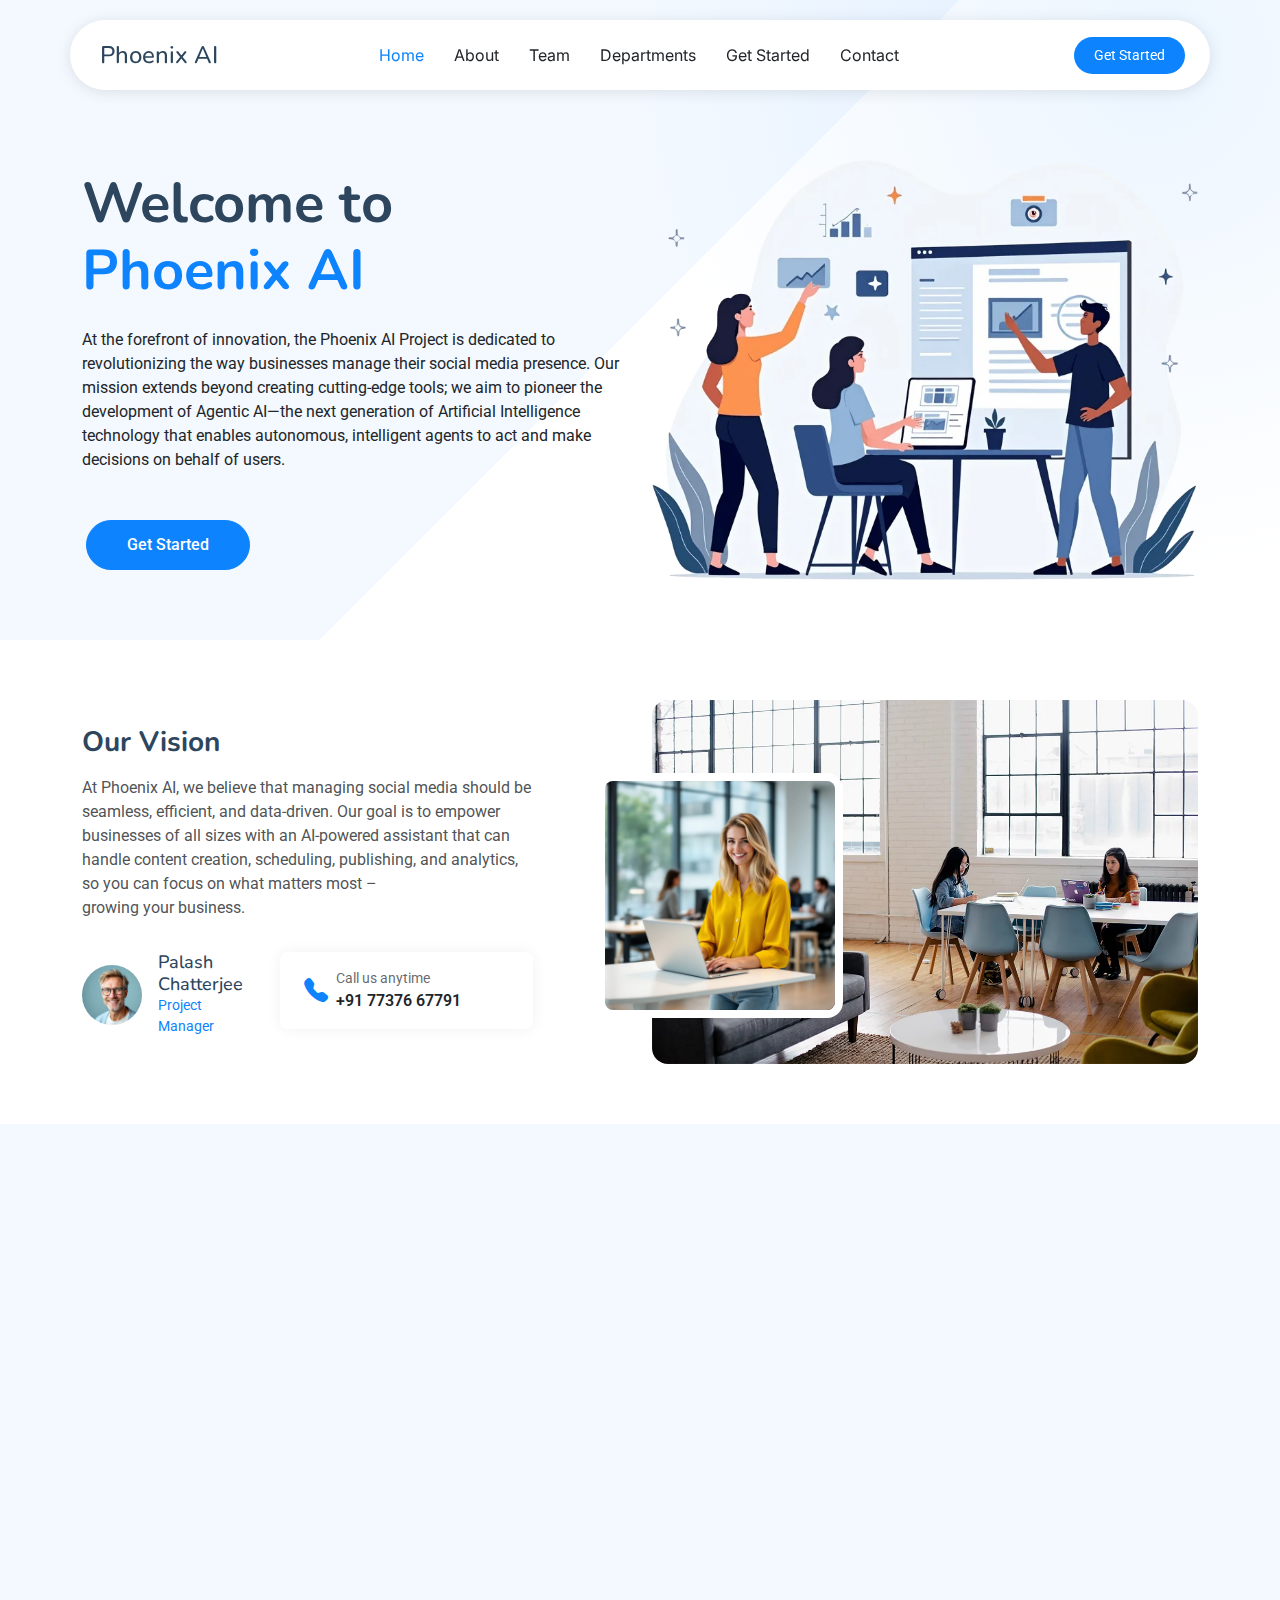
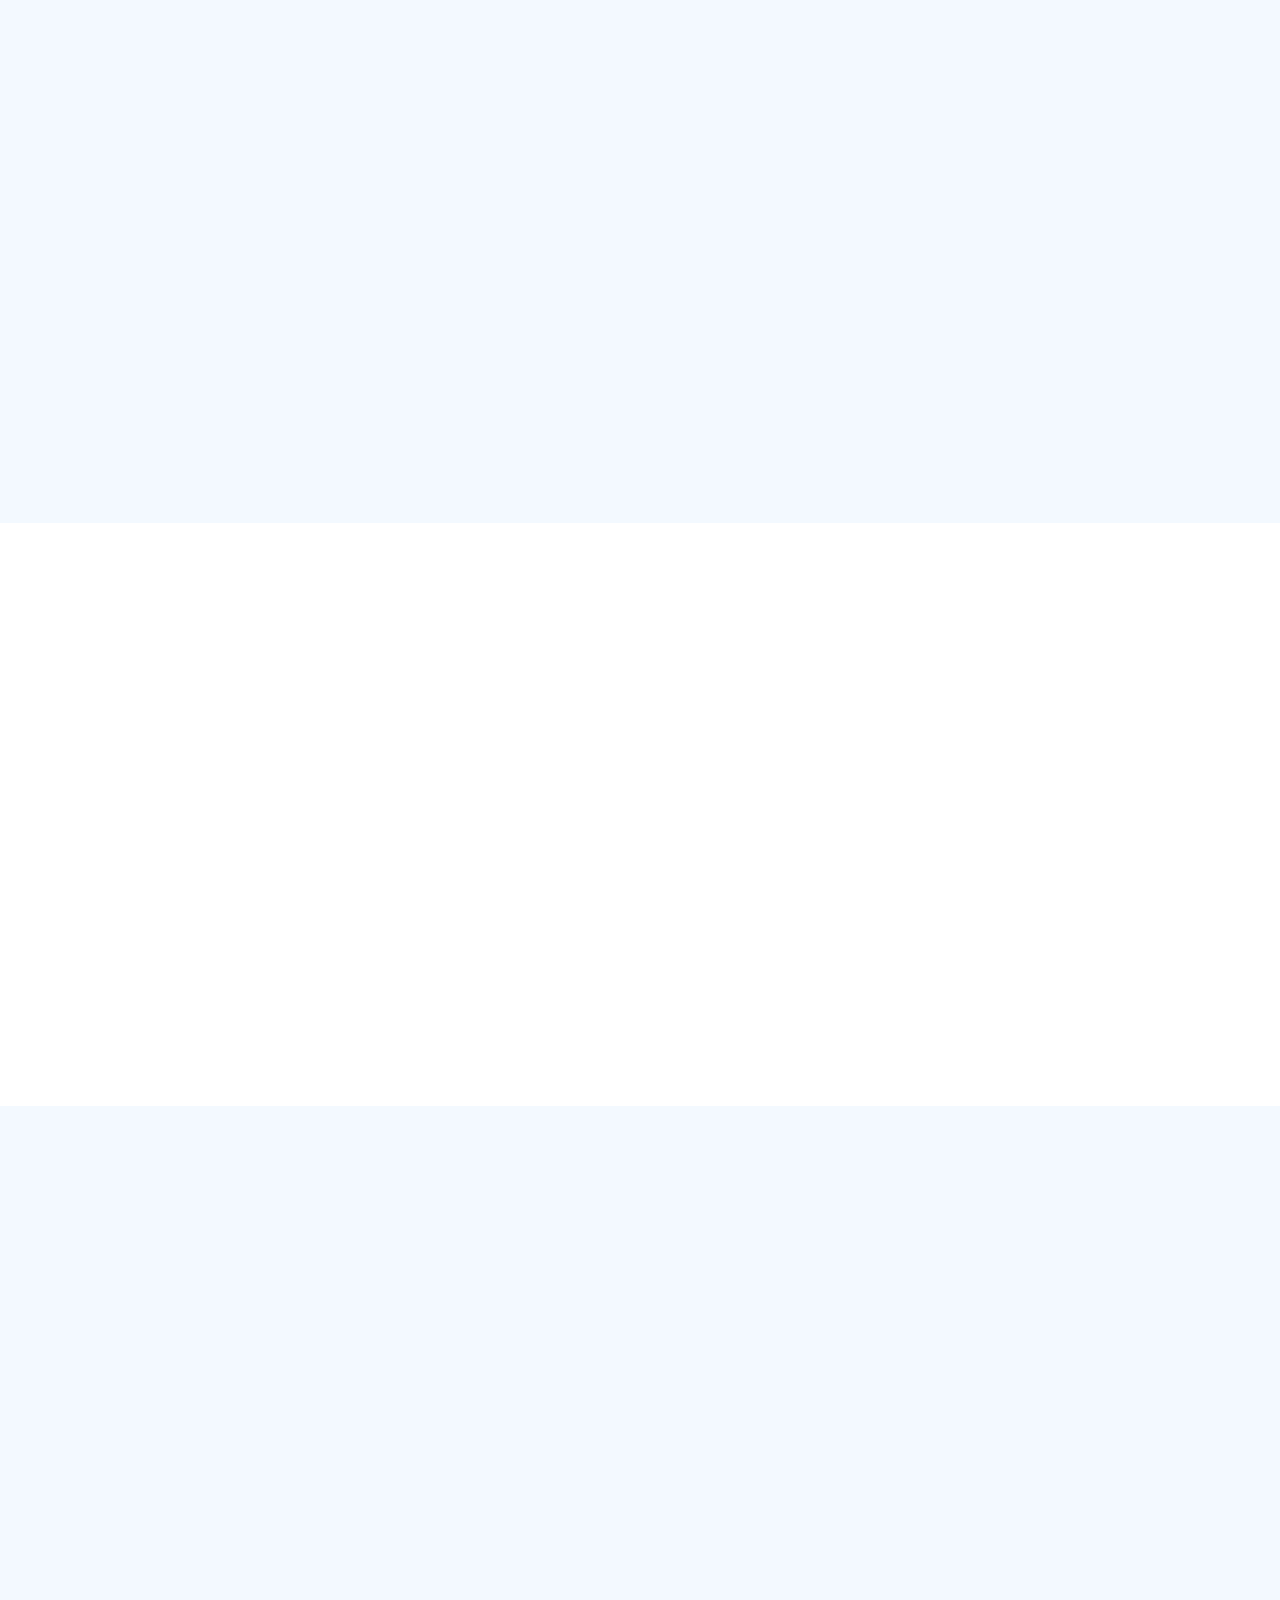
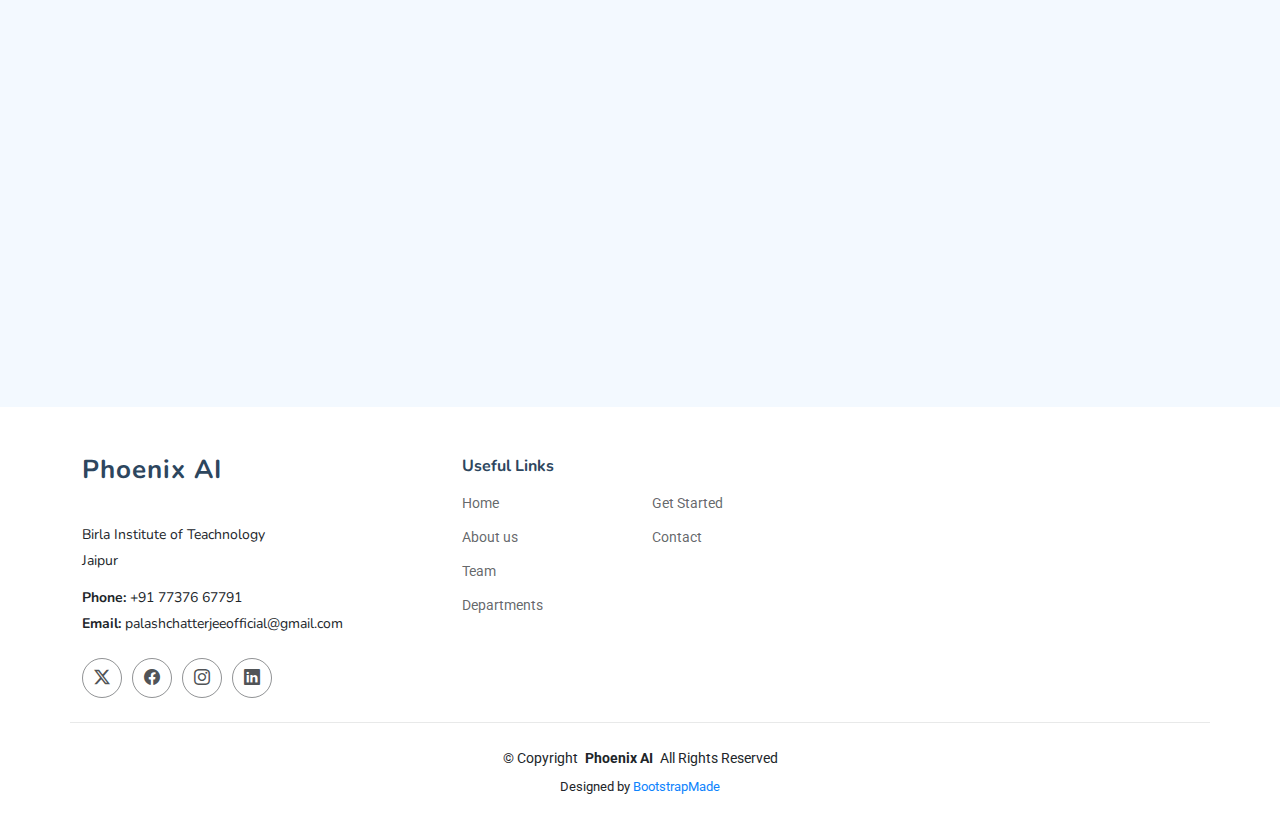
==== index.html @ 1f1c2246 "v 0.0.1" ====
<!DOCTYPE html>
<html lang="en">

<head>
  <meta charset="utf-8">
  <meta content="width=device-width, initial-scale=1.0" name="viewport">
  <title>Phoenix AI</title>
  <meta name="description" content="">
  <meta name="keywords" content="">

  <!-- Favicons -->
  <link href="assets/img/favicon.png" rel="icon">
  <link href="assets/img/apple-touch-icon.png" rel="apple-touch-icon">

  <!-- Fonts -->
  <link href="https://fonts.googleapis.com" rel="preconnect">
  <link href="https://fonts.gstatic.com" rel="preconnect" crossorigin>
  <link
    href="https://fonts.googleapis.com/css2?family=Roboto:ital,wght@0,100;0,300;0,400;0,500;0,700;0,900;1,100;1,300;1,400;1,500;1,700;1,900&family=Inter:wght@100;200;300;400;500;600;700;800;900&family=Nunito:ital,wght@0,200;0,300;0,400;0,500;0,600;0,700;0,800;0,900;1,200;1,300;1,400;1,500;1,600;1,700;1,800;1,900&display=swap"
    rel="stylesheet">

  <!-- Vendor CSS Files -->
  <link href="assets/vendor/bootstrap/css/bootstrap.min.css" rel="stylesheet">
  <link href="assets/vendor/bootstrap-icons/bootstrap-icons.css" rel="stylesheet">
  <link href="assets/vendor/aos/aos.css" rel="stylesheet">
  <link href="assets/vendor/glightbox/css/glightbox.min.css" rel="stylesheet">
  <link href="assets/vendor/swiper/swiper-bundle.min.css" rel="stylesheet">

  <!-- Main CSS File -->
  <link href="assets/css/main.css" rel="stylesheet">

  <!-- =======================================================
  * Template Name: iLanding
  * Template URL: https://bootstrapmade.com/ilanding-bootstrap-landing-page-template/
  * Updated: Nov 12 2024 with Bootstrap v5.3.3
  * Author: BootstrapMade.com
  * License: https://bootstrapmade.com/license/
  ======================================================== -->
</head>

<body class="index-page">

  <header id="header" class="header d-flex align-items-center fixed-top">
    <div
      class="header-container container-fluid container-xl position-relative d-flex align-items-center justify-content-between">

      <a href="index.html" class="logo d-flex align-items-center me-auto me-xl-0">
        <!-- Uncomment the line below if you also wish to use an image logo -->
        <!-- <img src="assets/img/logo.png" alt=""> -->
        <h1 class="sitename">Phoenix AI</h1>
      </a>

      <nav id="navmenu" class="navmenu">
        <ul>
          <li><a href="#hero" class="active">Home</a></li>
          <li><a href="#about">About</a></li>
          <li><a href="#team">Team</a></li>
          <li><a href="#departments">Departments</a></li>
          <li><a href="#join-us">Get Started</a></li>
          <!-- <li><a href="#pricing">Pricing</a></li>
          <li class="dropdown"><a href="#"><span>Dropdown</span> <i class="bi bi-chevron-down toggle-dropdown"></i></a>
            <ul>
              <li><a href="#">Dropdown 1</a></li>
              <li class="dropdown"><a href="#"><span>Deep Dropdown</span> <i class="bi bi-chevron-down toggle-dropdown"></i></a>
                <ul>
                  <li><a href="#">Deep Dropdown 1</a></li>
                  <li><a href="#">Deep Dropdown 2</a></li>
                  <li><a href="#">Deep Dropdown 3</a></li>
                  <li><a href="#">Deep Dropdown 4</a></li>
                  <li><a href="#">Deep Dropdown 5</a></li>
                </ul>
              </li>
              <li><a href="#">Dropdown 2</a></li>
              <li><a href="#">Dropdown 3</a></li>
              <li><a href="#">Dropdown 4</a></li>
            </ul>
          </li> -->
          <li><a href="#contact">Contact</a></li>
        </ul>
        <i class="mobile-nav-toggle d-xl-none bi bi-list"></i>
      </nav>

      <a class="btn-getstarted" href="#join-us">Get Started</a>

    </div>
  </header>

  <main class="main">

    <!-- Hero Section -->
    <section id="hero" class="hero section">

      <div class="container" data-aos="fade-up" data-aos-delay="100">

        <div class="row align-items-center">
          <div class="col-lg-6">
            <div class="hero-content" data-aos="fade-up" data-aos-delay="200">
              <!-- <div class="company-badge mb-4">
                <i class="bi bi-gear-fill me-2"></i>
                Working for your success
              </div> -->

              <h1 class="mb-4">
                Welcome to <br>
                <span class="accent-text">Phoenix AI</span>
              </h1>

              <p class="mb-4 mb-md-5">
                At the forefront of innovation, the Phoenix AI Project is dedicated to revolutionizing the way
                businesses manage their social media presence. Our mission extends beyond creating cutting-edge tools;
                we aim to pioneer the development of Agentic AI—the next generation of Artificial Intelligence
                technology that enables autonomous, intelligent agents to act and make decisions on behalf of users.
              </p>

              <div class="hero-buttons">
                <a href="#join-us" class="btn btn-primary me-0 me-sm-2 mx-1">Get Started</a>
                <!-- <a href="https://www.youtube.com/watch?v=Y7f98aduVJ8" class="btn btn-link mt-2 mt-sm-0 glightbox">
                  <i class="bi bi-play-circle me-1"></i>
                  Play Video
                </a> -->
              </div>
            </div>
          </div>

          <div class="col-lg-6">
            <div class="hero-image" data-aos="zoom-out" data-aos-delay="300">
              <img src="assets/img/illustration-1.webp" alt="Hero Image" class="img-fluid">

              <!-- <div class="customers-badge">
                <div class="customer-avatars">
                  <img src="assets/img/avatar-1.webp" alt="Customer 1" class="avatar">
                  <img src="assets/img/avatar-2.webp" alt="Customer 2" class="avatar">
                  <img src="assets/img/avatar-3.webp" alt="Customer 3" class="avatar">
                  <img src="assets/img/avatar-4.webp" alt="Customer 4" class="avatar">
                  <img src="assets/img/avatar-5.webp" alt="Customer 5" class="avatar">
                  <span class="avatar more">12+</span>
                </div>
                <p class="mb-0 mt-2">12,000+ lorem ipsum dolor sit amet consectetur adipiscing elit</p>
              </div> -->
            </div>
          </div>
        </div>

        <!-- <div class="row stats-row gy-4 mt-5" data-aos="fade-up" data-aos-delay="500">
          <div class="col-lg-3 col-md-6">
            <div class="stat-item">
              <div class="stat-icon">
                <i class="bi bi-trophy"></i>
              </div>
              <div class="stat-content">
                <h4>3x Won Awards</h4>
                <p class="mb-0">Vestibulum ante ipsum</p>
              </div>
            </div>
          </div>
          <div class="col-lg-3 col-md-6">
            <div class="stat-item">
              <div class="stat-icon">
                <i class="bi bi-briefcase"></i>
              </div>
              <div class="stat-content">
                <h4>6.5k Faucibus</h4>
                <p class="mb-0">Nullam quis ante</p>
              </div>
            </div>
          </div>
          <div class="col-lg-3 col-md-6">
            <div class="stat-item">
              <div class="stat-icon">
                <i class="bi bi-graph-up"></i>
              </div>
              <div class="stat-content">
                <h4>80k Mauris</h4>
                <p class="mb-0">Etiam sit amet orci</p>
              </div>
            </div>
          </div>
          <div class="col-lg-3 col-md-6">
            <div class="stat-item">
              <div class="stat-icon">
                <i class="bi bi-award"></i>
              </div>
              <div class="stat-content">
                <h4>6x Phasellus</h4>
                <p class="mb-0">Vestibulum ante ipsum</p>
              </div>
            </div>
          </div>
        </div> -->

      </div>

    </section><!-- /Hero Section -->

    <!-- Clients Section -->

    <!-- <section id="clients" class="clients section">

      <div class="container" data-aos="fade-up" data-aos-delay="100">

    <div class="swiper init-swiper">
      <script type="application/json" class="swiper-config">
            {
              "loop": true,
              "speed": 600,
              "autoplay": {
                "delay": 5000
              },
              "slidesPerView": "auto",
              "pagination": {
                "el": ".swiper-pagination",
                "type": "bullets",
                "clickable": true
              },
              "breakpoints": {
                "320": {
                  "slidesPerView": 2,
                  "spaceBetween": 40
                },
                "480": {
                  "slidesPerView": 3,
                  "spaceBetween": 60
                },
                "640": {
                  "slidesPerView": 4,
                  "spaceBetween": 80
                },
                "992": {
                  "slidesPerView": 6,
                  "spaceBetween": 120
                }
              }
            }
          </script>
      <div class="swiper-wrapper align-items-center">
        <div class="swiper-slide"><img src="assets/img/clients/client-1.png" class="img-fluid" alt=""></div>
        <div class="swiper-slide"><img src="assets/img/clients/client-2.png" class="img-fluid" alt=""></div>
        <div class="swiper-slide"><img src="assets/img/clients/client-3.png" class="img-fluid" alt=""></div>
        <div class="swiper-slide"><img src="assets/img/clients/client-4.png" class="img-fluid" alt=""></div>
        <div class="swiper-slide"><img src="assets/img/clients/client-5.png" class="img-fluid" alt=""></div>
        <div class="swiper-slide"><img src="assets/img/clients/client-6.png" class="img-fluid" alt=""></div>
        <div class="swiper-slide"><img src="assets/img/clients/client-7.png" class="img-fluid" alt=""></div>
        <div class="swiper-slide"><img src="assets/img/clients/client-8.png" class="img-fluid" alt=""></div>
      </div>
      <div class="swiper-pagination"></div>
    </div>

    </div>

    </section> -->
    <!-- /Clients Section -->

    <!-- About Section -->
    <section id="about" class="about section">

      <div class="container" data-aos="fade-up" data-aos-delay="100">

        <div class="row gy-4 align-items-center justify-content-between">

          <div class="col-xl-5" data-aos="fade-up" data-aos-delay="200">
            <!-- <span class="about-meta">lorem ipsum</span> -->

            <h2 class="about-title">Our Vision</h2>
            <p class="about-description">At Phoenix AI, we believe that managing social media should be seamless,
              efficient, and data-driven. Our goal is to empower businesses of all sizes with an AI-powered assistant
              that can handle content creation, scheduling, publishing, and analytics, so you can focus on what matters
              most – growing your business.</p>

            <!-- <div class="row feature-list-wrapper">
              <div class="col-md-6">
                <ul class="feature-list">
                  <li><i class="bi bi-check-circle-fill"></i> Lorem ipsum dolor sit amet</li>
                  <li><i class="bi bi-check-circle-fill"></i> Consectetur adipiscing elit</li>
                  <li><i class="bi bi-check-circle-fill"></i> Sed do eiusmod tempor</li>
                </ul>
              </div>
              <div class="col-md-6">
                <ul class="feature-list">
                  <li><i class="bi bi-check-circle-fill"></i> Incididunt ut labore et</li>
                  <li><i class="bi bi-check-circle-fill"></i> Dolore magna aliqua</li>
                  <li><i class="bi bi-check-circle-fill"></i> Ut enim ad minim veniam</li>
                </ul>
              </div>
            </div> -->

            <div class="info-wrapper">
              <div class="row gy-4">
                <div class="col-lg-5">
                  <div class="profile d-flex align-items-center gap-3">
                    <img src="assets/img/avatar-1.webp" alt="Project Manager Profile" class="profile-image">
                    <div>
                      <h4 class="profile-name">Palash Chatterjee </h4>
                      <p class="profile-position">Project Manager</p>
                    </div>
                  </div>
                </div>
                <div class="col-lg-7">
                  <div class="contact-info d-flex align-items-center gap-2">
                    <i class="bi bi-telephone-fill"></i>
                    <div>
                      <p class="contact-label">Call us anytime</p>
                      <p class="contact-number">+91 77376 67791</p>
                    </div>
                  </div>
                </div>
              </div>
            </div>
          </div>

          <div class="col-xl-6" data-aos="fade-up" data-aos-delay="300">
            <div class="image-wrapper">
              <div class="images position-relative" data-aos="zoom-out" data-aos-delay="400">
                <img src="assets/img/about-5.webp" alt="Business Meeting" class="img-fluid main-image rounded-4">
                <img src="assets/img/about-2.webp" alt="Team Discussion" class="img-fluid small-image rounded-4">
              </div>
              <!-- <div class="experience-badge floating">
                <h3>15+ <span>Years</span></h3>
                <p>Of experience in business service</p>
              </div> -->
            </div>
          </div>
        </div>

      </div>

    </section><!-- /About Section -->



    <!-- Team Section -->
    <section id="team" class="team section light-background">

      <!-- Section Title -->
      <div class="container section-title" data-aos="fade-up">
        <h2>TEAM</h2>
        <p>Get to know the team behind Phoenix AI</p>
      </div>
      <!-- End Section Title -->

      <div class="container">

        <div class="row g-5">

          <div class="col-lg-6" data-aos="fade-up" data-aos-delay="100">
            <div class="testimonial-item">
              <img src="assets/img/team/team-1.jpg" class="testimonial-img" alt="">
              <h3>Palash Chatterjee</h3>
              <h4>Project Manager</h4>
              <!-- <div class="stars">
                <i class="bi bi-star-fill"></i><i class="bi bi-star-fill"></i><i class="bi bi-star-fill"></i><i class="bi bi-star-fill"></i><i class="bi bi-star-fill"></i>
              </div> -->
              <p>
                <i class="bi bi-quote quote-icon-left"></i>
                <span>Proin iaculis purus consequat sem cure digni ssim donec porttitora entum suscipit rhoncus.
                  Accusantium quam, ultricies eget id, aliquam eget nibh et. Maecen aliquam, risus at semper.</span>
                <i class="bi bi-quote quote-icon-right"></i>
              </p>
            </div>
          </div><!-- Palash Chatterjee  -->

          <!--
          <div class="col-lg-6" data-aos="fade-up" data-aos-delay="200">
            <div class="testimonial-item">
              <img src="assets/img/team/team-2.jpg" class="testimonial-img" alt="">
              <h3>Sara Wilsson</h3>
              <h4>Designer</h4>
              <div class="stars">
                <i class="bi bi-star-fill"></i><i class="bi bi-star-fill"></i><i class="bi bi-star-fill"></i><i class="bi bi-star-fill"></i><i class="bi bi-star-fill"></i>
              </div>
              <p>
                <i class="bi bi-quote quote-icon-left"></i>
                <span>Export tempor illum tamen malis malis eram quae irure esse labore quem cillum quid cillum eram malis quorum velit fore eram velit sunt aliqua noster fugiat irure amet legam anim culpa.</span>
                <i class="bi bi-quote quote-icon-right"></i>
              </p>
            </div>
          </div> End team item -->

        </div>

      </div>

    </section><!-- /team Section -->


    <!-- Stats Section
    <section id="stats" class="stats section">

      <div class="container" data-aos="fade-up" data-aos-delay="100">

        <div class="row gy-4">

          <div class="col-lg-3 col-md-6">
            <div class="stats-item text-center w-100 h-100">
              <span data-purecounter-start="0" data-purecounter-end="232" data-purecounter-duration="1" class="purecounter"></span>
              <p>Clients</p>
            </div>
          </div>

          <div class="col-lg-3 col-md-6">
            <div class="stats-item text-center w-100 h-100">
              <span data-purecounter-start="0" data-purecounter-end="521" data-purecounter-duration="1" class="purecounter"></span>
              <p>Projects</p>
            </div>
          </div>

          <div class="col-lg-3 col-md-6">
            <div class="stats-item text-center w-100 h-100">
              <span data-purecounter-start="0" data-purecounter-end="1453" data-purecounter-duration="1" class="purecounter"></span>
              <p>Hours Of Support</p>
            </div>
          </div>

          <div class="col-lg-3 col-md-6">
            <div class="stats-item text-center w-100 h-100">
              <span data-purecounter-start="0" data-purecounter-end="32" data-purecounter-duration="1" class="purecounter"></span>
              <p>Workers</p>
            </div>
          </div>

        </div>

      </div>

    </section> End Stats Section -->

    <!-- Features Section 
    <section id="features" class="features section">

         Section Title 
        <div class="container section-title" data-aos="fade-up">
          <h2>Features</h2>
          <p>Necessitatibus eius consequatur ex aliquid fuga eum quidem sint consectetur velit</p>
        </div><!-- End Section Title 
  
        <div class="container">
  
          <div class="d-flex justify-content-center">
  
            <ul class="nav nav-tabs" data-aos="fade-up" data-aos-delay="100">
  
              <li class="nav-item">
                <a class="nav-link active show" data-bs-toggle="tab" data-bs-target="#features-tab-1">
                  <h4>Modisit</h4>
                </a>
              </li>
  
              <li class="nav-item">
                <a class="nav-link" data-bs-toggle="tab" data-bs-target="#features-tab-2">
                  <h4>Praesenti</h4>
                </a>
  
              </li>
              <li class="nav-item">
                <a class="nav-link" data-bs-toggle="tab" data-bs-target="#features-tab-3">
                  <h4>Explica</h4>
                </a>
              </li>
  
            </ul>
  
          </div>
  
          <div class="tab-content" data-aos="fade-up" data-aos-delay="200">
  
            <div class="tab-pane fade active show" id="features-tab-1">
              <div class="row">
                <div class="col-lg-6 order-2 order-lg-1 mt-3 mt-lg-0 d-flex flex-column justify-content-center">
                  <h3>Voluptatem dignissimos provident</h3>
                  <p class="fst-italic">
                    Lorem ipsum dolor sit amet, consectetur adipiscing elit, sed do eiusmod tempor incididunt ut labore et dolore
                    magna aliqua.
                  </p>
                  <ul>
                    <li><i class="bi bi-check2-all"></i> <span>Ullamco laboris nisi ut aliquip ex ea commodo consequat.</span></li>
                    <li><i class="bi bi-check2-all"></i> <span>Duis aute irure dolor in reprehenderit in voluptate velit.</span></li>
                    <li><i class="bi bi-check2-all"></i> <span>Ullamco laboris nisi ut aliquip ex ea commodo consequat. Duis aute irure dolor in reprehenderit in voluptate trideta storacalaperda mastiro dolore eu fugiat nulla pariatur.</span></li>
                  </ul>
                </div>
                <div class="col-lg-6 order-1 order-lg-2 text-center">
                  <img src="assets/img/features-illustration-1.webp" alt="" class="img-fluid">
                </div>
              </div>
            </div>
  
            <div class="tab-pane fade" id="features-tab-2">
              <div class="row">
                <div class="col-lg-6 order-2 order-lg-1 mt-3 mt-lg-0 d-flex flex-column justify-content-center">
                  <h3>Neque exercitationem debitis</h3>
                  <p class="fst-italic">
                    Lorem ipsum dolor sit amet, consectetur adipiscing elit, sed do eiusmod tempor incididunt ut labore et dolore
                    magna aliqua.
                  </p>
                  <ul>
                    <li><i class="bi bi-check2-all"></i> <span>Ullamco laboris nisi ut aliquip ex ea commodo consequat.</span></li>
                    <li><i class="bi bi-check2-all"></i> <span>Duis aute irure dolor in reprehenderit in voluptate velit.</span></li>
                    <li><i class="bi bi-check2-all"></i> <span>Provident mollitia neque rerum asperiores dolores quos qui a. Ipsum neque dolor voluptate nisi sed.</span></li>
                    <li><i class="bi bi-check2-all"></i> <span>Ullamco laboris nisi ut aliquip ex ea commodo consequat. Duis aute irure dolor in reprehenderit in voluptate trideta storacalaperda mastiro dolore eu fugiat nulla pariatur.</span></li>
                  </ul>
                </div>
                <div class="col-lg-6 order-1 order-lg-2 text-center">
                  <img src="assets/img/features-illustration-2.webp" alt="" class="img-fluid">
                </div>
              </div>
            </div>
  
            <div class="tab-pane fade" id="features-tab-3">
              <div class="row">
                <div class="col-lg-6 order-2 order-lg-1 mt-3 mt-lg-0 d-flex flex-column justify-content-center">
                  <h3>Voluptatibus commodi accusamu</h3>
                  <ul>
                    <li><i class="bi bi-check2-all"></i> <span>Ullamco laboris nisi ut aliquip ex ea commodo consequat.</span></li>
                    <li><i class="bi bi-check2-all"></i> <span>Duis aute irure dolor in reprehenderit in voluptate velit.</span></li>
                    <li><i class="bi bi-check2-all"></i> <span>Provident mollitia neque rerum asperiores dolores quos qui a. Ipsum neque dolor voluptate nisi sed.</span></li>
                  </ul>
                  <p class="fst-italic">
                    Lorem ipsum dolor sit amet, consectetur adipiscing elit, sed do eiusmod tempor incididunt ut labore et dolore
                    magna aliqua.
                  </p>
                </div>
                <div class="col-lg-6 order-1 order-lg-2 text-center">
                  <img src="assets/img/features-illustration-3.webp" alt="" class="img-fluid">
                </div>
              </div>
            </div>
  
          </div>
  
        </div>
  
      </section> End Features Section 
  
      Start Features Cards Section
      <section id="features-cards" class="features-cards section">
  
        <div class="container">
  
          <div class="row gy-4">
  
            <div class="col-xl-3 col-md-6" data-aos="zoom-in" data-aos-delay="100">
              <div class="feature-box orange">
                <i class="bi bi-award"></i>
                <h4>Corporis voluptates</h4>
                <p>Consequuntur sunt aut quasi enim aliquam quae harum pariatur laboris nisi ut aliquip</p>
              </div>
            </div>
  
            <div class="col-xl-3 col-md-6" data-aos="zoom-in" data-aos-delay="200">
              <div class="feature-box blue">
                <i class="bi bi-patch-check"></i>
                <h4>Explicabo consectetur</h4>
                <p>Est autem dicta beatae suscipit. Sint veritatis et sit quasi ab aut inventore</p>
              </div>
            </div>
  
            <div class="col-xl-3 col-md-6" data-aos="zoom-in" data-aos-delay="300">
              <div class="feature-box green">
                <i class="bi bi-sunrise"></i>
                <h4>Ullamco laboris</h4>
                <p>Excepteur sint occaecat cupidatat non proident, sunt in culpa qui officia deserunt</p>
              </div>
            </div>
  
            <div class="col-xl-3 col-md-6" data-aos="zoom-in" data-aos-delay="400">
              <div class="feature-box red">
                <i class="bi bi-shield-check"></i>
                <h4>Labore consequatur</h4>
                <p>Aut suscipit aut cum nemo deleniti aut omnis. Doloribus ut maiores omnis facere</p>
              </div>
            </div>
  
          </div>
  
        </div>
  
      </section> End Features Cards Section
  
      Features 2 Section
      <section id="features-2" class="features-2 section">
  
        <div class="container" data-aos="fade-up" data-aos-delay="100">
  
          <div class="row align-items-center">
  
            <div class="col-lg-4">
  
              <div class="feature-item text-end mb-5" data-aos="fade-right" data-aos-delay="200">
                <div class="d-flex align-items-center justify-content-end gap-4">
                  <div class="feature-content">
                    <h3>Use On Any Device</h3>
                    <p>Vestibulum ante ipsum primis in faucibus orci luctus et ultrices posuere cubilia Curae; In ac dui quis mi consectetuer lacinia.</p>
                  </div>
                  <div class="feature-icon flex-shrink-0">
                    <i class="bi bi-display"></i>
                  </div>
                </div>
              </div>
  
              <div class="feature-item text-end mb-5" data-aos="fade-right" data-aos-delay="300">
                <div class="d-flex align-items-center justify-content-end gap-4">
                  <div class="feature-content">
                    <h3>Feather Icons</h3>
                    <p>Phasellus ullamcorper ipsum rutrum nunc nunc nonummy metus vestibulum volutpat sapien arcu sed augue aliquam erat volutpat.</p>
                  </div>
                  <div class="feature-icon flex-shrink-0">
                    <i class="bi bi-feather"></i>
                  </div>
                </div>
              </div>
  
              <div class="feature-item text-end" data-aos="fade-right" data-aos-delay="400">
                <div class="d-flex align-items-center justify-content-end gap-4">
                  <div class="feature-content">
                    <h3>Retina Ready</h3>
                    <p>Aenean tellus metus bibendum sed posuere ac mattis non nunc vestibulum fringilla purus sit amet fermentum aenean commodo.</p>
                  </div>
                  <div class="feature-icon flex-shrink-0">
                    <i class="bi bi-eye"></i>
                  </div>
                </div>
              </div>
  
            </div>
  
            <div class="col-lg-4" data-aos="zoom-in" data-aos-delay="200">
              <div class="phone-mockup text-center">
                <img src="assets/img/phone-app-screen.webp" alt="Phone Mockup" class="img-fluid">
              </div>
            </div> End Phone Mockup
  
            <div class="col-lg-4">
  
              <div class="feature-item mb-5" data-aos="fade-left" data-aos-delay="200">
                <div class="d-flex align-items-center gap-4">
                  <div class="feature-icon flex-shrink-0">
                    <i class="bi bi-code-square"></i>
                  </div>
                  <div class="feature-content">
                    <h3>W3c Valid Code</h3>
                    <p>Donec vitae sapien ut libero venenatis faucibus nullam quis ante etiam sit amet orci eget eros faucibus tincidunt.</p>
                  </div>
                </div>
              </div>
  
              <div class="feature-item mb-5" data-aos="fade-left" data-aos-delay="300">
                <div class="d-flex align-items-center gap-4">
                  <div class="feature-icon flex-shrink-0">
                    <i class="bi bi-phone"></i>
                  </div>
                  <div class="feature-content">
                    <h3>Fully Responsive</h3>
                    <p>Maecenas tempus tellus eget condimentum rhoncus sem quam semper libero sit amet adipiscing sem neque sed ipsum.</p>
                  </div>
                </div>
              </div>
  
              <div class="feature-item" data-aos="fade-left" data-aos-delay="400">
                <div class="d-flex align-items-center gap-4">
                  <div class="feature-icon flex-shrink-0">
                    <i class="bi bi-browser-chrome"></i>
                  </div>
                  <div class="feature-content">
                    <h3>Browser Compatibility</h3>
                    <p>Nullam dictum felis eu pede mollis pretium integer tincidunt cras dapibus vivamus elementum semper nisi aenean vulputate.</p>
                  </div>
                </div>
              </div>
  
            </div>
          </div>
  
        </div>
  
      </section><!-- /Features 2 Section -->

    <!-- Departments Section -->
    <section id="departments" class="departments section light-background">

      <!-- Section Title  -->
      <div class="container section-title" data-aos="fade-up">
        <h2>Our Departments</h2>
        <p>Meet the pillars of Phoenix AI – Dive into Our Departments.</p>
      </div>

      <div class="container" data-aos="fade-up" data-aos-delay="100">

        <div class="row g-4">

          <div class="col-lg-6" data-aos="fade-up" data-aos-delay="100">
            <div class="service-card d-flex">
              <div class="icon flex-shrink-0">
                <i class="bi bi-activity"></i>
              </div>
              <div>
                <h3>Development</h3>
                <p>Our dedicated team of experts is focused on refining the AI agent to provide a highly intuitive and
                  robust solution. We are constantly evolving the AI's capabilities to ensure it meets the dynamic needs
                  of businesses.</p>
                <!-- <a href="service-details.html" class="read-more">Read More <i class="bi bi-arrow-right"></i></a> -->
              </div>
            </div>
          </div>

          <div class="col-lg-6" data-aos="fade-up" data-aos-delay="200">
            <div class="service-card d-flex">
              <div class="icon flex-shrink-0">
                <i class="bi bi-diagram-3"></i>
              </div>
              <div>
                <h3>Operations</h3>
                <p>The Operations team is tasked with onboarding users and gathering valuable feedback. We are actively
                  acquiring users to test our AI agent, ensuring it performs flawlessly in real-world scenarios.</p>
                <!-- <a href="service-details.html" class="read-more">Read More <i class="bi bi-arrow-right"></i></a> -->
              </div>
            </div>
          </div>

        </div>

      </div>

    </section><!-- End departments Section -->

    <!-- Get Started Section -->
    <section id="join-us" class="join-us section">

      <div class="container" data-aos="fade-up" data-aos-delay="100">

        <div class="row content justify-content-center align-items-center position-relative">
          <div class="col-lg-8 mx-auto text-center">
            <h2 class="display-4 mb-4">Get Started on Our Journey</h2>
            <p class="mb-4">Phoenix AI is in the process of onboarding users to test our AI Social Media Manager Agent.
              Due to overwhelming demand, we have selected a few users to experience the agent firsthand. However, we
              are expanding rapidly and have placed additional users in an early access queue. As soon as more spots
              become available, we will grant access to those in line.
              <br><br>
              We are excited about the future of Phoenix AI and look forward to bringing more users on board as we grow
              and improve our product.
            </p>
            <a href="#contact" class="btn btn-cta">Join</a>
          </div>

          <!-- Abstract Background Elements -->
          <div class="shape shape-1">
            <svg viewBox="0 0 200 200" xmlns="http://www.w3.org/2000/svg">
              <path
                d="M47.1,-57.1C59.9,-45.6,68.5,-28.9,71.4,-10.9C74.2,7.1,71.3,26.3,61.5,41.1C51.7,55.9,35,66.2,16.9,69.2C-1.3,72.2,-21,67.8,-36.9,57.9C-52.8,48,-64.9,32.6,-69.1,15.1C-73.3,-2.4,-69.5,-22,-59.4,-37.1C-49.3,-52.2,-32.8,-62.9,-15.7,-64.9C1.5,-67,34.3,-68.5,47.1,-57.1Z"
                transform="translate(100 100)"></path>
            </svg>
          </div>

          <div class="shape shape-2">
            <svg viewBox="0 0 200 200" xmlns="http://www.w3.org/2000/svg">
              <path
                d="M41.3,-49.1C54.4,-39.3,66.6,-27.2,71.1,-12.1C75.6,3,72.4,20.9,63.3,34.4C54.2,47.9,39.2,56.9,23.2,62.3C7.1,67.7,-10,69.4,-24.8,64.1C-39.7,58.8,-52.3,46.5,-60.1,31.5C-67.9,16.4,-70.9,-1.4,-66.3,-16.6C-61.8,-31.8,-49.7,-44.3,-36.3,-54C-22.9,-63.7,-8.2,-70.6,3.6,-75.1C15.4,-79.6,28.2,-58.9,41.3,-49.1Z"
                transform="translate(100 100)"></path>
            </svg>
          </div>

          <!-- Dot Pattern Groups -->
          <div class="dots dots-1">
            <svg viewBox="0 0 100 100" xmlns="http://www.w3.org/2000/svg">
              <pattern id="dot-pattern" x="0" y="0" width="20" height="20" patternUnits="userSpaceOnUse">
                <circle cx="2" cy="2" r="2" fill="currentColor"></circle>
              </pattern>
              <rect width="100" height="100" fill="url(#dot-pattern)"></rect>
            </svg>
          </div>

          <div class="dots dots-2">
            <svg viewBox="0 0 100 100" xmlns="http://www.w3.org/2000/svg">
              <pattern id="dot-pattern-2" x="0" y="0" width="20" height="20" patternUnits="userSpaceOnUse">
                <circle cx="2" cy="2" r="2" fill="currentColor"></circle>
              </pattern>
              <rect width="100" height="100" fill="url(#dot-pattern-2)"></rect>
            </svg>
          </div>

          <div class="shape shape-3">
            <svg viewBox="0 0 200 200" xmlns="http://www.w3.org/2000/svg">
              <path
                d="M43.3,-57.1C57.4,-46.5,71.1,-32.6,75.3,-16.2C79.5,0.2,74.2,19.1,65.1,35.3C56,51.5,43.1,65,27.4,71.7C11.7,78.4,-6.8,78.3,-23.9,72.4C-41,66.5,-56.7,54.8,-65.4,39.2C-74.1,23.6,-75.8,4,-71.7,-13.2C-67.6,-30.4,-57.7,-45.2,-44.3,-56.1C-30.9,-67,-15.5,-74,0.7,-74.9C16.8,-75.8,33.7,-70.7,43.3,-57.1Z"
                transform="translate(100 100)"></path>
            </svg>
          </div>
        </div>

      </div>

    </section><!-- /Call To Action Section -->

    <!-- Pricing Section
    <section id="pricing" class="pricing section light-background">

      
      <div class="container section-title" data-aos="fade-up">
        <h2>Pricing</h2>
        <p>Necessitatibus eius consequatur ex aliquid fuga eum quidem sint consectetur velit</p>
      </div>

      <div class="container" data-aos="fade-up" data-aos-delay="100">

        <div class="row g-4 justify-content-center">

           Basic Plan 
          <div class="col-lg-4" data-aos="fade-up" data-aos-delay="100">
            <div class="pricing-card">
              <h3>Basic Plan</h3>
              <div class="price">
                <span class="currency">$</span>
                <span class="amount">9.9</span>
                <span class="period">/ month</span>
              </div>
              <p class="description">Sed ut perspiciatis unde omnis iste natus error sit voluptatem accusantium doloremque laudantium totam.</p>

              <h4>Featured Included:</h4>
              <ul class="features-list">
                <li>
                  <i class="bi bi-check-circle-fill"></i>
                  Duis aute irure dolor
                </li>
                <li>
                  <i class="bi bi-check-circle-fill"></i>
                  Excepteur sint occaecat
                </li>
                <li>
                  <i class="bi bi-check-circle-fill"></i>
                  Nemo enim ipsam voluptatem
                </li>
              </ul>

              <a href="#" class="btn btn-primary">
                Buy Now
                <i class="bi bi-arrow-right"></i>
              </a>
            </div>
          </div>

           Standard Plan 
          <div class="col-lg-4" data-aos="fade-up" data-aos-delay="200">
            <div class="pricing-card popular">
              <div class="popular-badge">Most Popular</div>
              <h3>Standard Plan</h3>
              <div class="price">
                <span class="currency">$</span>
                <span class="amount">19.9</span>
                <span class="period">/ month</span>
              </div>
              <p class="description">At vero eos et accusamus et iusto odio dignissimos ducimus qui blanditiis praesentium voluptatum.</p>

              <h4>Featured Included:</h4>
              <ul class="features-list">
                <li>
                  <i class="bi bi-check-circle-fill"></i>
                  Lorem ipsum dolor sit amet
                </li>
                <li>
                  <i class="bi bi-check-circle-fill"></i>
                  Consectetur adipiscing elit
                </li>
                <li>
                  <i class="bi bi-check-circle-fill"></i>
                  Sed do eiusmod tempor
                </li>
                <li>
                  <i class="bi bi-check-circle-fill"></i>
                  Ut labore et dolore magna
                </li>
              </ul>

              <a href="#" class="btn btn-light">
                Buy Now
                <i class="bi bi-arrow-right"></i>
              </a>
            </div>
          </div>

           Premium Plan 
          <div class="col-lg-4" data-aos="fade-up" data-aos-delay="300">
            <div class="pricing-card">
              <h3>Premium Plan</h3>
              <div class="price">
                <span class="currency">$</span>
                <span class="amount">39.9</span>
                <span class="period">/ month</span>
              </div>
              <p class="description">Quis autem vel eum iure reprehenderit qui in ea voluptate velit esse quam nihil molestiae.</p>

              <h4>Featured Included:</h4>
              <ul class="features-list">
                <li>
                  <i class="bi bi-check-circle-fill"></i>
                  Temporibus autem quibusdam
                </li>
                <li>
                  <i class="bi bi-check-circle-fill"></i>
                  Saepe eveniet ut et voluptates
                </li>
                <li>
                  <i class="bi bi-check-circle-fill"></i>
                  Nam libero tempore soluta
                </li>
                <li>
                  <i class="bi bi-check-circle-fill"></i>
                  Cumque nihil impedit quo
                </li>
                <li>
                  <i class="bi bi-check-circle-fill"></i>
                  Maxime placeat facere possimus
                </li>
              </ul>

              <a href="#" class="btn btn-primary">
                Buy Now
                <i class="bi bi-arrow-right"></i>
              </a>
            </div>
          </div>

        </div>

      </div>

    </section> End Pricing Section -->

    <!-- Faq Section 
    <section class="faq-9 faq section light-background" id="faq">

      <div class="container">
        <div class="row">

          <div class="col-lg-5" data-aos="fade-up">
            <h2 class="faq-title">Have a question? Check out the FAQ</h2>
            <p class="faq-description">Maecenas tempus tellus eget condimentum rhoncus sem quam semper libero sit amet adipiscing sem neque sed ipsum.</p>
            <div class="faq-arrow d-none d-lg-block" data-aos="fade-up" data-aos-delay="200">
              <svg class="faq-arrow" width="200" height="211" viewBox="0 0 200 211" fill="none" xmlns="http://www.w3.org/2000/svg">
                <path d="M198.804 194.488C189.279 189.596 179.529 185.52 169.407 182.07L169.384 182.049C169.227 181.994 169.07 181.939 168.912 181.884C166.669 181.139 165.906 184.546 167.669 185.615C174.053 189.473 182.761 191.837 189.146 195.695C156.603 195.912 119.781 196.591 91.266 179.049C62.5221 161.368 48.1094 130.695 56.934 98.891C84.5539 98.7247 112.556 84.0176 129.508 62.667C136.396 53.9724 146.193 35.1448 129.773 30.2717C114.292 25.6624 93.7109 41.8875 83.1971 51.3147C70.1109 63.039 59.63 78.433 54.2039 95.0087C52.1221 94.9842 50.0776 94.8683 48.0703 94.6608C30.1803 92.8027 11.2197 83.6338 5.44902 65.1074C-1.88449 41.5699 14.4994 19.0183 27.9202 1.56641C28.6411 0.625793 27.2862 -0.561638 26.5419 0.358501C13.4588 16.4098 -0.221091 34.5242 0.896608 56.5659C1.8218 74.6941 14.221 87.9401 30.4121 94.2058C37.7076 97.0203 45.3454 98.5003 53.0334 98.8449C47.8679 117.532 49.2961 137.487 60.7729 155.283C87.7615 197.081 139.616 201.147 184.786 201.155L174.332 206.827C172.119 208.033 174.345 211.287 176.537 210.105C182.06 207.125 187.582 204.122 193.084 201.144C193.346 201.147 195.161 199.887 195.423 199.868C197.08 198.548 193.084 201.144 195.528 199.81C196.688 199.192 197.846 198.552 199.006 197.935C200.397 197.167 200.007 195.087 198.804 194.488ZM60.8213 88.0427C67.6894 72.648 78.8538 59.1566 92.1207 49.0388C98.8475 43.9065 106.334 39.2953 114.188 36.1439C117.295 34.8947 120.798 33.6609 124.168 33.635C134.365 33.5511 136.354 42.9911 132.638 51.031C120.47 77.4222 86.8639 93.9837 58.0983 94.9666C58.8971 92.6666 59.783 90.3603 60.8213 88.0427Z" fill="currentColor"></path>
              </svg>
            </div>
          </div>

          <div class="col-lg-7" data-aos="fade-up" data-aos-delay="300">
            <div class="faq-container">

              <div class="faq-item faq-active">
                <h3>Non consectetur a erat nam at lectus urna duis?</h3>
                <div class="faq-content">
                  <p>Feugiat pretium nibh ipsum consequat. Tempus iaculis urna id volutpat lacus laoreet non curabitur gravida. Venenatis lectus magna fringilla urna porttitor rhoncus dolor purus non.</p>
                </div>
                <i class="faq-toggle bi bi-chevron-right"></i>
              </div>

              <div class="faq-item">
                <h3>Feugiat scelerisque varius morbi enim nunc faucibus?</h3>
                <div class="faq-content">
                  <p>Dolor sit amet consectetur adipiscing elit pellentesque habitant morbi. Id interdum velit laoreet id donec ultrices. Fringilla phasellus faucibus scelerisque eleifend donec pretium. Est pellentesque elit ullamcorper dignissim. Mauris ultrices eros in cursus turpis massa tincidunt dui.</p>
                </div>
                <i class="faq-toggle bi bi-chevron-right"></i>
              </div>

              <div class="faq-item">
                <h3>Dolor sit amet consectetur adipiscing elit pellentesque?</h3>
                <div class="faq-content">
                  <p>Eleifend mi in nulla posuere sollicitudin aliquam ultrices sagittis orci. Faucibus pulvinar elementum integer enim. Sem nulla pharetra diam sit amet nisl suscipit. Rutrum tellus pellentesque eu tincidunt. Lectus urna duis convallis convallis tellus. Urna molestie at elementum eu facilisis sed odio morbi quis</p>
                </div>
                <i class="faq-toggle bi bi-chevron-right"></i>
              </div>

              <div class="faq-item">
                <h3>Ac odio tempor orci dapibus. Aliquam eleifend mi in nulla?</h3>
                <div class="faq-content">
                  <p>Dolor sit amet consectetur adipiscing elit pellentesque habitant morbi. Id interdum velit laoreet id donec ultrices. Fringilla phasellus faucibus scelerisque eleifend donec pretium. Est pellentesque elit ullamcorper dignissim. Mauris ultrices eros in cursus turpis massa tincidunt dui.</p>
                </div>
                <i class="faq-toggle bi bi-chevron-right"></i>
              </div>

              <div class="faq-item">
                <h3>Tempus quam pellentesque nec nam aliquam sem et tortor?</h3>
                <div class="faq-content">
                  <p>Molestie a iaculis at erat pellentesque adipiscing commodo. Dignissim suspendisse in est ante in. Nunc vel risus commodo viverra maecenas accumsan. Sit amet nisl suscipit adipiscing bibendum est. Purus gravida quis blandit turpis cursus in</p>
                </div>
                <i class="faq-toggle bi bi-chevron-right"></i>
              </div>

              <div class="faq-item">
                <h3>Perspiciatis quod quo quos nulla quo illum ullam?</h3>
                <div class="faq-content">
                  <p>Enim ea facilis quaerat voluptas quidem et dolorem. Quis et consequatur non sed in suscipit sequi. Distinctio ipsam dolore et.</p>
                </div>
                <i class="faq-toggle bi bi-chevron-right"></i>
              </div>

            </div>
          </div>

        </div>
      </div>
    </section> END Faq Section -->

    <!-- Call To Action 2 Section 
    <section id="join-us-2" class="join-us-2 section dark-background">

      <div class="container">
        <div class="row justify-content-center" data-aos="zoom-in" data-aos-delay="100">
          <div class="col-xl-10">
            <div class="text-center">
              <h3>Call To Action</h3>
              <p>Duis aute irure dolor in reprehenderit in voluptate velit esse cillum dolore eu fugiat nulla pariatur. Excepteur sint occaecat cupidatat non proident, sunt in culpa qui officia deserunt mollit anim id est laborum.</p>
              <a class="cta-btn" href="#">Call To Action</a>
            </div>
          </div>
        </div>
      </div>

    </section><!-- /Call To Action 2 Section -->

    <!-- Contact Section -->
    <section id="contact" class="contact section light-background">

      <!-- Section Title -->
      <div class="container section-title" data-aos="fade-up">
        <h2>Contact</h2>
        <p>Have questions or want to collaborate? Reach out to our team to learn more about the Phoenix AI Project.</p>
      </div><!-- End Section Title -->

      <div class="container" data-aos="fade-up" data-aos-delay="100">

        <div class="row g-4 g-lg-5">
          <div class="col-lg-5">
            <div class="info-box" data-aos="fade-up" data-aos-delay="200">
              <h3>Contact Info</h3>
              <!-- <p>Praesent sapien massa, convallis a pellentesque nec, egestas non nisi. Vestibulum ante ipsum primis.</p> -->

              <div class="info-item" data-aos="fade-up" data-aos-delay="300">
                <div class="icon-box">
                  <i class="bi bi-geo-alt"></i>
                </div>
                <div class="content">
                  <h4>Our Location</h4>
                  <p>Birla Institute of Teachnology</p>
                  <p>Jaipur</p>
                </div>
              </div>

              <div class="info-item" data-aos="fade-up" data-aos-delay="400">
                <div class="icon-box">
                  <i class="bi bi-telephone"></i>
                </div>
                <div class="content">
                  <h4>Phone Number</h4>
                  <p>+91 77376 67791</p>
                </div>
              </div>

              <div class="info-item" data-aos="fade-up" data-aos-delay="500">
                <div class="icon-box">
                  <i class="bi bi-envelope"></i>
                </div>
                <div class="content">
                  <h4>Email Address</h4>
                  <p>palashchatterjeeofficial@gmail.com</p>
                </div>
              </div>
            </div>
          </div>

          <div class="col-lg-7">
            <div class="contact-form" data-aos="fade-up" data-aos-delay="300">
              <h3>Get In Touch</h3>
              <p>Send us an email</p>

              <form id="emailForm" onsubmit="javascript:sendEmail()" class="php-email-form" data-aos="fade-up"
                data-aos-delay="200">
                <div class="row gy-4">
                  <div class="col-md-6">
                    <input type="text" id="name" class="form-control" placeholder="Your Name" required>
                  </div>
                  <div class="col-md-6">
                    <input type="email" id="email" class="form-control" placeholder="Your Email" required>
                  </div>
                  <div class="col-12">
                    <input type="text" id="subject" class="form-control" placeholder="Subject" required>
                  </div>
                  <div class="col-12">
                    <textarea id="message" class="form-control" rows="6" placeholder="Message" required></textarea>
                  </div>
                  <div class="col-12 text-center">
                    <button type="submit" class="btn">Get in touch</button>
                  </div>
                </div>
              </form>


            </div>
          </div>

        </div>

      </div>

    </section><!-- /Contact Section -->

  </main>

  <footer id="footer" class="footer">

    <div class="container footer-top">
      <div class="row gy-4">
        <div class="col-lg-4 col-md-6 footer-about">
          <a href="index.html" class="logo d-flex align-items-center">
            <span class="sitename">Phoenix AI</span>
          </a>
          <div class="footer-contact pt-3">
            <p>Birla Institute of Teachnology</p>
            <p>Jaipur</p>
            <p class="mt-3"><strong>Phone:</strong> <span>+91 77376 67791</span></p>
            <p><strong>Email:</strong> <span>palashchatterjeeofficial@gmail.com</span></p>
          </div>
          <div class="social-links d-flex mt-4">
            <a href=""><i class="bi bi-twitter-x"></i></a>
            <a href=""><i class="bi bi-facebook"></i></a>
            <a href=""><i class="bi bi-instagram"></i></a>
            <a href=""><i class="bi bi-linkedin"></i></a>
          </div>
        </div>

        <div class="col-lg-2 col-md-3 footer-links">
          <h4>Useful Links</h4>
          <ul>
            <li><a href="#home">Home</a></li>
            <li><a href="#about">About us</a></li>
            <li><a href="#team">Team</a></li>
            <li><a href="#departments">Departments</a></li>
          </ul>
        </div>

        <div class="col-lg-2 col-md-3 footer-links">
          <h4 style="visibility: hidden;">Our departments</h4>
          <ul>
            <li><a href="#join-us">Get Started</a></li>
            <li><a href="#contact">Contact</a></li>
          </ul>
        </div>

        <!-- departments
         <div class="col-lg-2 col-md-3 footer-links">
          <h4>Hic solutasetp</h4>
          <ul>
            <li><a href="#">Molestiae accusamus iure</a></li>
            <li><a href="#">Excepturi dignissimos</a></li>
            <li><a href="#">Suscipit distinctio</a></li>
            <li><a href="#">Dilecta</a></li>
            <li><a href="#">Sit quas consectetur</a></li>
          </ul>
        </div>

        <div class="col-lg-2 col-md-3 footer-links">
          <h4>Nobis illum</h4>
          <ul>
            <li><a href="#">Ipsam</a></li>
            <li><a href="#">Laudantium dolorum</a></li>
            <li><a href="#">Dinera</a></li>
            <li><a href="#">Trodelas</a></li>
            <li><a href="#">Flexo</a></li>
          </ul>
        </div>

      </div>
    </div> -->

        <div class="container copyright text-center mt-4">
          <p>© <span>Copyright</span> <strong class="px-1 sitename">Phoenix AI</strong> <span>All Rights Reserved</span>
          </p>
          <div class="credits">
            <!-- All the links in the footer should remain intact. -->
            <!-- You can delete the links only if you've purchased the pro version. -->
            <!-- Licensing information: https://bootstrapmade.com/license/ -->
            <!-- Purchase the pro version with working PHP/AJAX contact form: [buy-url] -->
            Designed by <a href="https://bootstrapmade.com/">BootstrapMade</a>
          </div>
        </div>

  </footer>

  <!-- Scroll Top -->
  <a href="#" id="scroll-top" class="scroll-top d-flex align-items-center justify-content-center"><i
      class="bi bi-arrow-up-short"></i></a>

  <!-- Vendor JS Files -->
  <script src="assets/vendor/bootstrap/js/bootstrap.bundle.min.js"></script>
  <script src="assets/vendor/php-email-form/validate.js"></script>
  <script src="assets/vendor/aos/aos.js"></script>
  <script src="assets/vendor/glightbox/js/glightbox.min.js"></script>
  <script src="assets/vendor/swiper/swiper-bundle.min.js"></script>
  <script src="assets/vendor/purecounter/purecounter_vanilla.js"></script>

  <!-- Main JS File -->
  <script src="assets/js/main.js"></script>

</body>

</html>
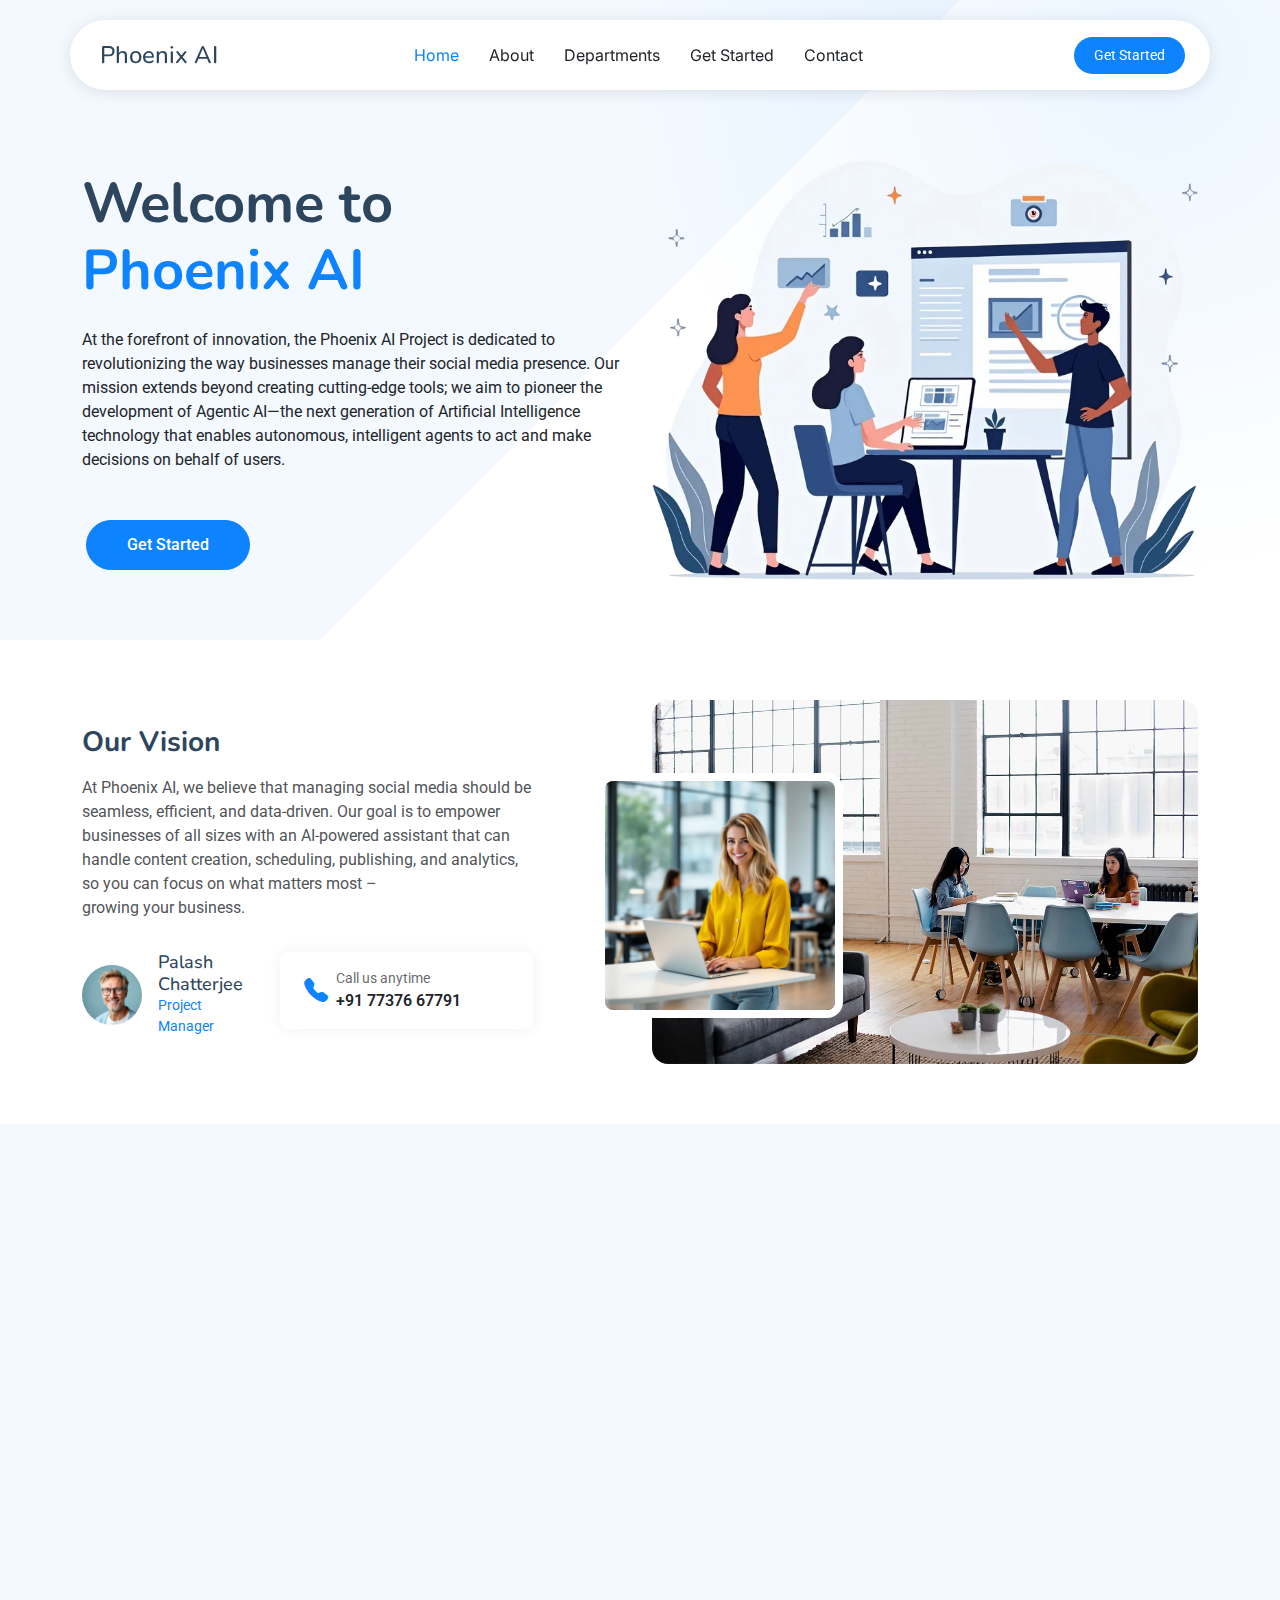
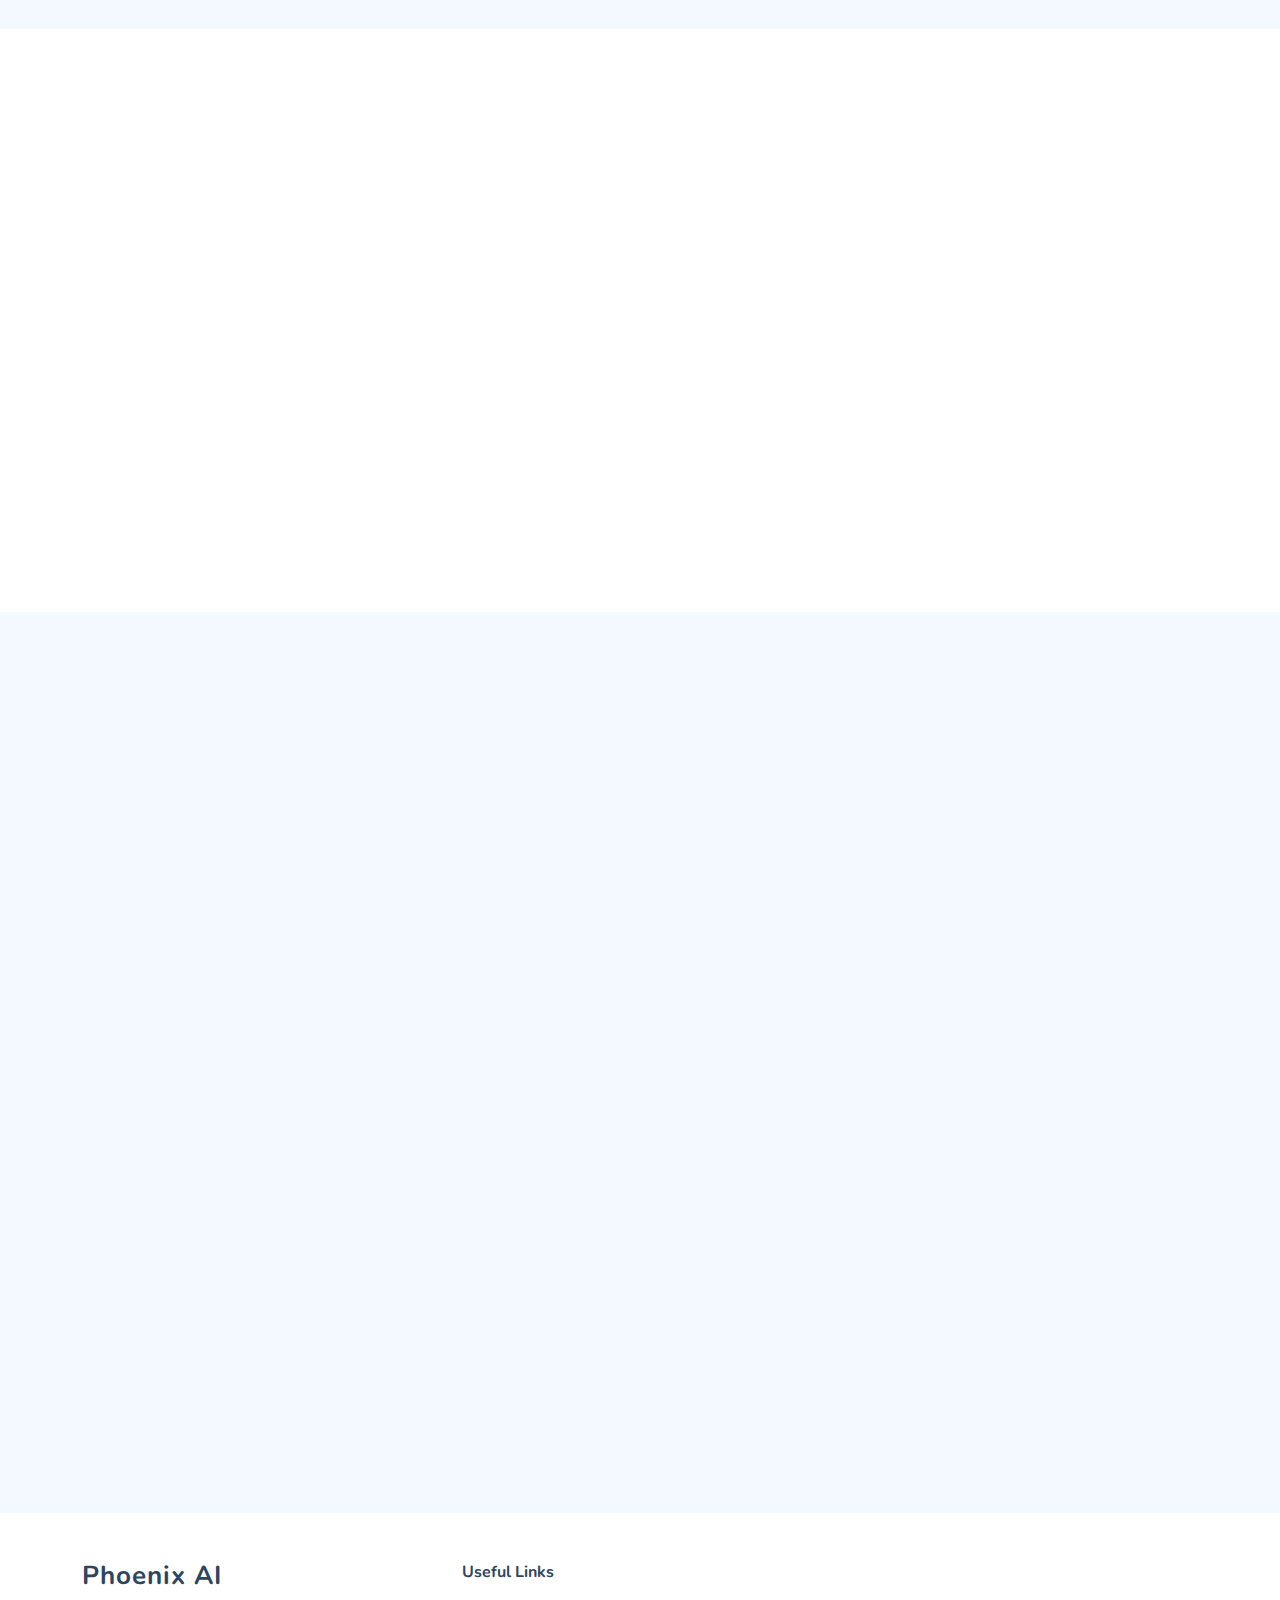
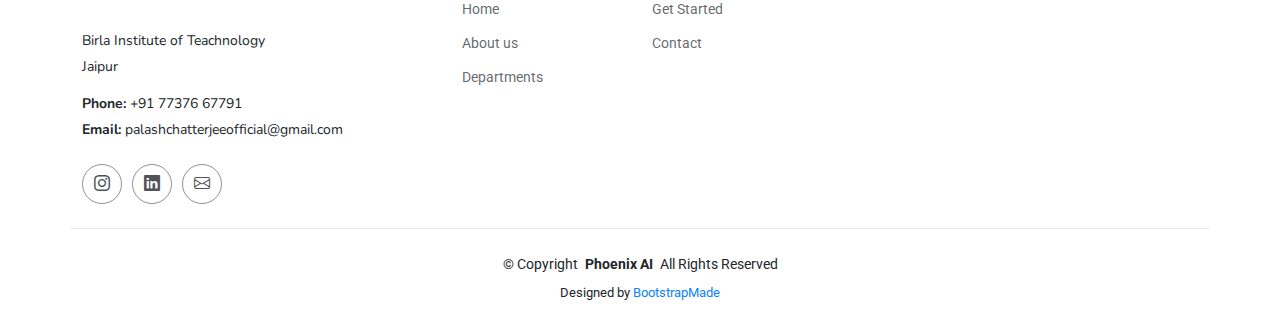
==== commit 345971c6: "v 0.0.1+1" ====
--- a/index.html
+++ b/index.html
@@ -54,7 +54,7 @@
         <ul>
           <li><a href="#hero" class="active">Home</a></li>
           <li><a href="#about">About</a></li>
-          <li><a href="#team">Team</a></li>
+          <!-- <li><a href="#team">Team</a></li> -->
           <li><a href="#departments">Departments</a></li>
           <li><a href="#join-us">Get Started</a></li>
           <!-- <li><a href="#pricing">Pricing</a></li>
@@ -327,15 +327,13 @@
 
 
 
-    <!-- Team Section -->
+    <!-- Team Section 
     <section id="team" class="team section light-background">
 
-      <!-- Section Title -->
       <div class="container section-title" data-aos="fade-up">
         <h2>TEAM</h2>
         <p>Get to know the team behind Phoenix AI</p>
       </div>
-      <!-- End Section Title -->
 
       <div class="container">
 
@@ -346,9 +344,9 @@
               <img src="assets/img/team/team-1.jpg" class="testimonial-img" alt="">
               <h3>Palash Chatterjee</h3>
               <h4>Project Manager</h4>
-              <!-- <div class="stars">
+               <div class="stars">
                 <i class="bi bi-star-fill"></i><i class="bi bi-star-fill"></i><i class="bi bi-star-fill"></i><i class="bi bi-star-fill"></i><i class="bi bi-star-fill"></i>
-              </div> -->
+              </div> 
               <p>
                 <i class="bi bi-quote quote-icon-left"></i>
                 <span>Proin iaculis purus consequat sem cure digni ssim donec porttitora entum suscipit rhoncus.
@@ -356,9 +354,8 @@
                 <i class="bi bi-quote quote-icon-right"></i>
               </p>
             </div>
-          </div><!-- Palash Chatterjee  -->
-
-          <!--
+          </div>
+
           <div class="col-lg-6" data-aos="fade-up" data-aos-delay="200">
             <div class="testimonial-item">
               <img src="assets/img/team/team-2.jpg" class="testimonial-img" alt="">
@@ -373,13 +370,13 @@
                 <i class="bi bi-quote quote-icon-right"></i>
               </p>
             </div>
-          </div> End team item -->
-
-        </div>
-
-      </div>
-
-    </section><!-- /team Section -->
+          </div> 
+
+        </div>
+
+      </div>
+
+    </section> /team Section -->
 
 
     <!-- Stats Section
@@ -1116,10 +1113,9 @@
             <p><strong>Email:</strong> <span>palashchatterjeeofficial@gmail.com</span></p>
           </div>
           <div class="social-links d-flex mt-4">
-            <a href=""><i class="bi bi-twitter-x"></i></a>
-            <a href=""><i class="bi bi-facebook"></i></a>
             <a href=""><i class="bi bi-instagram"></i></a>
             <a href=""><i class="bi bi-linkedin"></i></a>
+            <a href=""><i class="bi bi-envelope"></i></a>
           </div>
         </div>
 
@@ -1128,7 +1124,7 @@
           <ul>
             <li><a href="#home">Home</a></li>
             <li><a href="#about">About us</a></li>
-            <li><a href="#team">Team</a></li>
+            <!-- <li><a href="#team">Team</a></li> -->
             <li><a href="#departments">Departments</a></li>
           </ul>
         </div>
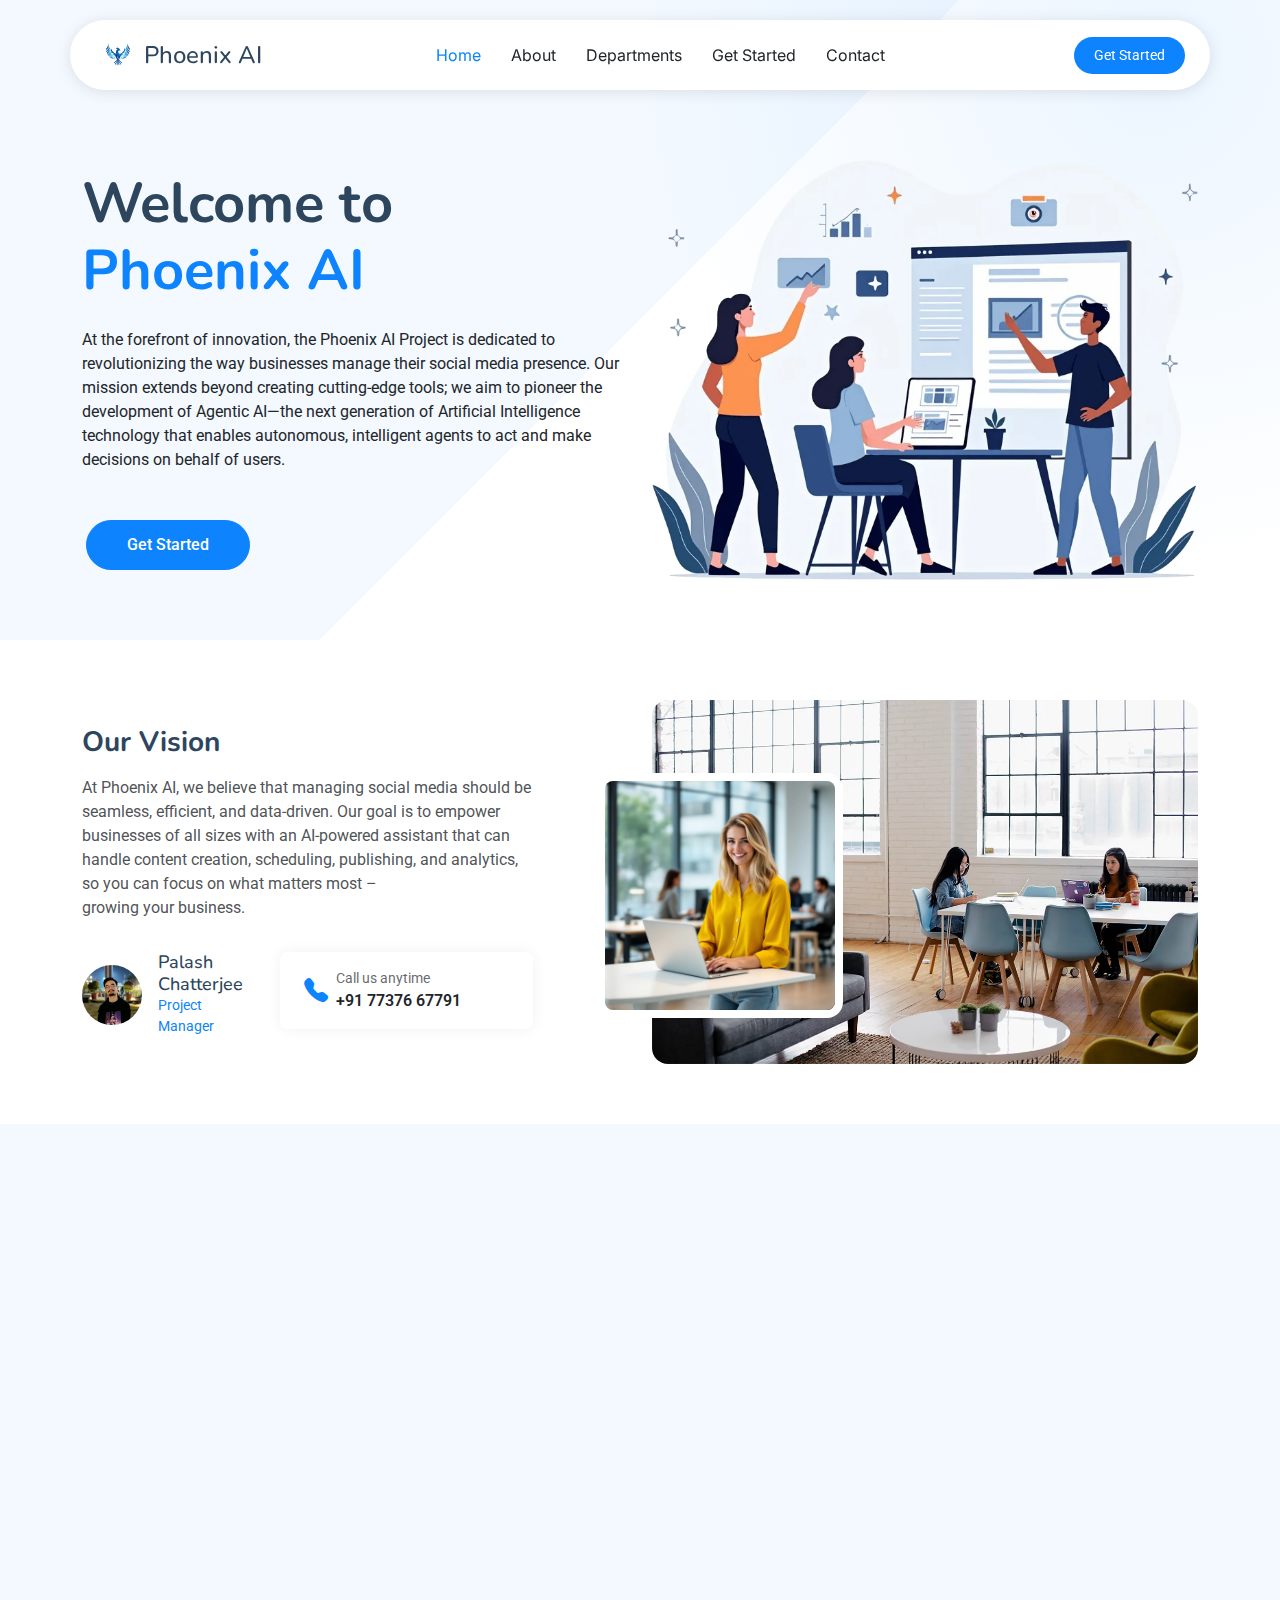
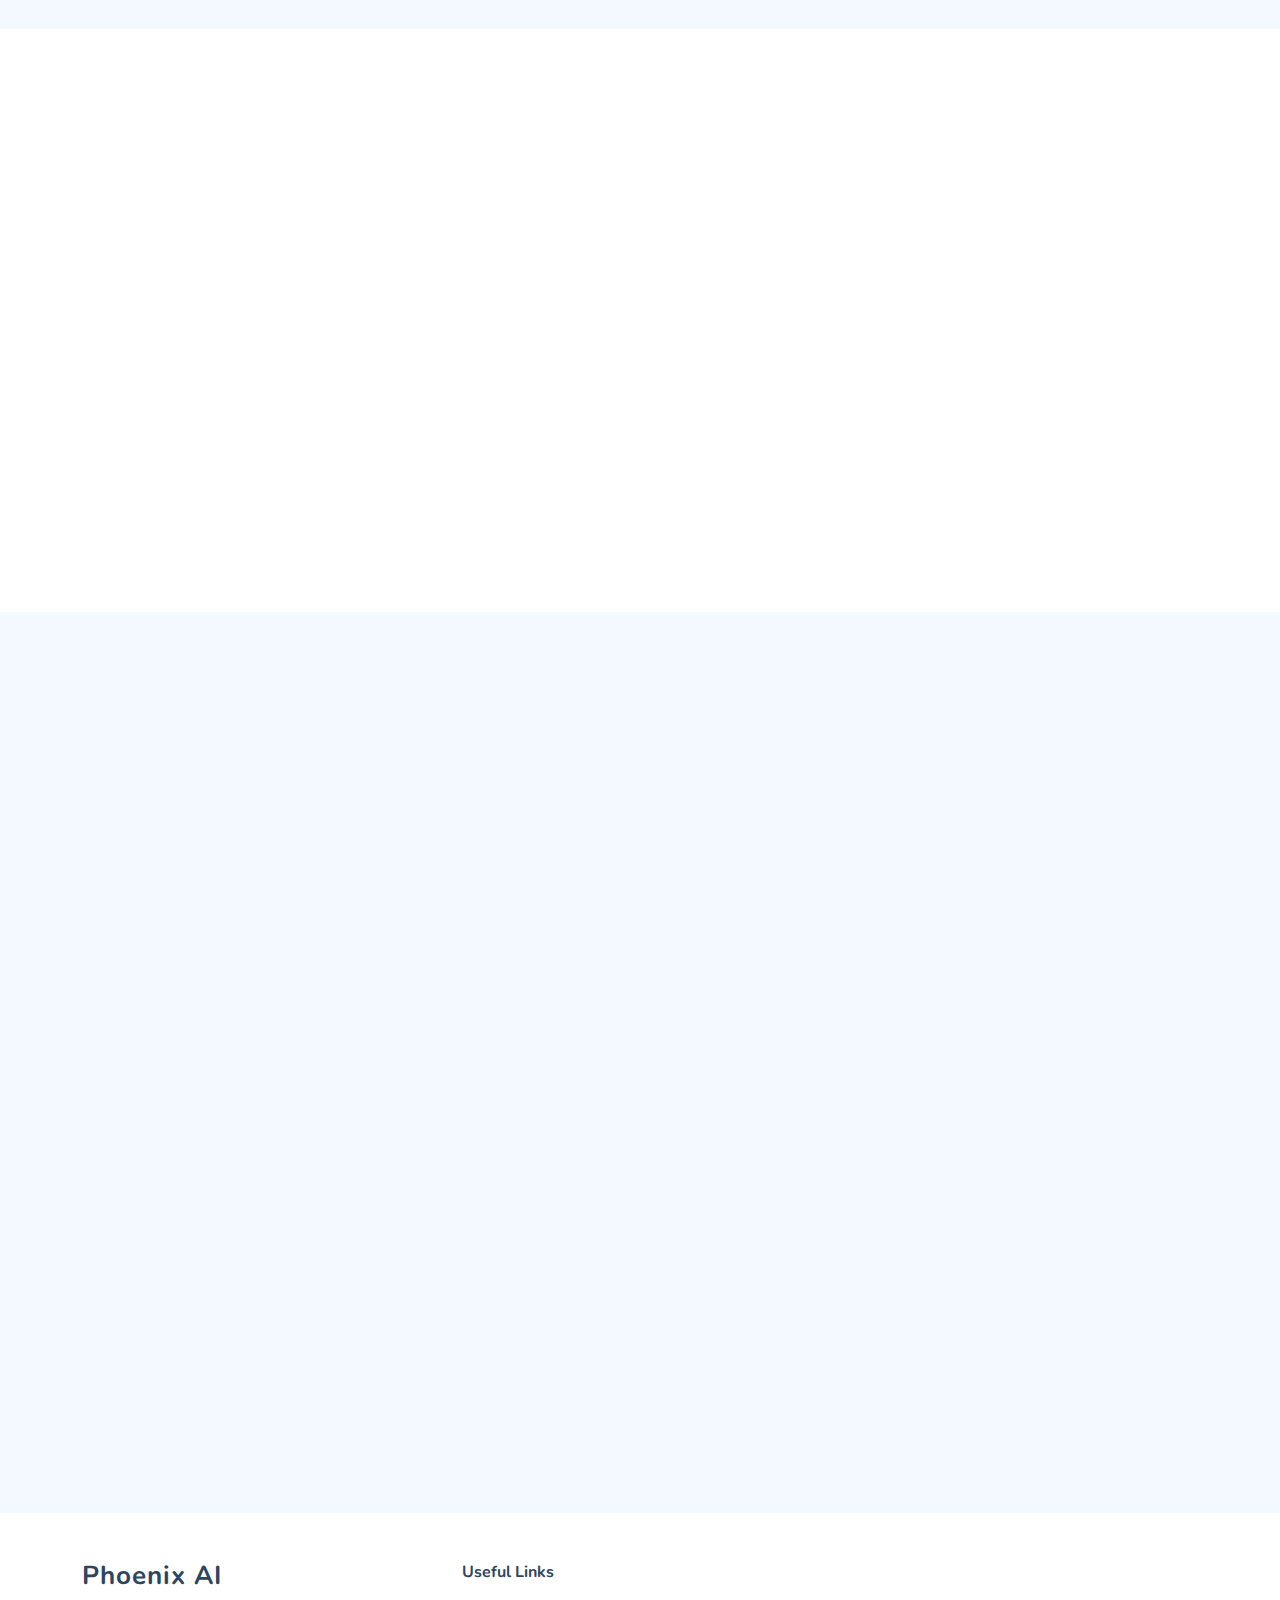
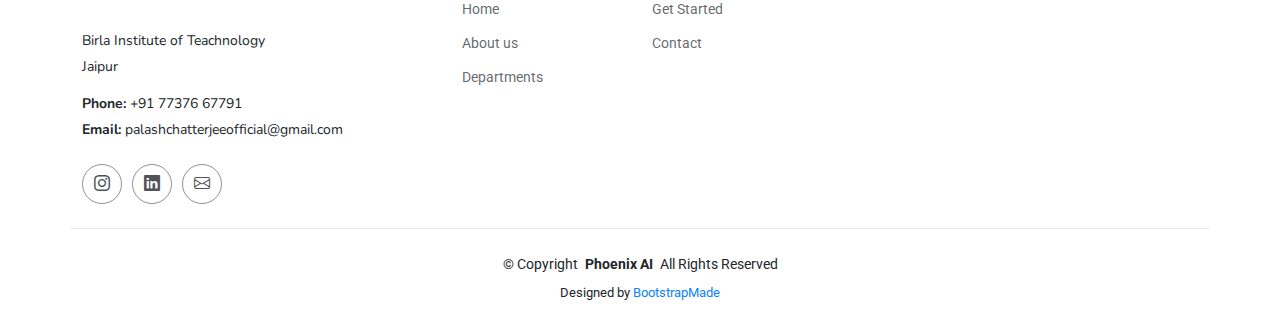
==== commit c1a96a71: "v 0.0.1+2" ====
--- a/index.html
+++ b/index.html
@@ -1,1197 +1,1189 @@
-<!DOCTYPE html>
-<html lang="en">
-
-<head>
-  <meta charset="utf-8">
-  <meta content="width=device-width, initial-scale=1.0" name="viewport">
-  <title>Phoenix AI</title>
-  <meta name="description" content="">
-  <meta name="keywords" content="">
-
-  <!-- Favicons -->
-  <link href="assets/img/favicon.png" rel="icon">
-  <link href="assets/img/apple-touch-icon.png" rel="apple-touch-icon">
-
-  <!-- Fonts -->
-  <link href="https://fonts.googleapis.com" rel="preconnect">
-  <link href="https://fonts.gstatic.com" rel="preconnect" crossorigin>
-  <link
-    href="https://fonts.googleapis.com/css2?family=Roboto:ital,wght@0,100;0,300;0,400;0,500;0,700;0,900;1,100;1,300;1,400;1,500;1,700;1,900&family=Inter:wght@100;200;300;400;500;600;700;800;900&family=Nunito:ital,wght@0,200;0,300;0,400;0,500;0,600;0,700;0,800;0,900;1,200;1,300;1,400;1,500;1,600;1,700;1,800;1,900&display=swap"
-    rel="stylesheet">
-
-  <!-- Vendor CSS Files -->
-  <link href="assets/vendor/bootstrap/css/bootstrap.min.css" rel="stylesheet">
-  <link href="assets/vendor/bootstrap-icons/bootstrap-icons.css" rel="stylesheet">
-  <link href="assets/vendor/aos/aos.css" rel="stylesheet">
-  <link href="assets/vendor/glightbox/css/glightbox.min.css" rel="stylesheet">
-  <link href="assets/vendor/swiper/swiper-bundle.min.css" rel="stylesheet">
-
-  <!-- Main CSS File -->
-  <link href="assets/css/main.css" rel="stylesheet">
-
-  <!-- =======================================================
-  * Template Name: iLanding
-  * Template URL: https://bootstrapmade.com/ilanding-bootstrap-landing-page-template/
-  * Updated: Nov 12 2024 with Bootstrap v5.3.3
-  * Author: BootstrapMade.com
-  * License: https://bootstrapmade.com/license/
-  ======================================================== -->
-</head>
-
-<body class="index-page">
-
-  <header id="header" class="header d-flex align-items-center fixed-top">
-    <div
-      class="header-container container-fluid container-xl position-relative d-flex align-items-center justify-content-between">
-
-      <a href="index.html" class="logo d-flex align-items-center me-auto me-xl-0">
-        <!-- Uncomment the line below if you also wish to use an image logo -->
-        <!-- <img src="assets/img/logo.png" alt=""> -->
-        <h1 class="sitename">Phoenix AI</h1>
-      </a>
-
-      <nav id="navmenu" class="navmenu">
-        <ul>
-          <li><a href="#hero" class="active">Home</a></li>
-          <li><a href="#about">About</a></li>
-          <!-- <li><a href="#team">Team</a></li> -->
-          <li><a href="#departments">Departments</a></li>
-          <li><a href="#join-us">Get Started</a></li>
-          <!-- <li><a href="#pricing">Pricing</a></li>
-          <li class="dropdown"><a href="#"><span>Dropdown</span> <i class="bi bi-chevron-down toggle-dropdown"></i></a>
-            <ul>
-              <li><a href="#">Dropdown 1</a></li>
-              <li class="dropdown"><a href="#"><span>Deep Dropdown</span> <i class="bi bi-chevron-down toggle-dropdown"></i></a>
-                <ul>
-                  <li><a href="#">Deep Dropdown 1</a></li>
-                  <li><a href="#">Deep Dropdown 2</a></li>
-                  <li><a href="#">Deep Dropdown 3</a></li>
-                  <li><a href="#">Deep Dropdown 4</a></li>
-                  <li><a href="#">Deep Dropdown 5</a></li>
-                </ul>
-              </li>
-              <li><a href="#">Dropdown 2</a></li>
-              <li><a href="#">Dropdown 3</a></li>
-              <li><a href="#">Dropdown 4</a></li>
-            </ul>
-          </li> -->
-          <li><a href="#contact">Contact</a></li>
-        </ul>
-        <i class="mobile-nav-toggle d-xl-none bi bi-list"></i>
-      </nav>
-
-      <a class="btn-getstarted" href="#join-us">Get Started</a>
-
-    </div>
-  </header>
-
-  <main class="main">
-
-    <!-- Hero Section -->
-    <section id="hero" class="hero section">
-
-      <div class="container" data-aos="fade-up" data-aos-delay="100">
-
-        <div class="row align-items-center">
-          <div class="col-lg-6">
-            <div class="hero-content" data-aos="fade-up" data-aos-delay="200">
-              <!-- <div class="company-badge mb-4">
-                <i class="bi bi-gear-fill me-2"></i>
-                Working for your success
-              </div> -->
-
-              <h1 class="mb-4">
-                Welcome to <br>
-                <span class="accent-text">Phoenix AI</span>
-              </h1>
-
-              <p class="mb-4 mb-md-5">
-                At the forefront of innovation, the Phoenix AI Project is dedicated to revolutionizing the way
-                businesses manage their social media presence. Our mission extends beyond creating cutting-edge tools;
-                we aim to pioneer the development of Agentic AI—the next generation of Artificial Intelligence
-                technology that enables autonomous, intelligent agents to act and make decisions on behalf of users.
-              </p>
-
-              <div class="hero-buttons">
-                <a href="#join-us" class="btn btn-primary me-0 me-sm-2 mx-1">Get Started</a>
-                <!-- <a href="https://www.youtube.com/watch?v=Y7f98aduVJ8" class="btn btn-link mt-2 mt-sm-0 glightbox">
-                  <i class="bi bi-play-circle me-1"></i>
-                  Play Video
-                </a> -->
-              </div>
-            </div>
-          </div>
-
-          <div class="col-lg-6">
-            <div class="hero-image" data-aos="zoom-out" data-aos-delay="300">
-              <img src="assets/img/illustration-1.webp" alt="Hero Image" class="img-fluid">
-
-              <!-- <div class="customers-badge">
-                <div class="customer-avatars">
-                  <img src="assets/img/avatar-1.webp" alt="Customer 1" class="avatar">
-                  <img src="assets/img/avatar-2.webp" alt="Customer 2" class="avatar">
-                  <img src="assets/img/avatar-3.webp" alt="Customer 3" class="avatar">
-                  <img src="assets/img/avatar-4.webp" alt="Customer 4" class="avatar">
-                  <img src="assets/img/avatar-5.webp" alt="Customer 5" class="avatar">
-                  <span class="avatar more">12+</span>
-                </div>
-                <p class="mb-0 mt-2">12,000+ lorem ipsum dolor sit amet consectetur adipiscing elit</p>
-              </div> -->
-            </div>
-          </div>
-        </div>
-
-        <!-- <div class="row stats-row gy-4 mt-5" data-aos="fade-up" data-aos-delay="500">
-          <div class="col-lg-3 col-md-6">
-            <div class="stat-item">
-              <div class="stat-icon">
-                <i class="bi bi-trophy"></i>
-              </div>
-              <div class="stat-content">
-                <h4>3x Won Awards</h4>
-                <p class="mb-0">Vestibulum ante ipsum</p>
-              </div>
-            </div>
-          </div>
-          <div class="col-lg-3 col-md-6">
-            <div class="stat-item">
-              <div class="stat-icon">
-                <i class="bi bi-briefcase"></i>
-              </div>
-              <div class="stat-content">
-                <h4>6.5k Faucibus</h4>
-                <p class="mb-0">Nullam quis ante</p>
-              </div>
-            </div>
-          </div>
-          <div class="col-lg-3 col-md-6">
-            <div class="stat-item">
-              <div class="stat-icon">
-                <i class="bi bi-graph-up"></i>
-              </div>
-              <div class="stat-content">
-                <h4>80k Mauris</h4>
-                <p class="mb-0">Etiam sit amet orci</p>
-              </div>
-            </div>
-          </div>
-          <div class="col-lg-3 col-md-6">
-            <div class="stat-item">
-              <div class="stat-icon">
-                <i class="bi bi-award"></i>
-              </div>
-              <div class="stat-content">
-                <h4>6x Phasellus</h4>
-                <p class="mb-0">Vestibulum ante ipsum</p>
-              </div>
-            </div>
-          </div>
-        </div> -->
-
-      </div>
-
-    </section><!-- /Hero Section -->
-
-    <!-- Clients Section -->
-
-    <!-- <section id="clients" class="clients section">
-
-      <div class="container" data-aos="fade-up" data-aos-delay="100">
-
-    <div class="swiper init-swiper">
-      <script type="application/json" class="swiper-config">
-            {
-              "loop": true,
-              "speed": 600,
-              "autoplay": {
-                "delay": 5000
-              },
-              "slidesPerView": "auto",
-              "pagination": {
-                "el": ".swiper-pagination",
-                "type": "bullets",
-                "clickable": true
-              },
-              "breakpoints": {
-                "320": {
-                  "slidesPerView": 2,
-                  "spaceBetween": 40
-                },
-                "480": {
-                  "slidesPerView": 3,
-                  "spaceBetween": 60
-                },
-                "640": {
-                  "slidesPerView": 4,
-                  "spaceBetween": 80
-                },
-                "992": {
-                  "slidesPerView": 6,
-                  "spaceBetween": 120
-                }
-              }
-            }
-          </script>
-      <div class="swiper-wrapper align-items-center">
-        <div class="swiper-slide"><img src="assets/img/clients/client-1.png" class="img-fluid" alt=""></div>
-        <div class="swiper-slide"><img src="assets/img/clients/client-2.png" class="img-fluid" alt=""></div>
-        <div class="swiper-slide"><img src="assets/img/clients/client-3.png" class="img-fluid" alt=""></div>
-        <div class="swiper-slide"><img src="assets/img/clients/client-4.png" class="img-fluid" alt=""></div>
-        <div class="swiper-slide"><img src="assets/img/clients/client-5.png" class="img-fluid" alt=""></div>
-        <div class="swiper-slide"><img src="assets/img/clients/client-6.png" class="img-fluid" alt=""></div>
-        <div class="swiper-slide"><img src="assets/img/clients/client-7.png" class="img-fluid" alt=""></div>
-        <div class="swiper-slide"><img src="assets/img/clients/client-8.png" class="img-fluid" alt=""></div>
-      </div>
-      <div class="swiper-pagination"></div>
-    </div>
-
-    </div>
-
-    </section> -->
-    <!-- /Clients Section -->
-
-    <!-- About Section -->
-    <section id="about" class="about section">
-
-      <div class="container" data-aos="fade-up" data-aos-delay="100">
-
-        <div class="row gy-4 align-items-center justify-content-between">
-
-          <div class="col-xl-5" data-aos="fade-up" data-aos-delay="200">
-            <!-- <span class="about-meta">lorem ipsum</span> -->
-
-            <h2 class="about-title">Our Vision</h2>
-            <p class="about-description">At Phoenix AI, we believe that managing social media should be seamless,
-              efficient, and data-driven. Our goal is to empower businesses of all sizes with an AI-powered assistant
-              that can handle content creation, scheduling, publishing, and analytics, so you can focus on what matters
-              most – growing your business.</p>
-
-            <!-- <div class="row feature-list-wrapper">
-              <div class="col-md-6">
-                <ul class="feature-list">
-                  <li><i class="bi bi-check-circle-fill"></i> Lorem ipsum dolor sit amet</li>
-                  <li><i class="bi bi-check-circle-fill"></i> Consectetur adipiscing elit</li>
-                  <li><i class="bi bi-check-circle-fill"></i> Sed do eiusmod tempor</li>
-                </ul>
-              </div>
-              <div class="col-md-6">
-                <ul class="feature-list">
-                  <li><i class="bi bi-check-circle-fill"></i> Incididunt ut labore et</li>
-                  <li><i class="bi bi-check-circle-fill"></i> Dolore magna aliqua</li>
-                  <li><i class="bi bi-check-circle-fill"></i> Ut enim ad minim veniam</li>
-                </ul>
-              </div>
-            </div> -->
-
-            <div class="info-wrapper">
-              <div class="row gy-4">
-                <div class="col-lg-5">
-                  <div class="profile d-flex align-items-center gap-3">
-                    <img src="assets/img/avatar-1.webp" alt="Project Manager Profile" class="profile-image">
-                    <div>
-                      <h4 class="profile-name">Palash Chatterjee </h4>
-                      <p class="profile-position">Project Manager</p>
-                    </div>
-                  </div>
-                </div>
-                <div class="col-lg-7">
-                  <div class="contact-info d-flex align-items-center gap-2">
-                    <i class="bi bi-telephone-fill"></i>
-                    <div>
-                      <p class="contact-label">Call us anytime</p>
-                      <p class="contact-number">+91 77376 67791</p>
-                    </div>
-                  </div>
-                </div>
-              </div>
-            </div>
-          </div>
-
-          <div class="col-xl-6" data-aos="fade-up" data-aos-delay="300">
-            <div class="image-wrapper">
-              <div class="images position-relative" data-aos="zoom-out" data-aos-delay="400">
-                <img src="assets/img/about-5.webp" alt="Business Meeting" class="img-fluid main-image rounded-4">
-                <img src="assets/img/about-2.webp" alt="Team Discussion" class="img-fluid small-image rounded-4">
-              </div>
-              <!-- <div class="experience-badge floating">
-                <h3>15+ <span>Years</span></h3>
-                <p>Of experience in business service</p>
-              </div> -->
-            </div>
-          </div>
-        </div>
-
-      </div>
-
-    </section><!-- /About Section -->
-
-
-
-    <!-- Team Section 
-    <section id="team" class="team section light-background">
-
-      <div class="container section-title" data-aos="fade-up">
-        <h2>TEAM</h2>
-        <p>Get to know the team behind Phoenix AI</p>
-      </div>
-
-      <div class="container">
-
-        <div class="row g-5">
-
-          <div class="col-lg-6" data-aos="fade-up" data-aos-delay="100">
-            <div class="testimonial-item">
-              <img src="assets/img/team/team-1.jpg" class="testimonial-img" alt="">
-              <h3>Palash Chatterjee</h3>
-              <h4>Project Manager</h4>
-               <div class="stars">
-                <i class="bi bi-star-fill"></i><i class="bi bi-star-fill"></i><i class="bi bi-star-fill"></i><i class="bi bi-star-fill"></i><i class="bi bi-star-fill"></i>
-              </div> 
-              <p>
-                <i class="bi bi-quote quote-icon-left"></i>
-                <span>Proin iaculis purus consequat sem cure digni ssim donec porttitora entum suscipit rhoncus.
-                  Accusantium quam, ultricies eget id, aliquam eget nibh et. Maecen aliquam, risus at semper.</span>
-                <i class="bi bi-quote quote-icon-right"></i>
-              </p>
-            </div>
-          </div>
-
-          <div class="col-lg-6" data-aos="fade-up" data-aos-delay="200">
-            <div class="testimonial-item">
-              <img src="assets/img/team/team-2.jpg" class="testimonial-img" alt="">
-              <h3>Sara Wilsson</h3>
-              <h4>Designer</h4>
-              <div class="stars">
-                <i class="bi bi-star-fill"></i><i class="bi bi-star-fill"></i><i class="bi bi-star-fill"></i><i class="bi bi-star-fill"></i><i class="bi bi-star-fill"></i>
-              </div>
-              <p>
-                <i class="bi bi-quote quote-icon-left"></i>
-                <span>Export tempor illum tamen malis malis eram quae irure esse labore quem cillum quid cillum eram malis quorum velit fore eram velit sunt aliqua noster fugiat irure amet legam anim culpa.</span>
-                <i class="bi bi-quote quote-icon-right"></i>
-              </p>
-            </div>
-          </div> 
-
-        </div>
-
-      </div>
-
-    </section> /team Section -->
-
-
-    <!-- Stats Section
-    <section id="stats" class="stats section">
-
-      <div class="container" data-aos="fade-up" data-aos-delay="100">
-
-        <div class="row gy-4">
-
-          <div class="col-lg-3 col-md-6">
-            <div class="stats-item text-center w-100 h-100">
-              <span data-purecounter-start="0" data-purecounter-end="232" data-purecounter-duration="1" class="purecounter"></span>
-              <p>Clients</p>
-            </div>
-          </div>
-
-          <div class="col-lg-3 col-md-6">
-            <div class="stats-item text-center w-100 h-100">
-              <span data-purecounter-start="0" data-purecounter-end="521" data-purecounter-duration="1" class="purecounter"></span>
-              <p>Projects</p>
-            </div>
-          </div>
-
-          <div class="col-lg-3 col-md-6">
-            <div class="stats-item text-center w-100 h-100">
-              <span data-purecounter-start="0" data-purecounter-end="1453" data-purecounter-duration="1" class="purecounter"></span>
-              <p>Hours Of Support</p>
-            </div>
-          </div>
-
-          <div class="col-lg-3 col-md-6">
-            <div class="stats-item text-center w-100 h-100">
-              <span data-purecounter-start="0" data-purecounter-end="32" data-purecounter-duration="1" class="purecounter"></span>
-              <p>Workers</p>
-            </div>
-          </div>
-
-        </div>
-
-      </div>
-
-    </section> End Stats Section -->
-
-    <!-- Features Section 
-    <section id="features" class="features section">
-
-         Section Title 
-        <div class="container section-title" data-aos="fade-up">
-          <h2>Features</h2>
-          <p>Necessitatibus eius consequatur ex aliquid fuga eum quidem sint consectetur velit</p>
-        </div><!-- End Section Title 
-  
-        <div class="container">
-  
-          <div class="d-flex justify-content-center">
-  
-            <ul class="nav nav-tabs" data-aos="fade-up" data-aos-delay="100">
-  
-              <li class="nav-item">
-                <a class="nav-link active show" data-bs-toggle="tab" data-bs-target="#features-tab-1">
-                  <h4>Modisit</h4>
-                </a>
-              </li>
-  
-              <li class="nav-item">
-                <a class="nav-link" data-bs-toggle="tab" data-bs-target="#features-tab-2">
-                  <h4>Praesenti</h4>
-                </a>
-  
-              </li>
-              <li class="nav-item">
-                <a class="nav-link" data-bs-toggle="tab" data-bs-target="#features-tab-3">
-                  <h4>Explica</h4>
-                </a>
-              </li>
-  
-            </ul>
-  
-          </div>
-  
-          <div class="tab-content" data-aos="fade-up" data-aos-delay="200">
-  
-            <div class="tab-pane fade active show" id="features-tab-1">
-              <div class="row">
-                <div class="col-lg-6 order-2 order-lg-1 mt-3 mt-lg-0 d-flex flex-column justify-content-center">
-                  <h3>Voluptatem dignissimos provident</h3>
-                  <p class="fst-italic">
-                    Lorem ipsum dolor sit amet, consectetur adipiscing elit, sed do eiusmod tempor incididunt ut labore et dolore
-                    magna aliqua.
-                  </p>
-                  <ul>
-                    <li><i class="bi bi-check2-all"></i> <span>Ullamco laboris nisi ut aliquip ex ea commodo consequat.</span></li>
-                    <li><i class="bi bi-check2-all"></i> <span>Duis aute irure dolor in reprehenderit in voluptate velit.</span></li>
-                    <li><i class="bi bi-check2-all"></i> <span>Ullamco laboris nisi ut aliquip ex ea commodo consequat. Duis aute irure dolor in reprehenderit in voluptate trideta storacalaperda mastiro dolore eu fugiat nulla pariatur.</span></li>
-                  </ul>
-                </div>
-                <div class="col-lg-6 order-1 order-lg-2 text-center">
-                  <img src="assets/img/features-illustration-1.webp" alt="" class="img-fluid">
-                </div>
-              </div>
-            </div>
-  
-            <div class="tab-pane fade" id="features-tab-2">
-              <div class="row">
-                <div class="col-lg-6 order-2 order-lg-1 mt-3 mt-lg-0 d-flex flex-column justify-content-center">
-                  <h3>Neque exercitationem debitis</h3>
-                  <p class="fst-italic">
-                    Lorem ipsum dolor sit amet, consectetur adipiscing elit, sed do eiusmod tempor incididunt ut labore et dolore
-                    magna aliqua.
-                  </p>
-                  <ul>
-                    <li><i class="bi bi-check2-all"></i> <span>Ullamco laboris nisi ut aliquip ex ea commodo consequat.</span></li>
-                    <li><i class="bi bi-check2-all"></i> <span>Duis aute irure dolor in reprehenderit in voluptate velit.</span></li>
-                    <li><i class="bi bi-check2-all"></i> <span>Provident mollitia neque rerum asperiores dolores quos qui a. Ipsum neque dolor voluptate nisi sed.</span></li>
-                    <li><i class="bi bi-check2-all"></i> <span>Ullamco laboris nisi ut aliquip ex ea commodo consequat. Duis aute irure dolor in reprehenderit in voluptate trideta storacalaperda mastiro dolore eu fugiat nulla pariatur.</span></li>
-                  </ul>
-                </div>
-                <div class="col-lg-6 order-1 order-lg-2 text-center">
-                  <img src="assets/img/features-illustration-2.webp" alt="" class="img-fluid">
-                </div>
-              </div>
-            </div>
-  
-            <div class="tab-pane fade" id="features-tab-3">
-              <div class="row">
-                <div class="col-lg-6 order-2 order-lg-1 mt-3 mt-lg-0 d-flex flex-column justify-content-center">
-                  <h3>Voluptatibus commodi accusamu</h3>
-                  <ul>
-                    <li><i class="bi bi-check2-all"></i> <span>Ullamco laboris nisi ut aliquip ex ea commodo consequat.</span></li>
-                    <li><i class="bi bi-check2-all"></i> <span>Duis aute irure dolor in reprehenderit in voluptate velit.</span></li>
-                    <li><i class="bi bi-check2-all"></i> <span>Provident mollitia neque rerum asperiores dolores quos qui a. Ipsum neque dolor voluptate nisi sed.</span></li>
-                  </ul>
-                  <p class="fst-italic">
-                    Lorem ipsum dolor sit amet, consectetur adipiscing elit, sed do eiusmod tempor incididunt ut labore et dolore
-                    magna aliqua.
-                  </p>
-                </div>
-                <div class="col-lg-6 order-1 order-lg-2 text-center">
-                  <img src="assets/img/features-illustration-3.webp" alt="" class="img-fluid">
-                </div>
-              </div>
-            </div>
-  
-          </div>
-  
-        </div>
-  
-      </section> End Features Section 
-  
-      Start Features Cards Section
-      <section id="features-cards" class="features-cards section">
-  
-        <div class="container">
-  
-          <div class="row gy-4">
-  
-            <div class="col-xl-3 col-md-6" data-aos="zoom-in" data-aos-delay="100">
-              <div class="feature-box orange">
-                <i class="bi bi-award"></i>
-                <h4>Corporis voluptates</h4>
-                <p>Consequuntur sunt aut quasi enim aliquam quae harum pariatur laboris nisi ut aliquip</p>
-              </div>
-            </div>
-  
-            <div class="col-xl-3 col-md-6" data-aos="zoom-in" data-aos-delay="200">
-              <div class="feature-box blue">
-                <i class="bi bi-patch-check"></i>
-                <h4>Explicabo consectetur</h4>
-                <p>Est autem dicta beatae suscipit. Sint veritatis et sit quasi ab aut inventore</p>
-              </div>
-            </div>
-  
-            <div class="col-xl-3 col-md-6" data-aos="zoom-in" data-aos-delay="300">
-              <div class="feature-box green">
-                <i class="bi bi-sunrise"></i>
-                <h4>Ullamco laboris</h4>
-                <p>Excepteur sint occaecat cupidatat non proident, sunt in culpa qui officia deserunt</p>
-              </div>
-            </div>
-  
-            <div class="col-xl-3 col-md-6" data-aos="zoom-in" data-aos-delay="400">
-              <div class="feature-box red">
-                <i class="bi bi-shield-check"></i>
-                <h4>Labore consequatur</h4>
-                <p>Aut suscipit aut cum nemo deleniti aut omnis. Doloribus ut maiores omnis facere</p>
-              </div>
-            </div>
-  
-          </div>
-  
-        </div>
-  
-      </section> End Features Cards Section
-  
-      Features 2 Section
-      <section id="features-2" class="features-2 section">
-  
-        <div class="container" data-aos="fade-up" data-aos-delay="100">
-  
-          <div class="row align-items-center">
-  
-            <div class="col-lg-4">
-  
-              <div class="feature-item text-end mb-5" data-aos="fade-right" data-aos-delay="200">
-                <div class="d-flex align-items-center justify-content-end gap-4">
-                  <div class="feature-content">
-                    <h3>Use On Any Device</h3>
-                    <p>Vestibulum ante ipsum primis in faucibus orci luctus et ultrices posuere cubilia Curae; In ac dui quis mi consectetuer lacinia.</p>
-                  </div>
-                  <div class="feature-icon flex-shrink-0">
-                    <i class="bi bi-display"></i>
-                  </div>
-                </div>
-              </div>
-  
-              <div class="feature-item text-end mb-5" data-aos="fade-right" data-aos-delay="300">
-                <div class="d-flex align-items-center justify-content-end gap-4">
-                  <div class="feature-content">
-                    <h3>Feather Icons</h3>
-                    <p>Phasellus ullamcorper ipsum rutrum nunc nunc nonummy metus vestibulum volutpat sapien arcu sed augue aliquam erat volutpat.</p>
-                  </div>
-                  <div class="feature-icon flex-shrink-0">
-                    <i class="bi bi-feather"></i>
-                  </div>
-                </div>
-              </div>
-  
-              <div class="feature-item text-end" data-aos="fade-right" data-aos-delay="400">
-                <div class="d-flex align-items-center justify-content-end gap-4">
-                  <div class="feature-content">
-                    <h3>Retina Ready</h3>
-                    <p>Aenean tellus metus bibendum sed posuere ac mattis non nunc vestibulum fringilla purus sit amet fermentum aenean commodo.</p>
-                  </div>
-                  <div class="feature-icon flex-shrink-0">
-                    <i class="bi bi-eye"></i>
-                  </div>
-                </div>
-              </div>
-  
-            </div>
-  
-            <div class="col-lg-4" data-aos="zoom-in" data-aos-delay="200">
-              <div class="phone-mockup text-center">
-                <img src="assets/img/phone-app-screen.webp" alt="Phone Mockup" class="img-fluid">
-              </div>
-            </div> End Phone Mockup
-  
-            <div class="col-lg-4">
-  
-              <div class="feature-item mb-5" data-aos="fade-left" data-aos-delay="200">
-                <div class="d-flex align-items-center gap-4">
-                  <div class="feature-icon flex-shrink-0">
-                    <i class="bi bi-code-square"></i>
-                  </div>
-                  <div class="feature-content">
-                    <h3>W3c Valid Code</h3>
-                    <p>Donec vitae sapien ut libero venenatis faucibus nullam quis ante etiam sit amet orci eget eros faucibus tincidunt.</p>
-                  </div>
-                </div>
-              </div>
-  
-              <div class="feature-item mb-5" data-aos="fade-left" data-aos-delay="300">
-                <div class="d-flex align-items-center gap-4">
-                  <div class="feature-icon flex-shrink-0">
-                    <i class="bi bi-phone"></i>
-                  </div>
-                  <div class="feature-content">
-                    <h3>Fully Responsive</h3>
-                    <p>Maecenas tempus tellus eget condimentum rhoncus sem quam semper libero sit amet adipiscing sem neque sed ipsum.</p>
-                  </div>
-                </div>
-              </div>
-  
-              <div class="feature-item" data-aos="fade-left" data-aos-delay="400">
-                <div class="d-flex align-items-center gap-4">
-                  <div class="feature-icon flex-shrink-0">
-                    <i class="bi bi-browser-chrome"></i>
-                  </div>
-                  <div class="feature-content">
-                    <h3>Browser Compatibility</h3>
-                    <p>Nullam dictum felis eu pede mollis pretium integer tincidunt cras dapibus vivamus elementum semper nisi aenean vulputate.</p>
-                  </div>
-                </div>
-              </div>
-  
-            </div>
-          </div>
-  
-        </div>
-  
-      </section><!-- /Features 2 Section -->
-
-    <!-- Departments Section -->
-    <section id="departments" class="departments section light-background">
-
-      <!-- Section Title  -->
-      <div class="container section-title" data-aos="fade-up">
-        <h2>Our Departments</h2>
-        <p>Meet the pillars of Phoenix AI – Dive into Our Departments.</p>
-      </div>
-
-      <div class="container" data-aos="fade-up" data-aos-delay="100">
-
-        <div class="row g-4">
-
-          <div class="col-lg-6" data-aos="fade-up" data-aos-delay="100">
-            <div class="service-card d-flex">
-              <div class="icon flex-shrink-0">
-                <i class="bi bi-activity"></i>
-              </div>
-              <div>
-                <h3>Development</h3>
-                <p>Our dedicated team of experts is focused on refining the AI agent to provide a highly intuitive and
-                  robust solution. We are constantly evolving the AI's capabilities to ensure it meets the dynamic needs
-                  of businesses.</p>
-                <!-- <a href="service-details.html" class="read-more">Read More <i class="bi bi-arrow-right"></i></a> -->
-              </div>
-            </div>
-          </div>
-
-          <div class="col-lg-6" data-aos="fade-up" data-aos-delay="200">
-            <div class="service-card d-flex">
-              <div class="icon flex-shrink-0">
-                <i class="bi bi-diagram-3"></i>
-              </div>
-              <div>
-                <h3>Operations</h3>
-                <p>The Operations team is tasked with onboarding users and gathering valuable feedback. We are actively
-                  acquiring users to test our AI agent, ensuring it performs flawlessly in real-world scenarios.</p>
-                <!-- <a href="service-details.html" class="read-more">Read More <i class="bi bi-arrow-right"></i></a> -->
-              </div>
-            </div>
-          </div>
-
-        </div>
-
-      </div>
-
-    </section><!-- End departments Section -->
-
-    <!-- Get Started Section -->
-    <section id="join-us" class="join-us section">
-
-      <div class="container" data-aos="fade-up" data-aos-delay="100">
-
-        <div class="row content justify-content-center align-items-center position-relative">
-          <div class="col-lg-8 mx-auto text-center">
-            <h2 class="display-4 mb-4">Get Started on Our Journey</h2>
-            <p class="mb-4">Phoenix AI is in the process of onboarding users to test our AI Social Media Manager Agent.
-              Due to overwhelming demand, we have selected a few users to experience the agent firsthand. However, we
-              are expanding rapidly and have placed additional users in an early access queue. As soon as more spots
-              become available, we will grant access to those in line.
-              <br><br>
-              We are excited about the future of Phoenix AI and look forward to bringing more users on board as we grow
-              and improve our product.
-            </p>
-            <a href="#contact" class="btn btn-cta">Join</a>
-          </div>
-
-          <!-- Abstract Background Elements -->
-          <div class="shape shape-1">
-            <svg viewBox="0 0 200 200" xmlns="http://www.w3.org/2000/svg">
-              <path
-                d="M47.1,-57.1C59.9,-45.6,68.5,-28.9,71.4,-10.9C74.2,7.1,71.3,26.3,61.5,41.1C51.7,55.9,35,66.2,16.9,69.2C-1.3,72.2,-21,67.8,-36.9,57.9C-52.8,48,-64.9,32.6,-69.1,15.1C-73.3,-2.4,-69.5,-22,-59.4,-37.1C-49.3,-52.2,-32.8,-62.9,-15.7,-64.9C1.5,-67,34.3,-68.5,47.1,-57.1Z"
-                transform="translate(100 100)"></path>
-            </svg>
-          </div>
-
-          <div class="shape shape-2">
-            <svg viewBox="0 0 200 200" xmlns="http://www.w3.org/2000/svg">
-              <path
-                d="M41.3,-49.1C54.4,-39.3,66.6,-27.2,71.1,-12.1C75.6,3,72.4,20.9,63.3,34.4C54.2,47.9,39.2,56.9,23.2,62.3C7.1,67.7,-10,69.4,-24.8,64.1C-39.7,58.8,-52.3,46.5,-60.1,31.5C-67.9,16.4,-70.9,-1.4,-66.3,-16.6C-61.8,-31.8,-49.7,-44.3,-36.3,-54C-22.9,-63.7,-8.2,-70.6,3.6,-75.1C15.4,-79.6,28.2,-58.9,41.3,-49.1Z"
-                transform="translate(100 100)"></path>
-            </svg>
-          </div>
-
-          <!-- Dot Pattern Groups -->
-          <div class="dots dots-1">
-            <svg viewBox="0 0 100 100" xmlns="http://www.w3.org/2000/svg">
-              <pattern id="dot-pattern" x="0" y="0" width="20" height="20" patternUnits="userSpaceOnUse">
-                <circle cx="2" cy="2" r="2" fill="currentColor"></circle>
-              </pattern>
-              <rect width="100" height="100" fill="url(#dot-pattern)"></rect>
-            </svg>
-          </div>
-
-          <div class="dots dots-2">
-            <svg viewBox="0 0 100 100" xmlns="http://www.w3.org/2000/svg">
-              <pattern id="dot-pattern-2" x="0" y="0" width="20" height="20" patternUnits="userSpaceOnUse">
-                <circle cx="2" cy="2" r="2" fill="currentColor"></circle>
-              </pattern>
-              <rect width="100" height="100" fill="url(#dot-pattern-2)"></rect>
-            </svg>
-          </div>
-
-          <div class="shape shape-3">
-            <svg viewBox="0 0 200 200" xmlns="http://www.w3.org/2000/svg">
-              <path
-                d="M43.3,-57.1C57.4,-46.5,71.1,-32.6,75.3,-16.2C79.5,0.2,74.2,19.1,65.1,35.3C56,51.5,43.1,65,27.4,71.7C11.7,78.4,-6.8,78.3,-23.9,72.4C-41,66.5,-56.7,54.8,-65.4,39.2C-74.1,23.6,-75.8,4,-71.7,-13.2C-67.6,-30.4,-57.7,-45.2,-44.3,-56.1C-30.9,-67,-15.5,-74,0.7,-74.9C16.8,-75.8,33.7,-70.7,43.3,-57.1Z"
-                transform="translate(100 100)"></path>
-            </svg>
-          </div>
-        </div>
-
-      </div>
-
-    </section><!-- /Call To Action Section -->
-
-    <!-- Pricing Section
-    <section id="pricing" class="pricing section light-background">
-
-      
-      <div class="container section-title" data-aos="fade-up">
-        <h2>Pricing</h2>
-        <p>Necessitatibus eius consequatur ex aliquid fuga eum quidem sint consectetur velit</p>
-      </div>
-
-      <div class="container" data-aos="fade-up" data-aos-delay="100">
-
-        <div class="row g-4 justify-content-center">
-
-           Basic Plan 
-          <div class="col-lg-4" data-aos="fade-up" data-aos-delay="100">
-            <div class="pricing-card">
-              <h3>Basic Plan</h3>
-              <div class="price">
-                <span class="currency">$</span>
-                <span class="amount">9.9</span>
-                <span class="period">/ month</span>
-              </div>
-              <p class="description">Sed ut perspiciatis unde omnis iste natus error sit voluptatem accusantium doloremque laudantium totam.</p>
-
-              <h4>Featured Included:</h4>
-              <ul class="features-list">
-                <li>
-                  <i class="bi bi-check-circle-fill"></i>
-                  Duis aute irure dolor
-                </li>
-                <li>
-                  <i class="bi bi-check-circle-fill"></i>
-                  Excepteur sint occaecat
-                </li>
-                <li>
-                  <i class="bi bi-check-circle-fill"></i>
-                  Nemo enim ipsam voluptatem
-                </li>
-              </ul>
-
-              <a href="#" class="btn btn-primary">
-                Buy Now
-                <i class="bi bi-arrow-right"></i>
-              </a>
-            </div>
-          </div>
-
-           Standard Plan 
-          <div class="col-lg-4" data-aos="fade-up" data-aos-delay="200">
-            <div class="pricing-card popular">
-              <div class="popular-badge">Most Popular</div>
-              <h3>Standard Plan</h3>
-              <div class="price">
-                <span class="currency">$</span>
-                <span class="amount">19.9</span>
-                <span class="period">/ month</span>
-              </div>
-              <p class="description">At vero eos et accusamus et iusto odio dignissimos ducimus qui blanditiis praesentium voluptatum.</p>
-
-              <h4>Featured Included:</h4>
-              <ul class="features-list">
-                <li>
-                  <i class="bi bi-check-circle-fill"></i>
-                  Lorem ipsum dolor sit amet
-                </li>
-                <li>
-                  <i class="bi bi-check-circle-fill"></i>
-                  Consectetur adipiscing elit
-                </li>
-                <li>
-                  <i class="bi bi-check-circle-fill"></i>
-                  Sed do eiusmod tempor
-                </li>
-                <li>
-                  <i class="bi bi-check-circle-fill"></i>
-                  Ut labore et dolore magna
-                </li>
-              </ul>
-
-              <a href="#" class="btn btn-light">
-                Buy Now
-                <i class="bi bi-arrow-right"></i>
-              </a>
-            </div>
-          </div>
-
-           Premium Plan 
-          <div class="col-lg-4" data-aos="fade-up" data-aos-delay="300">
-            <div class="pricing-card">
-              <h3>Premium Plan</h3>
-              <div class="price">
-                <span class="currency">$</span>
-                <span class="amount">39.9</span>
-                <span class="period">/ month</span>
-              </div>
-              <p class="description">Quis autem vel eum iure reprehenderit qui in ea voluptate velit esse quam nihil molestiae.</p>
-
-              <h4>Featured Included:</h4>
-              <ul class="features-list">
-                <li>
-                  <i class="bi bi-check-circle-fill"></i>
-                  Temporibus autem quibusdam
-                </li>
-                <li>
-                  <i class="bi bi-check-circle-fill"></i>
-                  Saepe eveniet ut et voluptates
-                </li>
-                <li>
-                  <i class="bi bi-check-circle-fill"></i>
-                  Nam libero tempore soluta
-                </li>
-                <li>
-                  <i class="bi bi-check-circle-fill"></i>
-                  Cumque nihil impedit quo
-                </li>
-                <li>
-                  <i class="bi bi-check-circle-fill"></i>
-                  Maxime placeat facere possimus
-                </li>
-              </ul>
-
-              <a href="#" class="btn btn-primary">
-                Buy Now
-                <i class="bi bi-arrow-right"></i>
-              </a>
-            </div>
-          </div>
-
-        </div>
-
-      </div>
-
-    </section> End Pricing Section -->
-
-    <!-- Faq Section 
-    <section class="faq-9 faq section light-background" id="faq">
-
-      <div class="container">
-        <div class="row">
-
-          <div class="col-lg-5" data-aos="fade-up">
-            <h2 class="faq-title">Have a question? Check out the FAQ</h2>
-            <p class="faq-description">Maecenas tempus tellus eget condimentum rhoncus sem quam semper libero sit amet adipiscing sem neque sed ipsum.</p>
-            <div class="faq-arrow d-none d-lg-block" data-aos="fade-up" data-aos-delay="200">
-              <svg class="faq-arrow" width="200" height="211" viewBox="0 0 200 211" fill="none" xmlns="http://www.w3.org/2000/svg">
-                <path d="M198.804 194.488C189.279 189.596 179.529 185.52 169.407 182.07L169.384 182.049C169.227 181.994 169.07 181.939 168.912 181.884C166.669 181.139 165.906 184.546 167.669 185.615C174.053 189.473 182.761 191.837 189.146 195.695C156.603 195.912 119.781 196.591 91.266 179.049C62.5221 161.368 48.1094 130.695 56.934 98.891C84.5539 98.7247 112.556 84.0176 129.508 62.667C136.396 53.9724 146.193 35.1448 129.773 30.2717C114.292 25.6624 93.7109 41.8875 83.1971 51.3147C70.1109 63.039 59.63 78.433 54.2039 95.0087C52.1221 94.9842 50.0776 94.8683 48.0703 94.6608C30.1803 92.8027 11.2197 83.6338 5.44902 65.1074C-1.88449 41.5699 14.4994 19.0183 27.9202 1.56641C28.6411 0.625793 27.2862 -0.561638 26.5419 0.358501C13.4588 16.4098 -0.221091 34.5242 0.896608 56.5659C1.8218 74.6941 14.221 87.9401 30.4121 94.2058C37.7076 97.0203 45.3454 98.5003 53.0334 98.8449C47.8679 117.532 49.2961 137.487 60.7729 155.283C87.7615 197.081 139.616 201.147 184.786 201.155L174.332 206.827C172.119 208.033 174.345 211.287 176.537 210.105C182.06 207.125 187.582 204.122 193.084 201.144C193.346 201.147 195.161 199.887 195.423 199.868C197.08 198.548 193.084 201.144 195.528 199.81C196.688 199.192 197.846 198.552 199.006 197.935C200.397 197.167 200.007 195.087 198.804 194.488ZM60.8213 88.0427C67.6894 72.648 78.8538 59.1566 92.1207 49.0388C98.8475 43.9065 106.334 39.2953 114.188 36.1439C117.295 34.8947 120.798 33.6609 124.168 33.635C134.365 33.5511 136.354 42.9911 132.638 51.031C120.47 77.4222 86.8639 93.9837 58.0983 94.9666C58.8971 92.6666 59.783 90.3603 60.8213 88.0427Z" fill="currentColor"></path>
-              </svg>
-            </div>
-          </div>
-
-          <div class="col-lg-7" data-aos="fade-up" data-aos-delay="300">
-            <div class="faq-container">
-
-              <div class="faq-item faq-active">
-                <h3>Non consectetur a erat nam at lectus urna duis?</h3>
-                <div class="faq-content">
-                  <p>Feugiat pretium nibh ipsum consequat. Tempus iaculis urna id volutpat lacus laoreet non curabitur gravida. Venenatis lectus magna fringilla urna porttitor rhoncus dolor purus non.</p>
-                </div>
-                <i class="faq-toggle bi bi-chevron-right"></i>
-              </div>
-
-              <div class="faq-item">
-                <h3>Feugiat scelerisque varius morbi enim nunc faucibus?</h3>
-                <div class="faq-content">
-                  <p>Dolor sit amet consectetur adipiscing elit pellentesque habitant morbi. Id interdum velit laoreet id donec ultrices. Fringilla phasellus faucibus scelerisque eleifend donec pretium. Est pellentesque elit ullamcorper dignissim. Mauris ultrices eros in cursus turpis massa tincidunt dui.</p>
-                </div>
-                <i class="faq-toggle bi bi-chevron-right"></i>
-              </div>
-
-              <div class="faq-item">
-                <h3>Dolor sit amet consectetur adipiscing elit pellentesque?</h3>
-                <div class="faq-content">
-                  <p>Eleifend mi in nulla posuere sollicitudin aliquam ultrices sagittis orci. Faucibus pulvinar elementum integer enim. Sem nulla pharetra diam sit amet nisl suscipit. Rutrum tellus pellentesque eu tincidunt. Lectus urna duis convallis convallis tellus. Urna molestie at elementum eu facilisis sed odio morbi quis</p>
-                </div>
-                <i class="faq-toggle bi bi-chevron-right"></i>
-              </div>
-
-              <div class="faq-item">
-                <h3>Ac odio tempor orci dapibus. Aliquam eleifend mi in nulla?</h3>
-                <div class="faq-content">
-                  <p>Dolor sit amet consectetur adipiscing elit pellentesque habitant morbi. Id interdum velit laoreet id donec ultrices. Fringilla phasellus faucibus scelerisque eleifend donec pretium. Est pellentesque elit ullamcorper dignissim. Mauris ultrices eros in cursus turpis massa tincidunt dui.</p>
-                </div>
-                <i class="faq-toggle bi bi-chevron-right"></i>
-              </div>
-
-              <div class="faq-item">
-                <h3>Tempus quam pellentesque nec nam aliquam sem et tortor?</h3>
-                <div class="faq-content">
-                  <p>Molestie a iaculis at erat pellentesque adipiscing commodo. Dignissim suspendisse in est ante in. Nunc vel risus commodo viverra maecenas accumsan. Sit amet nisl suscipit adipiscing bibendum est. Purus gravida quis blandit turpis cursus in</p>
-                </div>
-                <i class="faq-toggle bi bi-chevron-right"></i>
-              </div>
-
-              <div class="faq-item">
-                <h3>Perspiciatis quod quo quos nulla quo illum ullam?</h3>
-                <div class="faq-content">
-                  <p>Enim ea facilis quaerat voluptas quidem et dolorem. Quis et consequatur non sed in suscipit sequi. Distinctio ipsam dolore et.</p>
-                </div>
-                <i class="faq-toggle bi bi-chevron-right"></i>
-              </div>
-
-            </div>
-          </div>
-
-        </div>
-      </div>
-    </section> END Faq Section -->
-
-    <!-- Call To Action 2 Section 
-    <section id="join-us-2" class="join-us-2 section dark-background">
-
-      <div class="container">
-        <div class="row justify-content-center" data-aos="zoom-in" data-aos-delay="100">
-          <div class="col-xl-10">
-            <div class="text-center">
-              <h3>Call To Action</h3>
-              <p>Duis aute irure dolor in reprehenderit in voluptate velit esse cillum dolore eu fugiat nulla pariatur. Excepteur sint occaecat cupidatat non proident, sunt in culpa qui officia deserunt mollit anim id est laborum.</p>
-              <a class="cta-btn" href="#">Call To Action</a>
-            </div>
-          </div>
-        </div>
-      </div>
-
-    </section><!-- /Call To Action 2 Section -->
-
-    <!-- Contact Section -->
-    <section id="contact" class="contact section light-background">
-
-      <!-- Section Title -->
-      <div class="container section-title" data-aos="fade-up">
-        <h2>Contact</h2>
-        <p>Have questions or want to collaborate? Reach out to our team to learn more about the Phoenix AI Project.</p>
-      </div><!-- End Section Title -->
-
-      <div class="container" data-aos="fade-up" data-aos-delay="100">
-
-        <div class="row g-4 g-lg-5">
-          <div class="col-lg-5">
-            <div class="info-box" data-aos="fade-up" data-aos-delay="200">
-              <h3>Contact Info</h3>
-              <!-- <p>Praesent sapien massa, convallis a pellentesque nec, egestas non nisi. Vestibulum ante ipsum primis.</p> -->
-
-              <div class="info-item" data-aos="fade-up" data-aos-delay="300">
-                <div class="icon-box">
-                  <i class="bi bi-geo-alt"></i>
-                </div>
-                <div class="content">
-                  <h4>Our Location</h4>
-                  <p>Birla Institute of Teachnology</p>
-                  <p>Jaipur</p>
-                </div>
-              </div>
-
-              <div class="info-item" data-aos="fade-up" data-aos-delay="400">
-                <div class="icon-box">
-                  <i class="bi bi-telephone"></i>
-                </div>
-                <div class="content">
-                  <h4>Phone Number</h4>
-                  <p>+91 77376 67791</p>
-                </div>
-              </div>
-
-              <div class="info-item" data-aos="fade-up" data-aos-delay="500">
-                <div class="icon-box">
-                  <i class="bi bi-envelope"></i>
-                </div>
-                <div class="content">
-                  <h4>Email Address</h4>
-                  <p>palashchatterjeeofficial@gmail.com</p>
-                </div>
-              </div>
-            </div>
-          </div>
-
-          <div class="col-lg-7">
-            <div class="contact-form" data-aos="fade-up" data-aos-delay="300">
-              <h3>Get In Touch</h3>
-              <p>Send us an email</p>
-
-              <form id="emailForm" onsubmit="javascript:sendEmail()" class="php-email-form" data-aos="fade-up"
-                data-aos-delay="200">
-                <div class="row gy-4">
-                  <div class="col-md-6">
-                    <input type="text" id="name" class="form-control" placeholder="Your Name" required>
-                  </div>
-                  <div class="col-md-6">
-                    <input type="email" id="email" class="form-control" placeholder="Your Email" required>
-                  </div>
-                  <div class="col-12">
-                    <input type="text" id="subject" class="form-control" placeholder="Subject" required>
-                  </div>
-                  <div class="col-12">
-                    <textarea id="message" class="form-control" rows="6" placeholder="Message" required></textarea>
-                  </div>
-                  <div class="col-12 text-center">
-                    <button type="submit" class="btn">Get in touch</button>
-                  </div>
-                </div>
-              </form>
-
-
-            </div>
-          </div>
-
-        </div>
-
-      </div>
-
-    </section><!-- /Contact Section -->
-
-  </main>
-
-  <footer id="footer" class="footer">
-
-    <div class="container footer-top">
-      <div class="row gy-4">
-        <div class="col-lg-4 col-md-6 footer-about">
-          <a href="index.html" class="logo d-flex align-items-center">
-            <span class="sitename">Phoenix AI</span>
-          </a>
-          <div class="footer-contact pt-3">
-            <p>Birla Institute of Teachnology</p>
-            <p>Jaipur</p>
-            <p class="mt-3"><strong>Phone:</strong> <span>+91 77376 67791</span></p>
-            <p><strong>Email:</strong> <span>palashchatterjeeofficial@gmail.com</span></p>
-          </div>
-          <div class="social-links d-flex mt-4">
-            <a href=""><i class="bi bi-instagram"></i></a>
-            <a href=""><i class="bi bi-linkedin"></i></a>
-            <a href=""><i class="bi bi-envelope"></i></a>
-          </div>
-        </div>
-
-        <div class="col-lg-2 col-md-3 footer-links">
-          <h4>Useful Links</h4>
-          <ul>
-            <li><a href="#home">Home</a></li>
-            <li><a href="#about">About us</a></li>
-            <!-- <li><a href="#team">Team</a></li> -->
-            <li><a href="#departments">Departments</a></li>
-          </ul>
-        </div>
-
-        <div class="col-lg-2 col-md-3 footer-links">
-          <h4 style="visibility: hidden;">Our departments</h4>
-          <ul>
-            <li><a href="#join-us">Get Started</a></li>
-            <li><a href="#contact">Contact</a></li>
-          </ul>
-        </div>
-
-        <!-- departments
-         <div class="col-lg-2 col-md-3 footer-links">
-          <h4>Hic solutasetp</h4>
-          <ul>
-            <li><a href="#">Molestiae accusamus iure</a></li>
-            <li><a href="#">Excepturi dignissimos</a></li>
-            <li><a href="#">Suscipit distinctio</a></li>
-            <li><a href="#">Dilecta</a></li>
-            <li><a href="#">Sit quas consectetur</a></li>
-          </ul>
-        </div>
-
-        <div class="col-lg-2 col-md-3 footer-links">
-          <h4>Nobis illum</h4>
-          <ul>
-            <li><a href="#">Ipsam</a></li>
-            <li><a href="#">Laudantium dolorum</a></li>
-            <li><a href="#">Dinera</a></li>
-            <li><a href="#">Trodelas</a></li>
-            <li><a href="#">Flexo</a></li>
-          </ul>
-        </div>
-
-      </div>
-    </div> -->
-
-        <div class="container copyright text-center mt-4">
-          <p>© <span>Copyright</span> <strong class="px-1 sitename">Phoenix AI</strong> <span>All Rights Reserved</span>
-          </p>
-          <div class="credits">
-            <!-- All the links in the footer should remain intact. -->
-            <!-- You can delete the links only if you've purchased the pro version. -->
-            <!-- Licensing information: https://bootstrapmade.com/license/ -->
-            <!-- Purchase the pro version with working PHP/AJAX contact form: [buy-url] -->
-            Designed by <a href="https://bootstrapmade.com/">BootstrapMade</a>
-          </div>
-        </div>
-
-  </footer>
-
-  <!-- Scroll Top -->
-  <a href="#" id="scroll-top" class="scroll-top d-flex align-items-center justify-content-center"><i
-      class="bi bi-arrow-up-short"></i></a>
-
-  <!-- Vendor JS Files -->
-  <script src="assets/vendor/bootstrap/js/bootstrap.bundle.min.js"></script>
-  <script src="assets/vendor/php-email-form/validate.js"></script>
-  <script src="assets/vendor/aos/aos.js"></script>
-  <script src="assets/vendor/glightbox/js/glightbox.min.js"></script>
-  <script src="assets/vendor/swiper/swiper-bundle.min.js"></script>
-  <script src="assets/vendor/purecounter/purecounter_vanilla.js"></script>
-
-  <!-- Main JS File -->
-  <script src="assets/js/main.js"></script>
-
-</body>
-
+<!DOCTYPE html>
+<html lang="en">
+
+<head>
+  <meta charset="utf-8">
+  <meta content="width=device-width, initial-scale=1.0" name="viewport">
+  <title>Phoenix AI</title>
+  <meta name="description" content="">
+  <meta name="keywords" content="">
+
+  <!-- Favicons -->
+  <link href="assets/img/favicon.png" rel="icon">
+  <link href="assets/img/apple-touch-icon.png" rel="apple-touch-icon">
+
+  <!-- Fonts -->
+  <link href="https://fonts.googleapis.com" rel="preconnect">
+  <link href="https://fonts.gstatic.com" rel="preconnect" crossorigin>
+  <link
+    href="https://fonts.googleapis.com/css2?family=Roboto:ital,wght@0,100;0,300;0,400;0,500;0,700;0,900;1,100;1,300;1,400;1,500;1,700;1,900&family=Inter:wght@100;200;300;400;500;600;700;800;900&family=Nunito:ital,wght@0,200;0,300;0,400;0,500;0,600;0,700;0,800;0,900;1,200;1,300;1,400;1,500;1,600;1,700;1,800;1,900&display=swap"
+    rel="stylesheet">
+
+  <!-- Vendor CSS Files -->
+  <link href="assets/vendor/bootstrap/css/bootstrap.min.css" rel="stylesheet">
+  <link href="assets/vendor/bootstrap-icons/bootstrap-icons.css" rel="stylesheet">
+  <link href="assets/vendor/aos/aos.css" rel="stylesheet">
+  <link href="assets/vendor/glightbox/css/glightbox.min.css" rel="stylesheet">
+  <link href="assets/vendor/swiper/swiper-bundle.min.css" rel="stylesheet">
+
+  <!-- Main CSS File -->
+  <link href="assets/css/main.css" rel="stylesheet">
+</head>
+
+<body class="index-page">
+
+  <header id="header" class="header d-flex align-items-center fixed-top">
+    <div
+      class="header-container container-fluid container-xl position-relative d-flex align-items-center justify-content-between">
+
+      <a href="index.html" class="logo d-flex align-items-center me-auto me-xl-0">
+        <!-- Uncomment the line below if you also wish to use an image logo -->
+        <img src="assets/img/logo-256.png" alt="Phoenix AI">
+        <h1 class="sitename">Phoenix AI</h1>
+      </a>
+
+      <nav id="navmenu" class="navmenu">
+        <ul>
+          <li><a href="#hero" class="active">Home</a></li>
+          <li><a href="#about">About</a></li>
+          <!-- <li><a href="#team">Team</a></li> -->
+          <li><a href="#departments">Departments</a></li>
+          <li><a href="#join-us">Get Started</a></li>
+          <!-- <li><a href="#pricing">Pricing</a></li>
+          <li class="dropdown"><a href="#"><span>Dropdown</span> <i class="bi bi-chevron-down toggle-dropdown"></i></a>
+            <ul>
+              <li><a href="#">Dropdown 1</a></li>
+              <li class="dropdown"><a href="#"><span>Deep Dropdown</span> <i class="bi bi-chevron-down toggle-dropdown"></i></a>
+                <ul>
+                  <li><a href="#">Deep Dropdown 1</a></li>
+                  <li><a href="#">Deep Dropdown 2</a></li>
+                  <li><a href="#">Deep Dropdown 3</a></li>
+                  <li><a href="#">Deep Dropdown 4</a></li>
+                  <li><a href="#">Deep Dropdown 5</a></li>
+                </ul>
+              </li>
+              <li><a href="#">Dropdown 2</a></li>
+              <li><a href="#">Dropdown 3</a></li>
+              <li><a href="#">Dropdown 4</a></li>
+            </ul>
+          </li> -->
+          <li><a href="#contact">Contact</a></li>
+        </ul>
+        <i class="mobile-nav-toggle d-xl-none bi bi-list"></i>
+      </nav>
+
+      <a class="btn-getstarted" href="#join-us">Get Started</a>
+
+    </div>
+  </header>
+
+  <main class="main">
+
+    <!-- Hero Section -->
+    <section id="hero" class="hero section">
+
+      <div class="container" data-aos="fade-up" data-aos-delay="100">
+
+        <div class="row align-items-center">
+          <div class="col-lg-6">
+            <div class="hero-content" data-aos="fade-up" data-aos-delay="200">
+              <!-- <div class="company-badge mb-4">
+                <i class="bi bi-gear-fill me-2"></i>
+                Working for your success
+              </div> -->
+
+              <h1 class="mb-4">
+                Welcome to <br>
+                <span class="accent-text">Phoenix AI</span>
+              </h1>
+
+              <p class="mb-4 mb-md-5">
+                At the forefront of innovation, the Phoenix AI Project is dedicated to revolutionizing the way
+                businesses manage their social media presence. Our mission extends beyond creating cutting-edge tools;
+                we aim to pioneer the development of Agentic AI—the next generation of Artificial Intelligence
+                technology that enables autonomous, intelligent agents to act and make decisions on behalf of users.
+              </p>
+
+              <div class="hero-buttons">
+                <a href="#join-us" class="btn btn-primary me-0 me-sm-2 mx-1">Get Started</a>
+                <!-- <a href="https://www.youtube.com/watch?v=Y7f98aduVJ8" class="btn btn-link mt-2 mt-sm-0 glightbox">
+                  <i class="bi bi-play-circle me-1"></i>
+                  Play Video
+                </a> -->
+              </div>
+            </div>
+          </div>
+
+          <div class="col-lg-6">
+            <div class="hero-image" data-aos="zoom-out" data-aos-delay="300">
+              <img src="assets/img/illustration-1.webp" alt="Hero Image" class="img-fluid">
+
+              <!-- <div class="customers-badge">
+                <div class="customer-avatars">
+                  <img src="assets/img/avatar-1.webp" alt="Customer 1" class="avatar">
+                  <img src="assets/img/avatar-2.webp" alt="Customer 2" class="avatar">
+                  <img src="assets/img/avatar-3.webp" alt="Customer 3" class="avatar">
+                  <img src="assets/img/avatar-4.webp" alt="Customer 4" class="avatar">
+                  <img src="assets/img/avatar-5.webp" alt="Customer 5" class="avatar">
+                  <span class="avatar more">12+</span>
+                </div>
+                <p class="mb-0 mt-2">12,000+ lorem ipsum dolor sit amet consectetur adipiscing elit</p>
+              </div> -->
+            </div>
+          </div>
+        </div>
+
+        <!-- <div class="row stats-row gy-4 mt-5" data-aos="fade-up" data-aos-delay="500">
+          <div class="col-lg-3 col-md-6">
+            <div class="stat-item">
+              <div class="stat-icon">
+                <i class="bi bi-trophy"></i>
+              </div>
+              <div class="stat-content">
+                <h4>3x Won Awards</h4>
+                <p class="mb-0">Vestibulum ante ipsum</p>
+              </div>
+            </div>
+          </div>
+          <div class="col-lg-3 col-md-6">
+            <div class="stat-item">
+              <div class="stat-icon">
+                <i class="bi bi-briefcase"></i>
+              </div>
+              <div class="stat-content">
+                <h4>6.5k Faucibus</h4>
+                <p class="mb-0">Nullam quis ante</p>
+              </div>
+            </div>
+          </div>
+          <div class="col-lg-3 col-md-6">
+            <div class="stat-item">
+              <div class="stat-icon">
+                <i class="bi bi-graph-up"></i>
+              </div>
+              <div class="stat-content">
+                <h4>80k Mauris</h4>
+                <p class="mb-0">Etiam sit amet orci</p>
+              </div>
+            </div>
+          </div>
+          <div class="col-lg-3 col-md-6">
+            <div class="stat-item">
+              <div class="stat-icon">
+                <i class="bi bi-award"></i>
+              </div>
+              <div class="stat-content">
+                <h4>6x Phasellus</h4>
+                <p class="mb-0">Vestibulum ante ipsum</p>
+              </div>
+            </div>
+          </div>
+        </div> -->
+
+      </div>
+
+    </section><!-- /Hero Section -->
+
+    <!-- Clients Section -->
+
+    <!-- <section id="clients" class="clients section">
+
+      <div class="container" data-aos="fade-up" data-aos-delay="100">
+
+    <div class="swiper init-swiper">
+      <script type="application/json" class="swiper-config">
+            {
+              "loop": true,
+              "speed": 600,
+              "autoplay": {
+                "delay": 5000
+              },
+              "slidesPerView": "auto",
+              "pagination": {
+                "el": ".swiper-pagination",
+                "type": "bullets",
+                "clickable": true
+              },
+              "breakpoints": {
+                "320": {
+                  "slidesPerView": 2,
+                  "spaceBetween": 40
+                },
+                "480": {
+                  "slidesPerView": 3,
+                  "spaceBetween": 60
+                },
+                "640": {
+                  "slidesPerView": 4,
+                  "spaceBetween": 80
+                },
+                "992": {
+                  "slidesPerView": 6,
+                  "spaceBetween": 120
+                }
+              }
+            }
+          </script>
+      <div class="swiper-wrapper align-items-center">
+        <div class="swiper-slide"><img src="assets/img/clients/client-1.png" class="img-fluid" alt=""></div>
+        <div class="swiper-slide"><img src="assets/img/clients/client-2.png" class="img-fluid" alt=""></div>
+        <div class="swiper-slide"><img src="assets/img/clients/client-3.png" class="img-fluid" alt=""></div>
+        <div class="swiper-slide"><img src="assets/img/clients/client-4.png" class="img-fluid" alt=""></div>
+        <div class="swiper-slide"><img src="assets/img/clients/client-5.png" class="img-fluid" alt=""></div>
+        <div class="swiper-slide"><img src="assets/img/clients/client-6.png" class="img-fluid" alt=""></div>
+        <div class="swiper-slide"><img src="assets/img/clients/client-7.png" class="img-fluid" alt=""></div>
+        <div class="swiper-slide"><img src="assets/img/clients/client-8.png" class="img-fluid" alt=""></div>
+      </div>
+      <div class="swiper-pagination"></div>
+    </div>
+
+    </div>
+
+    </section> -->
+    <!-- /Clients Section -->
+
+    <!-- About Section -->
+    <section id="about" class="about section">
+
+      <div class="container" data-aos="fade-up" data-aos-delay="100">
+
+        <div class="row gy-4 align-items-center justify-content-between">
+
+          <div class="col-xl-5" data-aos="fade-up" data-aos-delay="200">
+            <!-- <span class="about-meta">lorem ipsum</span> -->
+
+            <h2 class="about-title">Our Vision</h2>
+            <p class="about-description">At Phoenix AI, we believe that managing social media should be seamless,
+              efficient, and data-driven. Our goal is to empower businesses of all sizes with an AI-powered assistant
+              that can handle content creation, scheduling, publishing, and analytics, so you can focus on what matters
+              most – growing your business.</p>
+
+            <!-- <div class="row feature-list-wrapper">
+              <div class="col-md-6">
+                <ul class="feature-list">
+                  <li><i class="bi bi-check-circle-fill"></i> Lorem ipsum dolor sit amet</li>
+                  <li><i class="bi bi-check-circle-fill"></i> Consectetur adipiscing elit</li>
+                  <li><i class="bi bi-check-circle-fill"></i> Sed do eiusmod tempor</li>
+                </ul>
+              </div>
+              <div class="col-md-6">
+                <ul class="feature-list">
+                  <li><i class="bi bi-check-circle-fill"></i> Incididunt ut labore et</li>
+                  <li><i class="bi bi-check-circle-fill"></i> Dolore magna aliqua</li>
+                  <li><i class="bi bi-check-circle-fill"></i> Ut enim ad minim veniam</li>
+                </ul>
+              </div>
+            </div> -->
+
+            <div class="info-wrapper">
+              <div class="row gy-4">
+                <div class="col-lg-5">
+                  <div class="profile d-flex align-items-center gap-3">
+                    <img src="assets/img/palash-chatterjee.jpg" alt="Project Manager Profile" class="profile-image">
+                    <div>
+                      <h4 class="profile-name">Palash Chatterjee </h4>
+                      <p class="profile-position">Project Manager</p>
+                    </div>
+                  </div>
+                </div>
+                <div class="col-lg-7">
+                  <div class="contact-info d-flex align-items-center gap-2">
+                    <i class="bi bi-telephone-fill"></i>
+                    <div>
+                      <p class="contact-label">Call us anytime</p>
+                      <p class="contact-number">+91 77376 67791</p>
+                    </div>
+                  </div>
+                </div>
+              </div>
+            </div>
+          </div>
+
+          <div class="col-xl-6" data-aos="fade-up" data-aos-delay="300">
+            <div class="image-wrapper">
+              <div class="images position-relative" data-aos="zoom-out" data-aos-delay="400">
+                <img src="assets/img/about-5.webp" alt="Business Meeting" class="img-fluid main-image rounded-4">
+                <img src="assets/img/about-2.webp" alt="Team Discussion" class="img-fluid small-image rounded-4">
+              </div>
+              <!-- <div class="experience-badge floating">
+                <h3>15+ <span>Years</span></h3>
+                <p>Of experience in business service</p>
+              </div> -->
+            </div>
+          </div>
+        </div>
+
+      </div>
+
+    </section><!-- /About Section -->
+
+
+
+    <!-- Team Section 
+    <section id="team" class="team section light-background">
+
+      <div class="container section-title" data-aos="fade-up">
+        <h2>TEAM</h2>
+        <p>Get to know the team behind Phoenix AI</p>
+      </div>
+
+      <div class="container">
+
+        <div class="row g-5">
+
+          <div class="col-lg-6" data-aos="fade-up" data-aos-delay="100">
+            <div class="testimonial-item">
+              <img src="assets/img/team/team-1.jpg" class="testimonial-img" alt="">
+              <h3>Palash Chatterjee</h3>
+              <h4>Project Manager</h4>
+               <div class="stars">
+                <i class="bi bi-star-fill"></i><i class="bi bi-star-fill"></i><i class="bi bi-star-fill"></i><i class="bi bi-star-fill"></i><i class="bi bi-star-fill"></i>
+              </div> 
+              <p>
+                <i class="bi bi-quote quote-icon-left"></i>
+                <span>Proin iaculis purus consequat sem cure digni ssim donec porttitora entum suscipit rhoncus.
+                  Accusantium quam, ultricies eget id, aliquam eget nibh et. Maecen aliquam, risus at semper.</span>
+                <i class="bi bi-quote quote-icon-right"></i>
+              </p>
+            </div>
+          </div>
+
+          <div class="col-lg-6" data-aos="fade-up" data-aos-delay="200">
+            <div class="testimonial-item">
+              <img src="assets/img/team/team-2.jpg" class="testimonial-img" alt="">
+              <h3>Sara Wilsson</h3>
+              <h4>Designer</h4>
+              <div class="stars">
+                <i class="bi bi-star-fill"></i><i class="bi bi-star-fill"></i><i class="bi bi-star-fill"></i><i class="bi bi-star-fill"></i><i class="bi bi-star-fill"></i>
+              </div>
+              <p>
+                <i class="bi bi-quote quote-icon-left"></i>
+                <span>Export tempor illum tamen malis malis eram quae irure esse labore quem cillum quid cillum eram malis quorum velit fore eram velit sunt aliqua noster fugiat irure amet legam anim culpa.</span>
+                <i class="bi bi-quote quote-icon-right"></i>
+              </p>
+            </div>
+          </div> 
+
+        </div>
+
+      </div>
+
+    </section> /team Section -->
+
+
+    <!-- Stats Section
+    <section id="stats" class="stats section">
+
+      <div class="container" data-aos="fade-up" data-aos-delay="100">
+
+        <div class="row gy-4">
+
+          <div class="col-lg-3 col-md-6">
+            <div class="stats-item text-center w-100 h-100">
+              <span data-purecounter-start="0" data-purecounter-end="232" data-purecounter-duration="1" class="purecounter"></span>
+              <p>Clients</p>
+            </div>
+          </div>
+
+          <div class="col-lg-3 col-md-6">
+            <div class="stats-item text-center w-100 h-100">
+              <span data-purecounter-start="0" data-purecounter-end="521" data-purecounter-duration="1" class="purecounter"></span>
+              <p>Projects</p>
+            </div>
+          </div>
+
+          <div class="col-lg-3 col-md-6">
+            <div class="stats-item text-center w-100 h-100">
+              <span data-purecounter-start="0" data-purecounter-end="1453" data-purecounter-duration="1" class="purecounter"></span>
+              <p>Hours Of Support</p>
+            </div>
+          </div>
+
+          <div class="col-lg-3 col-md-6">
+            <div class="stats-item text-center w-100 h-100">
+              <span data-purecounter-start="0" data-purecounter-end="32" data-purecounter-duration="1" class="purecounter"></span>
+              <p>Workers</p>
+            </div>
+          </div>
+
+        </div>
+
+      </div>
+
+    </section> End Stats Section -->
+
+    <!-- Features Section 
+    <section id="features" class="features section">
+
+         Section Title 
+        <div class="container section-title" data-aos="fade-up">
+          <h2>Features</h2>
+          <p>Necessitatibus eius consequatur ex aliquid fuga eum quidem sint consectetur velit</p>
+        </div><!-- End Section Title 
+  
+        <div class="container">
+  
+          <div class="d-flex justify-content-center">
+  
+            <ul class="nav nav-tabs" data-aos="fade-up" data-aos-delay="100">
+  
+              <li class="nav-item">
+                <a class="nav-link active show" data-bs-toggle="tab" data-bs-target="#features-tab-1">
+                  <h4>Modisit</h4>
+                </a>
+              </li>
+  
+              <li class="nav-item">
+                <a class="nav-link" data-bs-toggle="tab" data-bs-target="#features-tab-2">
+                  <h4>Praesenti</h4>
+                </a>
+  
+              </li>
+              <li class="nav-item">
+                <a class="nav-link" data-bs-toggle="tab" data-bs-target="#features-tab-3">
+                  <h4>Explica</h4>
+                </a>
+              </li>
+  
+            </ul>
+  
+          </div>
+  
+          <div class="tab-content" data-aos="fade-up" data-aos-delay="200">
+  
+            <div class="tab-pane fade active show" id="features-tab-1">
+              <div class="row">
+                <div class="col-lg-6 order-2 order-lg-1 mt-3 mt-lg-0 d-flex flex-column justify-content-center">
+                  <h3>Voluptatem dignissimos provident</h3>
+                  <p class="fst-italic">
+                    Lorem ipsum dolor sit amet, consectetur adipiscing elit, sed do eiusmod tempor incididunt ut labore et dolore
+                    magna aliqua.
+                  </p>
+                  <ul>
+                    <li><i class="bi bi-check2-all"></i> <span>Ullamco laboris nisi ut aliquip ex ea commodo consequat.</span></li>
+                    <li><i class="bi bi-check2-all"></i> <span>Duis aute irure dolor in reprehenderit in voluptate velit.</span></li>
+                    <li><i class="bi bi-check2-all"></i> <span>Ullamco laboris nisi ut aliquip ex ea commodo consequat. Duis aute irure dolor in reprehenderit in voluptate trideta storacalaperda mastiro dolore eu fugiat nulla pariatur.</span></li>
+                  </ul>
+                </div>
+                <div class="col-lg-6 order-1 order-lg-2 text-center">
+                  <img src="assets/img/features-illustration-1.webp" alt="" class="img-fluid">
+                </div>
+              </div>
+            </div>
+  
+            <div class="tab-pane fade" id="features-tab-2">
+              <div class="row">
+                <div class="col-lg-6 order-2 order-lg-1 mt-3 mt-lg-0 d-flex flex-column justify-content-center">
+                  <h3>Neque exercitationem debitis</h3>
+                  <p class="fst-italic">
+                    Lorem ipsum dolor sit amet, consectetur adipiscing elit, sed do eiusmod tempor incididunt ut labore et dolore
+                    magna aliqua.
+                  </p>
+                  <ul>
+                    <li><i class="bi bi-check2-all"></i> <span>Ullamco laboris nisi ut aliquip ex ea commodo consequat.</span></li>
+                    <li><i class="bi bi-check2-all"></i> <span>Duis aute irure dolor in reprehenderit in voluptate velit.</span></li>
+                    <li><i class="bi bi-check2-all"></i> <span>Provident mollitia neque rerum asperiores dolores quos qui a. Ipsum neque dolor voluptate nisi sed.</span></li>
+                    <li><i class="bi bi-check2-all"></i> <span>Ullamco laboris nisi ut aliquip ex ea commodo consequat. Duis aute irure dolor in reprehenderit in voluptate trideta storacalaperda mastiro dolore eu fugiat nulla pariatur.</span></li>
+                  </ul>
+                </div>
+                <div class="col-lg-6 order-1 order-lg-2 text-center">
+                  <img src="assets/img/features-illustration-2.webp" alt="" class="img-fluid">
+                </div>
+              </div>
+            </div>
+  
+            <div class="tab-pane fade" id="features-tab-3">
+              <div class="row">
+                <div class="col-lg-6 order-2 order-lg-1 mt-3 mt-lg-0 d-flex flex-column justify-content-center">
+                  <h3>Voluptatibus commodi accusamu</h3>
+                  <ul>
+                    <li><i class="bi bi-check2-all"></i> <span>Ullamco laboris nisi ut aliquip ex ea commodo consequat.</span></li>
+                    <li><i class="bi bi-check2-all"></i> <span>Duis aute irure dolor in reprehenderit in voluptate velit.</span></li>
+                    <li><i class="bi bi-check2-all"></i> <span>Provident mollitia neque rerum asperiores dolores quos qui a. Ipsum neque dolor voluptate nisi sed.</span></li>
+                  </ul>
+                  <p class="fst-italic">
+                    Lorem ipsum dolor sit amet, consectetur adipiscing elit, sed do eiusmod tempor incididunt ut labore et dolore
+                    magna aliqua.
+                  </p>
+                </div>
+                <div class="col-lg-6 order-1 order-lg-2 text-center">
+                  <img src="assets/img/features-illustration-3.webp" alt="" class="img-fluid">
+                </div>
+              </div>
+            </div>
+  
+          </div>
+  
+        </div>
+  
+      </section> End Features Section 
+  
+      Start Features Cards Section
+      <section id="features-cards" class="features-cards section">
+  
+        <div class="container">
+  
+          <div class="row gy-4">
+  
+            <div class="col-xl-3 col-md-6" data-aos="zoom-in" data-aos-delay="100">
+              <div class="feature-box orange">
+                <i class="bi bi-award"></i>
+                <h4>Corporis voluptates</h4>
+                <p>Consequuntur sunt aut quasi enim aliquam quae harum pariatur laboris nisi ut aliquip</p>
+              </div>
+            </div>
+  
+            <div class="col-xl-3 col-md-6" data-aos="zoom-in" data-aos-delay="200">
+              <div class="feature-box blue">
+                <i class="bi bi-patch-check"></i>
+                <h4>Explicabo consectetur</h4>
+                <p>Est autem dicta beatae suscipit. Sint veritatis et sit quasi ab aut inventore</p>
+              </div>
+            </div>
+  
+            <div class="col-xl-3 col-md-6" data-aos="zoom-in" data-aos-delay="300">
+              <div class="feature-box green">
+                <i class="bi bi-sunrise"></i>
+                <h4>Ullamco laboris</h4>
+                <p>Excepteur sint occaecat cupidatat non proident, sunt in culpa qui officia deserunt</p>
+              </div>
+            </div>
+  
+            <div class="col-xl-3 col-md-6" data-aos="zoom-in" data-aos-delay="400">
+              <div class="feature-box red">
+                <i class="bi bi-shield-check"></i>
+                <h4>Labore consequatur</h4>
+                <p>Aut suscipit aut cum nemo deleniti aut omnis. Doloribus ut maiores omnis facere</p>
+              </div>
+            </div>
+  
+          </div>
+  
+        </div>
+  
+      </section> End Features Cards Section
+  
+      Features 2 Section
+      <section id="features-2" class="features-2 section">
+  
+        <div class="container" data-aos="fade-up" data-aos-delay="100">
+  
+          <div class="row align-items-center">
+  
+            <div class="col-lg-4">
+  
+              <div class="feature-item text-end mb-5" data-aos="fade-right" data-aos-delay="200">
+                <div class="d-flex align-items-center justify-content-end gap-4">
+                  <div class="feature-content">
+                    <h3>Use On Any Device</h3>
+                    <p>Vestibulum ante ipsum primis in faucibus orci luctus et ultrices posuere cubilia Curae; In ac dui quis mi consectetuer lacinia.</p>
+                  </div>
+                  <div class="feature-icon flex-shrink-0">
+                    <i class="bi bi-display"></i>
+                  </div>
+                </div>
+              </div>
+  
+              <div class="feature-item text-end mb-5" data-aos="fade-right" data-aos-delay="300">
+                <div class="d-flex align-items-center justify-content-end gap-4">
+                  <div class="feature-content">
+                    <h3>Feather Icons</h3>
+                    <p>Phasellus ullamcorper ipsum rutrum nunc nunc nonummy metus vestibulum volutpat sapien arcu sed augue aliquam erat volutpat.</p>
+                  </div>
+                  <div class="feature-icon flex-shrink-0">
+                    <i class="bi bi-feather"></i>
+                  </div>
+                </div>
+              </div>
+  
+              <div class="feature-item text-end" data-aos="fade-right" data-aos-delay="400">
+                <div class="d-flex align-items-center justify-content-end gap-4">
+                  <div class="feature-content">
+                    <h3>Retina Ready</h3>
+                    <p>Aenean tellus metus bibendum sed posuere ac mattis non nunc vestibulum fringilla purus sit amet fermentum aenean commodo.</p>
+                  </div>
+                  <div class="feature-icon flex-shrink-0">
+                    <i class="bi bi-eye"></i>
+                  </div>
+                </div>
+              </div>
+  
+            </div>
+  
+            <div class="col-lg-4" data-aos="zoom-in" data-aos-delay="200">
+              <div class="phone-mockup text-center">
+                <img src="assets/img/phone-app-screen.webp" alt="Phone Mockup" class="img-fluid">
+              </div>
+            </div> End Phone Mockup
+  
+            <div class="col-lg-4">
+  
+              <div class="feature-item mb-5" data-aos="fade-left" data-aos-delay="200">
+                <div class="d-flex align-items-center gap-4">
+                  <div class="feature-icon flex-shrink-0">
+                    <i class="bi bi-code-square"></i>
+                  </div>
+                  <div class="feature-content">
+                    <h3>W3c Valid Code</h3>
+                    <p>Donec vitae sapien ut libero venenatis faucibus nullam quis ante etiam sit amet orci eget eros faucibus tincidunt.</p>
+                  </div>
+                </div>
+              </div>
+  
+              <div class="feature-item mb-5" data-aos="fade-left" data-aos-delay="300">
+                <div class="d-flex align-items-center gap-4">
+                  <div class="feature-icon flex-shrink-0">
+                    <i class="bi bi-phone"></i>
+                  </div>
+                  <div class="feature-content">
+                    <h3>Fully Responsive</h3>
+                    <p>Maecenas tempus tellus eget condimentum rhoncus sem quam semper libero sit amet adipiscing sem neque sed ipsum.</p>
+                  </div>
+                </div>
+              </div>
+  
+              <div class="feature-item" data-aos="fade-left" data-aos-delay="400">
+                <div class="d-flex align-items-center gap-4">
+                  <div class="feature-icon flex-shrink-0">
+                    <i class="bi bi-browser-chrome"></i>
+                  </div>
+                  <div class="feature-content">
+                    <h3>Browser Compatibility</h3>
+                    <p>Nullam dictum felis eu pede mollis pretium integer tincidunt cras dapibus vivamus elementum semper nisi aenean vulputate.</p>
+                  </div>
+                </div>
+              </div>
+  
+            </div>
+          </div>
+  
+        </div>
+  
+      </section><!-- /Features 2 Section -->
+
+    <!-- Departments Section -->
+    <section id="departments" class="departments section light-background">
+
+      <!-- Section Title  -->
+      <div class="container section-title" data-aos="fade-up">
+        <h2>Our Departments</h2>
+        <p>Meet the pillars of Phoenix AI – Dive into Our Departments.</p>
+      </div>
+
+      <div class="container" data-aos="fade-up" data-aos-delay="100">
+
+        <div class="row g-4">
+
+          <div class="col-lg-6" data-aos="fade-up" data-aos-delay="100">
+            <div class="service-card d-flex">
+              <div class="icon flex-shrink-0">
+                <i class="bi bi-activity"></i>
+              </div>
+              <div>
+                <h3>Development</h3>
+                <p>Our dedicated team of experts is focused on refining the AI agent to provide a highly intuitive and
+                  robust solution. We are constantly evolving the AI's capabilities to ensure it meets the dynamic needs
+                  of businesses.</p>
+                <!-- <a href="service-details.html" class="read-more">Read More <i class="bi bi-arrow-right"></i></a> -->
+              </div>
+            </div>
+          </div>
+
+          <div class="col-lg-6" data-aos="fade-up" data-aos-delay="200">
+            <div class="service-card d-flex">
+              <div class="icon flex-shrink-0">
+                <i class="bi bi-diagram-3"></i>
+              </div>
+              <div>
+                <h3>Operations</h3>
+                <p>The Operations team is tasked with onboarding users and gathering valuable feedback. We are actively
+                  acquiring users to test our AI agent, ensuring it performs flawlessly in real-world scenarios.</p>
+                <!-- <a href="service-details.html" class="read-more">Read More <i class="bi bi-arrow-right"></i></a> -->
+              </div>
+            </div>
+          </div>
+
+        </div>
+
+      </div>
+
+    </section><!-- End departments Section -->
+
+    <!-- Get Started Section -->
+    <section id="join-us" class="join-us section">
+
+      <div class="container" data-aos="fade-up" data-aos-delay="100">
+
+        <div class="row content justify-content-center align-items-center position-relative">
+          <div class="col-lg-8 mx-auto text-center">
+            <h2 class="display-4 mb-4">Get Started on Our Journey</h2>
+            <p class="mb-4">Phoenix AI is in the process of onboarding users to test our AI Social Media Manager Agent.
+              Due to overwhelming demand, we have selected a few users to experience the agent firsthand. However, we
+              are expanding rapidly and have placed additional users in an early access queue. As soon as more spots
+              become available, we will grant access to those in line.
+              <br><br>
+              We are excited about the future of Phoenix AI and look forward to bringing more users on board as we grow
+              and improve our product.
+            </p>
+            <a href="#contact" class="btn btn-cta">Join</a>
+          </div>
+
+          <!-- Abstract Background Elements -->
+          <div class="shape shape-1">
+            <svg viewBox="0 0 200 200" xmlns="http://www.w3.org/2000/svg">
+              <path
+                d="M47.1,-57.1C59.9,-45.6,68.5,-28.9,71.4,-10.9C74.2,7.1,71.3,26.3,61.5,41.1C51.7,55.9,35,66.2,16.9,69.2C-1.3,72.2,-21,67.8,-36.9,57.9C-52.8,48,-64.9,32.6,-69.1,15.1C-73.3,-2.4,-69.5,-22,-59.4,-37.1C-49.3,-52.2,-32.8,-62.9,-15.7,-64.9C1.5,-67,34.3,-68.5,47.1,-57.1Z"
+                transform="translate(100 100)"></path>
+            </svg>
+          </div>
+
+          <div class="shape shape-2">
+            <svg viewBox="0 0 200 200" xmlns="http://www.w3.org/2000/svg">
+              <path
+                d="M41.3,-49.1C54.4,-39.3,66.6,-27.2,71.1,-12.1C75.6,3,72.4,20.9,63.3,34.4C54.2,47.9,39.2,56.9,23.2,62.3C7.1,67.7,-10,69.4,-24.8,64.1C-39.7,58.8,-52.3,46.5,-60.1,31.5C-67.9,16.4,-70.9,-1.4,-66.3,-16.6C-61.8,-31.8,-49.7,-44.3,-36.3,-54C-22.9,-63.7,-8.2,-70.6,3.6,-75.1C15.4,-79.6,28.2,-58.9,41.3,-49.1Z"
+                transform="translate(100 100)"></path>
+            </svg>
+          </div>
+
+          <!-- Dot Pattern Groups -->
+          <div class="dots dots-1">
+            <svg viewBox="0 0 100 100" xmlns="http://www.w3.org/2000/svg">
+              <pattern id="dot-pattern" x="0" y="0" width="20" height="20" patternUnits="userSpaceOnUse">
+                <circle cx="2" cy="2" r="2" fill="currentColor"></circle>
+              </pattern>
+              <rect width="100" height="100" fill="url(#dot-pattern)"></rect>
+            </svg>
+          </div>
+
+          <div class="dots dots-2">
+            <svg viewBox="0 0 100 100" xmlns="http://www.w3.org/2000/svg">
+              <pattern id="dot-pattern-2" x="0" y="0" width="20" height="20" patternUnits="userSpaceOnUse">
+                <circle cx="2" cy="2" r="2" fill="currentColor"></circle>
+              </pattern>
+              <rect width="100" height="100" fill="url(#dot-pattern-2)"></rect>
+            </svg>
+          </div>
+
+          <div class="shape shape-3">
+            <svg viewBox="0 0 200 200" xmlns="http://www.w3.org/2000/svg">
+              <path
+                d="M43.3,-57.1C57.4,-46.5,71.1,-32.6,75.3,-16.2C79.5,0.2,74.2,19.1,65.1,35.3C56,51.5,43.1,65,27.4,71.7C11.7,78.4,-6.8,78.3,-23.9,72.4C-41,66.5,-56.7,54.8,-65.4,39.2C-74.1,23.6,-75.8,4,-71.7,-13.2C-67.6,-30.4,-57.7,-45.2,-44.3,-56.1C-30.9,-67,-15.5,-74,0.7,-74.9C16.8,-75.8,33.7,-70.7,43.3,-57.1Z"
+                transform="translate(100 100)"></path>
+            </svg>
+          </div>
+        </div>
+
+      </div>
+
+    </section><!-- /Call To Action Section -->
+
+    <!-- Pricing Section
+    <section id="pricing" class="pricing section light-background">
+
+      
+      <div class="container section-title" data-aos="fade-up">
+        <h2>Pricing</h2>
+        <p>Necessitatibus eius consequatur ex aliquid fuga eum quidem sint consectetur velit</p>
+      </div>
+
+      <div class="container" data-aos="fade-up" data-aos-delay="100">
+
+        <div class="row g-4 justify-content-center">
+
+           Basic Plan 
+          <div class="col-lg-4" data-aos="fade-up" data-aos-delay="100">
+            <div class="pricing-card">
+              <h3>Basic Plan</h3>
+              <div class="price">
+                <span class="currency">$</span>
+                <span class="amount">9.9</span>
+                <span class="period">/ month</span>
+              </div>
+              <p class="description">Sed ut perspiciatis unde omnis iste natus error sit voluptatem accusantium doloremque laudantium totam.</p>
+
+              <h4>Featured Included:</h4>
+              <ul class="features-list">
+                <li>
+                  <i class="bi bi-check-circle-fill"></i>
+                  Duis aute irure dolor
+                </li>
+                <li>
+                  <i class="bi bi-check-circle-fill"></i>
+                  Excepteur sint occaecat
+                </li>
+                <li>
+                  <i class="bi bi-check-circle-fill"></i>
+                  Nemo enim ipsam voluptatem
+                </li>
+              </ul>
+
+              <a href="#" class="btn btn-primary">
+                Buy Now
+                <i class="bi bi-arrow-right"></i>
+              </a>
+            </div>
+          </div>
+
+           Standard Plan 
+          <div class="col-lg-4" data-aos="fade-up" data-aos-delay="200">
+            <div class="pricing-card popular">
+              <div class="popular-badge">Most Popular</div>
+              <h3>Standard Plan</h3>
+              <div class="price">
+                <span class="currency">$</span>
+                <span class="amount">19.9</span>
+                <span class="period">/ month</span>
+              </div>
+              <p class="description">At vero eos et accusamus et iusto odio dignissimos ducimus qui blanditiis praesentium voluptatum.</p>
+
+              <h4>Featured Included:</h4>
+              <ul class="features-list">
+                <li>
+                  <i class="bi bi-check-circle-fill"></i>
+                  Lorem ipsum dolor sit amet
+                </li>
+                <li>
+                  <i class="bi bi-check-circle-fill"></i>
+                  Consectetur adipiscing elit
+                </li>
+                <li>
+                  <i class="bi bi-check-circle-fill"></i>
+                  Sed do eiusmod tempor
+                </li>
+                <li>
+                  <i class="bi bi-check-circle-fill"></i>
+                  Ut labore et dolore magna
+                </li>
+              </ul>
+
+              <a href="#" class="btn btn-light">
+                Buy Now
+                <i class="bi bi-arrow-right"></i>
+              </a>
+            </div>
+          </div>
+
+           Premium Plan 
+          <div class="col-lg-4" data-aos="fade-up" data-aos-delay="300">
+            <div class="pricing-card">
+              <h3>Premium Plan</h3>
+              <div class="price">
+                <span class="currency">$</span>
+                <span class="amount">39.9</span>
+                <span class="period">/ month</span>
+              </div>
+              <p class="description">Quis autem vel eum iure reprehenderit qui in ea voluptate velit esse quam nihil molestiae.</p>
+
+              <h4>Featured Included:</h4>
+              <ul class="features-list">
+                <li>
+                  <i class="bi bi-check-circle-fill"></i>
+                  Temporibus autem quibusdam
+                </li>
+                <li>
+                  <i class="bi bi-check-circle-fill"></i>
+                  Saepe eveniet ut et voluptates
+                </li>
+                <li>
+                  <i class="bi bi-check-circle-fill"></i>
+                  Nam libero tempore soluta
+                </li>
+                <li>
+                  <i class="bi bi-check-circle-fill"></i>
+                  Cumque nihil impedit quo
+                </li>
+                <li>
+                  <i class="bi bi-check-circle-fill"></i>
+                  Maxime placeat facere possimus
+                </li>
+              </ul>
+
+              <a href="#" class="btn btn-primary">
+                Buy Now
+                <i class="bi bi-arrow-right"></i>
+              </a>
+            </div>
+          </div>
+
+        </div>
+
+      </div>
+
+    </section> End Pricing Section -->
+
+    <!-- Faq Section 
+    <section class="faq-9 faq section light-background" id="faq">
+
+      <div class="container">
+        <div class="row">
+
+          <div class="col-lg-5" data-aos="fade-up">
+            <h2 class="faq-title">Have a question? Check out the FAQ</h2>
+            <p class="faq-description">Maecenas tempus tellus eget condimentum rhoncus sem quam semper libero sit amet adipiscing sem neque sed ipsum.</p>
+            <div class="faq-arrow d-none d-lg-block" data-aos="fade-up" data-aos-delay="200">
+              <svg class="faq-arrow" width="200" height="211" viewBox="0 0 200 211" fill="none" xmlns="http://www.w3.org/2000/svg">
+                <path d="M198.804 194.488C189.279 189.596 179.529 185.52 169.407 182.07L169.384 182.049C169.227 181.994 169.07 181.939 168.912 181.884C166.669 181.139 165.906 184.546 167.669 185.615C174.053 189.473 182.761 191.837 189.146 195.695C156.603 195.912 119.781 196.591 91.266 179.049C62.5221 161.368 48.1094 130.695 56.934 98.891C84.5539 98.7247 112.556 84.0176 129.508 62.667C136.396 53.9724 146.193 35.1448 129.773 30.2717C114.292 25.6624 93.7109 41.8875 83.1971 51.3147C70.1109 63.039 59.63 78.433 54.2039 95.0087C52.1221 94.9842 50.0776 94.8683 48.0703 94.6608C30.1803 92.8027 11.2197 83.6338 5.44902 65.1074C-1.88449 41.5699 14.4994 19.0183 27.9202 1.56641C28.6411 0.625793 27.2862 -0.561638 26.5419 0.358501C13.4588 16.4098 -0.221091 34.5242 0.896608 56.5659C1.8218 74.6941 14.221 87.9401 30.4121 94.2058C37.7076 97.0203 45.3454 98.5003 53.0334 98.8449C47.8679 117.532 49.2961 137.487 60.7729 155.283C87.7615 197.081 139.616 201.147 184.786 201.155L174.332 206.827C172.119 208.033 174.345 211.287 176.537 210.105C182.06 207.125 187.582 204.122 193.084 201.144C193.346 201.147 195.161 199.887 195.423 199.868C197.08 198.548 193.084 201.144 195.528 199.81C196.688 199.192 197.846 198.552 199.006 197.935C200.397 197.167 200.007 195.087 198.804 194.488ZM60.8213 88.0427C67.6894 72.648 78.8538 59.1566 92.1207 49.0388C98.8475 43.9065 106.334 39.2953 114.188 36.1439C117.295 34.8947 120.798 33.6609 124.168 33.635C134.365 33.5511 136.354 42.9911 132.638 51.031C120.47 77.4222 86.8639 93.9837 58.0983 94.9666C58.8971 92.6666 59.783 90.3603 60.8213 88.0427Z" fill="currentColor"></path>
+              </svg>
+            </div>
+          </div>
+
+          <div class="col-lg-7" data-aos="fade-up" data-aos-delay="300">
+            <div class="faq-container">
+
+              <div class="faq-item faq-active">
+                <h3>Non consectetur a erat nam at lectus urna duis?</h3>
+                <div class="faq-content">
+                  <p>Feugiat pretium nibh ipsum consequat. Tempus iaculis urna id volutpat lacus laoreet non curabitur gravida. Venenatis lectus magna fringilla urna porttitor rhoncus dolor purus non.</p>
+                </div>
+                <i class="faq-toggle bi bi-chevron-right"></i>
+              </div>
+
+              <div class="faq-item">
+                <h3>Feugiat scelerisque varius morbi enim nunc faucibus?</h3>
+                <div class="faq-content">
+                  <p>Dolor sit amet consectetur adipiscing elit pellentesque habitant morbi. Id interdum velit laoreet id donec ultrices. Fringilla phasellus faucibus scelerisque eleifend donec pretium. Est pellentesque elit ullamcorper dignissim. Mauris ultrices eros in cursus turpis massa tincidunt dui.</p>
+                </div>
+                <i class="faq-toggle bi bi-chevron-right"></i>
+              </div>
+
+              <div class="faq-item">
+                <h3>Dolor sit amet consectetur adipiscing elit pellentesque?</h3>
+                <div class="faq-content">
+                  <p>Eleifend mi in nulla posuere sollicitudin aliquam ultrices sagittis orci. Faucibus pulvinar elementum integer enim. Sem nulla pharetra diam sit amet nisl suscipit. Rutrum tellus pellentesque eu tincidunt. Lectus urna duis convallis convallis tellus. Urna molestie at elementum eu facilisis sed odio morbi quis</p>
+                </div>
+                <i class="faq-toggle bi bi-chevron-right"></i>
+              </div>
+
+              <div class="faq-item">
+                <h3>Ac odio tempor orci dapibus. Aliquam eleifend mi in nulla?</h3>
+                <div class="faq-content">
+                  <p>Dolor sit amet consectetur adipiscing elit pellentesque habitant morbi. Id interdum velit laoreet id donec ultrices. Fringilla phasellus faucibus scelerisque eleifend donec pretium. Est pellentesque elit ullamcorper dignissim. Mauris ultrices eros in cursus turpis massa tincidunt dui.</p>
+                </div>
+                <i class="faq-toggle bi bi-chevron-right"></i>
+              </div>
+
+              <div class="faq-item">
+                <h3>Tempus quam pellentesque nec nam aliquam sem et tortor?</h3>
+                <div class="faq-content">
+                  <p>Molestie a iaculis at erat pellentesque adipiscing commodo. Dignissim suspendisse in est ante in. Nunc vel risus commodo viverra maecenas accumsan. Sit amet nisl suscipit adipiscing bibendum est. Purus gravida quis blandit turpis cursus in</p>
+                </div>
+                <i class="faq-toggle bi bi-chevron-right"></i>
+              </div>
+
+              <div class="faq-item">
+                <h3>Perspiciatis quod quo quos nulla quo illum ullam?</h3>
+                <div class="faq-content">
+                  <p>Enim ea facilis quaerat voluptas quidem et dolorem. Quis et consequatur non sed in suscipit sequi. Distinctio ipsam dolore et.</p>
+                </div>
+                <i class="faq-toggle bi bi-chevron-right"></i>
+              </div>
+
+            </div>
+          </div>
+
+        </div>
+      </div>
+    </section> END Faq Section -->
+
+    <!-- Call To Action 2 Section 
+    <section id="join-us-2" class="join-us-2 section dark-background">
+
+      <div class="container">
+        <div class="row justify-content-center" data-aos="zoom-in" data-aos-delay="100">
+          <div class="col-xl-10">
+            <div class="text-center">
+              <h3>Call To Action</h3>
+              <p>Duis aute irure dolor in reprehenderit in voluptate velit esse cillum dolore eu fugiat nulla pariatur. Excepteur sint occaecat cupidatat non proident, sunt in culpa qui officia deserunt mollit anim id est laborum.</p>
+              <a class="cta-btn" href="#">Call To Action</a>
+            </div>
+          </div>
+        </div>
+      </div>
+
+    </section><!-- /Call To Action 2 Section -->
+
+    <!-- Contact Section -->
+    <section id="contact" class="contact section light-background">
+
+      <!-- Section Title -->
+      <div class="container section-title" data-aos="fade-up">
+        <h2>Contact</h2>
+        <p>Have questions or want to collaborate? Reach out to our team to learn more about the Phoenix AI Project.</p>
+      </div><!-- End Section Title -->
+
+      <div class="container" data-aos="fade-up" data-aos-delay="100">
+
+        <div class="row g-4 g-lg-5">
+          <div class="col-lg-5">
+            <div class="info-box" data-aos="fade-up" data-aos-delay="200">
+              <h3>Contact Info</h3>
+              <!-- <p>Praesent sapien massa, convallis a pellentesque nec, egestas non nisi. Vestibulum ante ipsum primis.</p> -->
+
+              <div class="info-item" data-aos="fade-up" data-aos-delay="300">
+                <div class="icon-box">
+                  <i class="bi bi-geo-alt"></i>
+                </div>
+                <div class="content">
+                  <h4>Our Location</h4>
+                  <p>Birla Institute of Teachnology</p>
+                  <p>Jaipur</p>
+                </div>
+              </div>
+
+              <div class="info-item" data-aos="fade-up" data-aos-delay="400">
+                <div class="icon-box">
+                  <i class="bi bi-telephone"></i>
+                </div>
+                <div class="content">
+                  <h4>Phone Number</h4>
+                  <p>+91 77376 67791</p>
+                </div>
+              </div>
+
+              <div class="info-item" data-aos="fade-up" data-aos-delay="500">
+                <div class="icon-box">
+                  <i class="bi bi-envelope"></i>
+                </div>
+                <div class="content">
+                  <h4>Email Address</h4>
+                  <p>palashchatterjeeofficial@gmail.com</p>
+                </div>
+              </div>
+            </div>
+          </div>
+
+          <div class="col-lg-7">
+            <div class="contact-form" data-aos="fade-up" data-aos-delay="300">
+              <h3>Get In Touch</h3>
+              <p>Send us an email</p>
+
+              <form id="emailForm" onsubmit="javascript:sendEmail()" class="php-email-form" data-aos="fade-up"
+                data-aos-delay="200">
+                <div class="row gy-4">
+                  <div class="col-md-6">
+                    <input type="text" id="name" class="form-control" placeholder="Your Name" required>
+                  </div>
+                  <div class="col-md-6">
+                    <input type="email" id="email" class="form-control" placeholder="Your Email" required>
+                  </div>
+                  <div class="col-12">
+                    <input type="text" id="subject" class="form-control" placeholder="Subject" required>
+                  </div>
+                  <div class="col-12">
+                    <textarea id="message" class="form-control" rows="6" placeholder="Message" required></textarea>
+                  </div>
+                  <div class="col-12 text-center">
+                    <button type="submit" class="btn">Get in touch</button>
+                  </div>
+                </div>
+              </form>
+
+
+            </div>
+          </div>
+
+        </div>
+
+      </div>
+
+    </section><!-- /Contact Section -->
+
+  </main>
+
+  <footer id="footer" class="footer">
+
+    <div class="container footer-top">
+      <div class="row gy-4">
+        <div class="col-lg-4 col-md-6 footer-about">
+          <a href="index.html" class="logo d-flex align-items-center">
+            <span class="sitename">Phoenix AI</span>
+          </a>
+          <div class="footer-contact pt-3">
+            <p>Birla Institute of Teachnology</p>
+            <p>Jaipur</p>
+            <p class="mt-3"><strong>Phone:</strong> <span>+91 77376 67791</span></p>
+            <p><strong>Email:</strong> <span>palashchatterjeeofficial@gmail.com</span></p>
+          </div>
+          <div class="social-links d-flex mt-4">
+            <a href="https://www.instagram.com/phoenix_ai_official"><i class="bi bi-instagram"></i></a>
+            <a href="https://www.linkedin.com/company/phoenix-ai-official/"><i class="bi bi-linkedin"></i></a>
+            <a href="mailto:palashchatterjeeofficial@gmail.com"><i class="bi bi-envelope"></i></a>
+          </div>
+        </div>
+
+        <div class="col-lg-2 col-md-3 footer-links">
+          <h4>Useful Links</h4>
+          <ul>
+            <li><a href="#home">Home</a></li>
+            <li><a href="#about">About us</a></li>
+            <!-- <li><a href="#team">Team</a></li> -->
+            <li><a href="#departments">Departments</a></li>
+          </ul>
+        </div>
+
+        <div class="col-lg-2 col-md-3 footer-links">
+          <h4 style="visibility: hidden;">Our departments</h4>
+          <ul>
+            <li><a href="#join-us">Get Started</a></li>
+            <li><a href="#contact">Contact</a></li>
+          </ul>
+        </div>
+
+        <!-- departments
+         <div class="col-lg-2 col-md-3 footer-links">
+          <h4>Hic solutasetp</h4>
+          <ul>
+            <li><a href="#">Molestiae accusamus iure</a></li>
+            <li><a href="#">Excepturi dignissimos</a></li>
+            <li><a href="#">Suscipit distinctio</a></li>
+            <li><a href="#">Dilecta</a></li>
+            <li><a href="#">Sit quas consectetur</a></li>
+          </ul>
+        </div>
+
+        <div class="col-lg-2 col-md-3 footer-links">
+          <h4>Nobis illum</h4>
+          <ul>
+            <li><a href="#">Ipsam</a></li>
+            <li><a href="#">Laudantium dolorum</a></li>
+            <li><a href="#">Dinera</a></li>
+            <li><a href="#">Trodelas</a></li>
+            <li><a href="#">Flexo</a></li>
+          </ul>
+        </div>
+
+      </div>
+    </div> -->
+
+        <div class="container copyright text-center mt-4">
+          <p>© <span>Copyright</span> <strong class="px-1 sitename">Phoenix AI</strong> <span>All Rights Reserved</span>
+          </p>
+          <div class="credits">
+            <!-- All the links in the footer should remain intact. -->
+            <!-- You can delete the links only if you've purchased the pro version. -->
+            <!-- Licensing information: https://bootstrapmade.com/license/ -->
+            <!-- Purchase the pro version with working PHP/AJAX contact form: [buy-url] -->
+            Designed by <a href="https://bootstrapmade.com/">BootstrapMade</a>
+          </div>
+        </div>
+
+  </footer>
+
+  <!-- Scroll Top -->
+  <a href="#" id="scroll-top" class="scroll-top d-flex align-items-center justify-content-center"><i
+      class="bi bi-arrow-up-short"></i></a>
+
+  <!-- Vendor JS Files -->
+  <script src="assets/vendor/bootstrap/js/bootstrap.bundle.min.js"></script>
+  <script src="assets/vendor/php-email-form/validate.js"></script>
+  <script src="assets/vendor/aos/aos.js"></script>
+  <script src="assets/vendor/glightbox/js/glightbox.min.js"></script>
+  <script src="assets/vendor/swiper/swiper-bundle.min.js"></script>
+  <script src="assets/vendor/purecounter/purecounter_vanilla.js"></script>
+
+  <!-- Main JS File -->
+  <script src="assets/js/main.js"></script>
+
+</body>
+
 </html>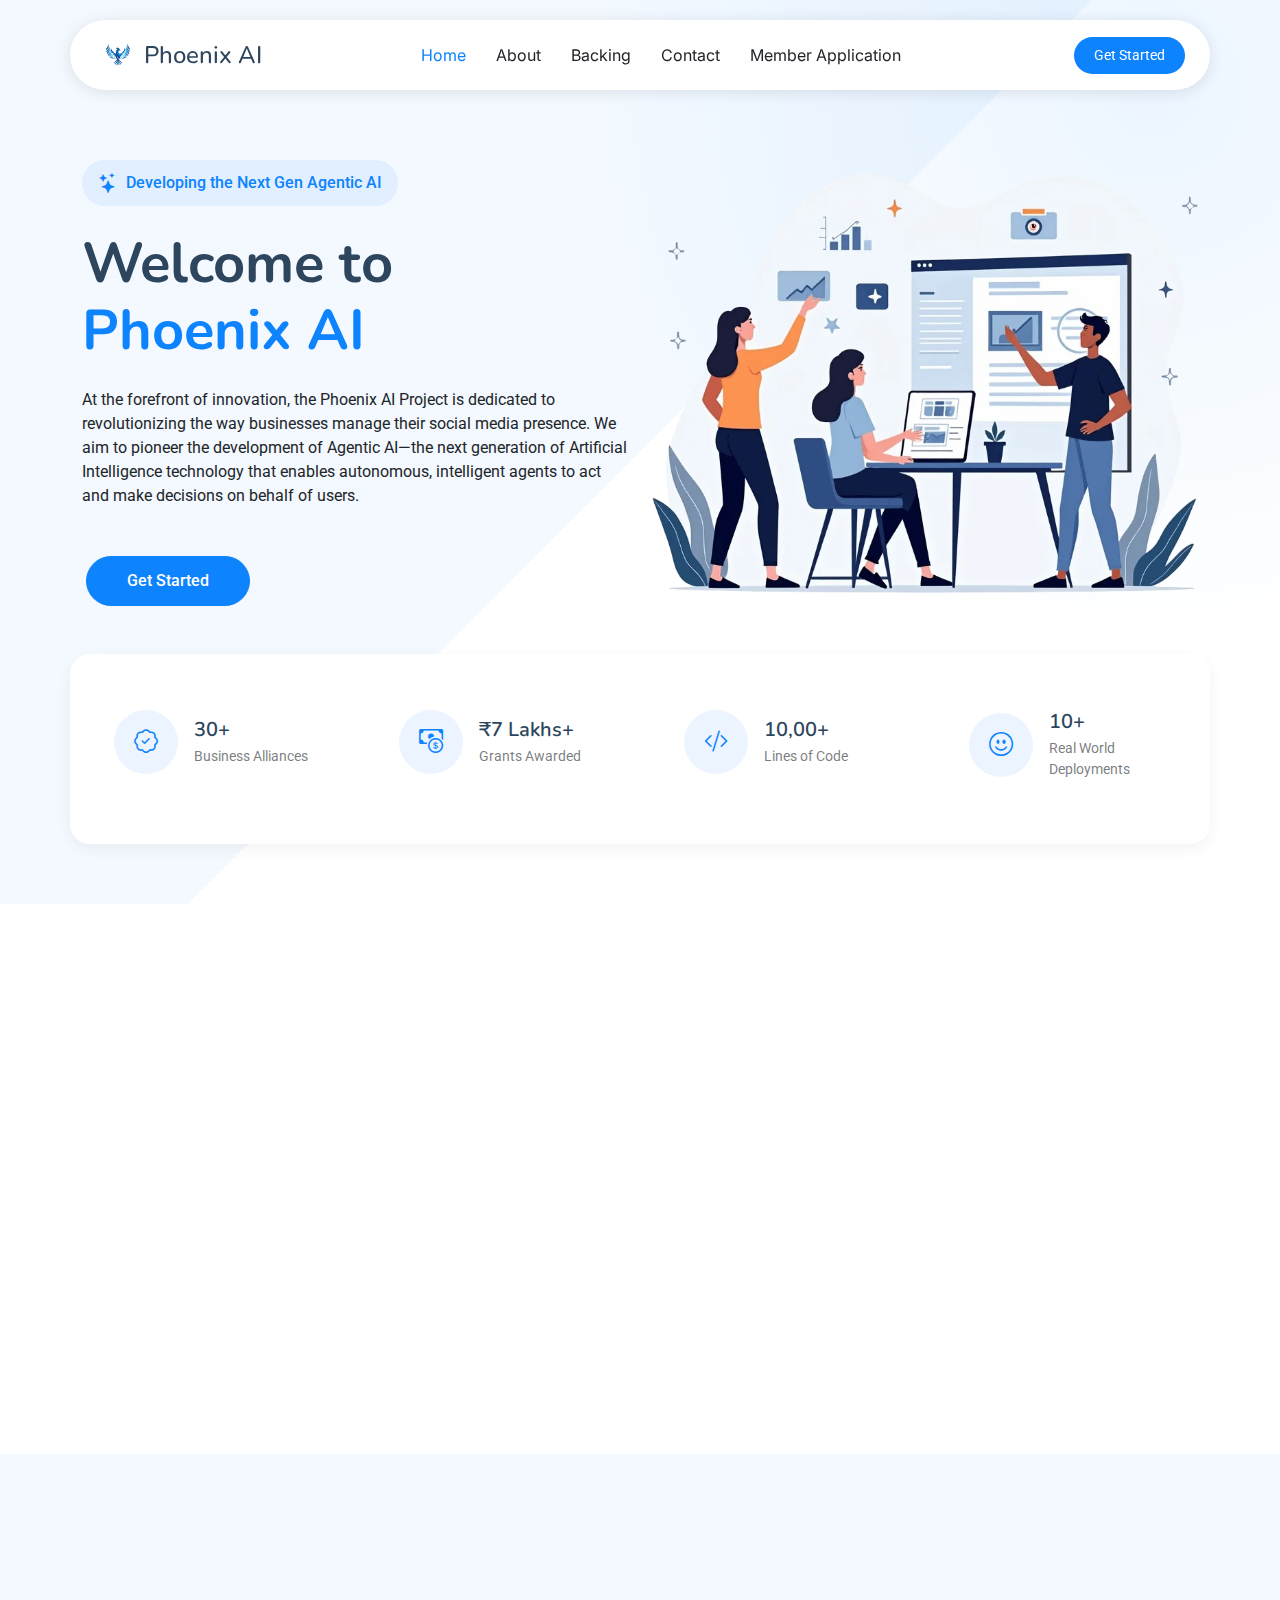
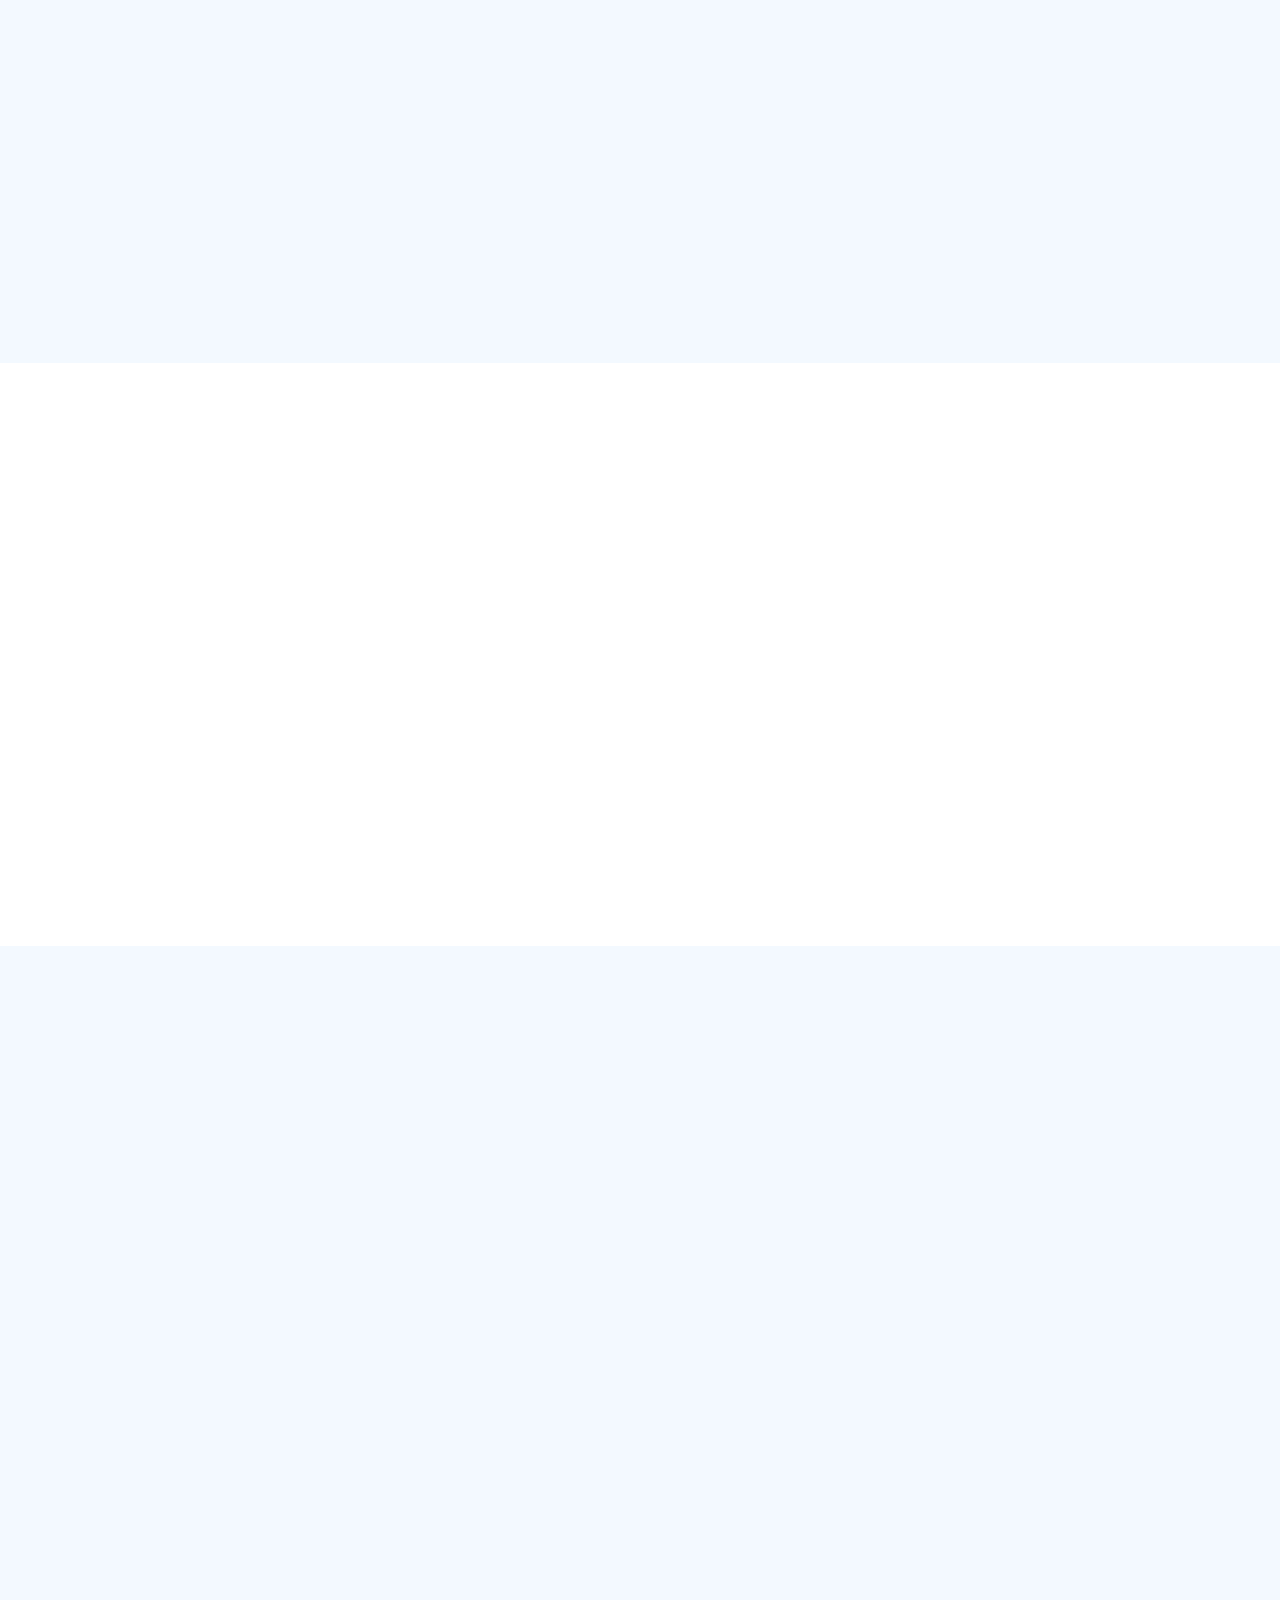
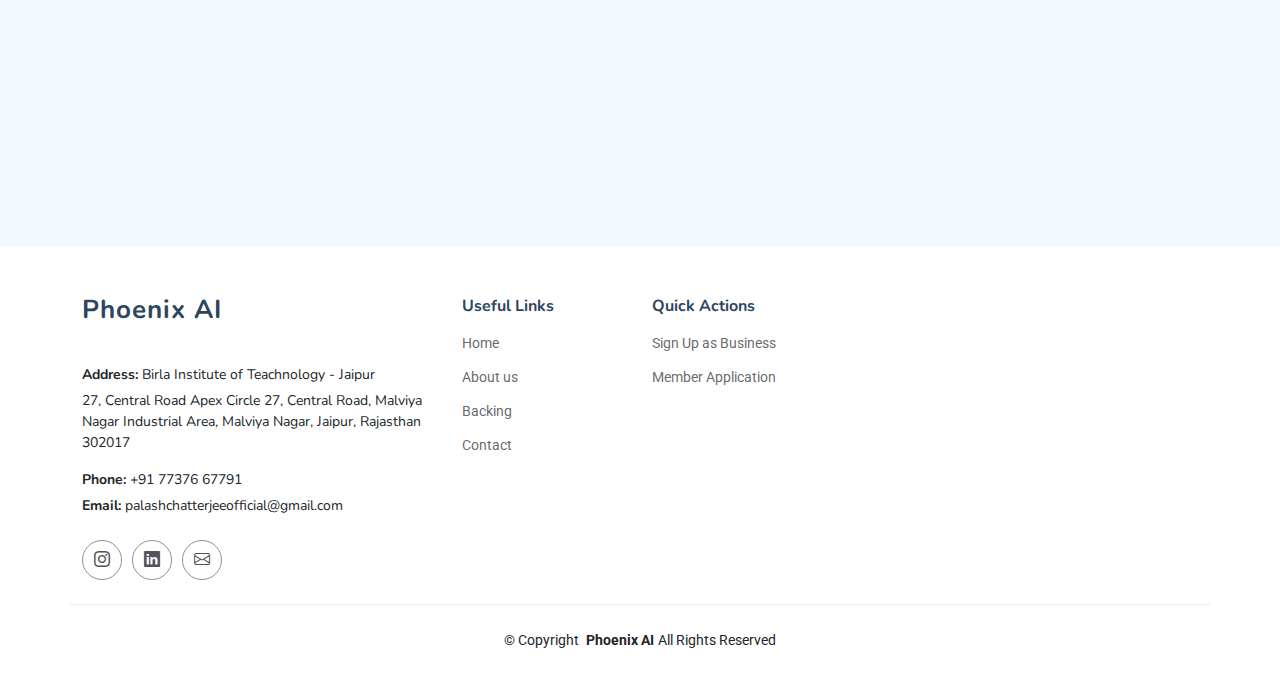
==== commit 9c761e8a: "v 0.0.2" ====
--- a/index.html
+++ b/index.html
@@ -47,8 +47,7 @@
           <li><a href="#hero" class="active">Home</a></li>
           <li><a href="#about">About</a></li>
           <!-- <li><a href="#team">Team</a></li> -->
-          <li><a href="#departments">Departments</a></li>
-          <li><a href="#join-us">Get Started</a></li>
+          <li><a href="#departments">Backing</a></li>
           <!-- <li><a href="#pricing">Pricing</a></li>
           <li class="dropdown"><a href="#"><span>Dropdown</span> <i class="bi bi-chevron-down toggle-dropdown"></i></a>
             <ul>
@@ -68,11 +67,16 @@
             </ul>
           </li> -->
           <li><a href="#contact">Contact</a></li>
+          <li><a
+              href="https://docs.google.com/forms/d/e/1FAIpQLSeFl6k_N0o_e4GuWc0GhZz5CRu0Epm_KCwCUPxORhJEY_TX3A/viewform?usp=dialog"
+              target="_blank">Member Application</a></li>
         </ul>
         <i class="mobile-nav-toggle d-xl-none bi bi-list"></i>
       </nav>
 
-      <a class="btn-getstarted" href="#join-us">Get Started</a>
+      <a class="btn-getstarted"
+        href="https://docs.google.com/forms/d/e/1FAIpQLSfuTD6fAkNoJNau1UJji0piGqZk-yaRiRKhOojTboL6vrV8Tw/viewform?usp=sharing"
+        target="_blank">Get Started</a>
 
     </div>
   </header>
@@ -87,10 +91,10 @@
         <div class="row align-items-center">
           <div class="col-lg-6">
             <div class="hero-content" data-aos="fade-up" data-aos-delay="200">
-              <!-- <div class="company-badge mb-4">
-                <i class="bi bi-gear-fill me-2"></i>
-                Working for your success
-              </div> -->
+              <div class="company-badge mb-4">
+                <i class="bi bi-stars me-2"></i>
+                Developing the Next Gen Agentic AI
+              </div>
 
               <h1 class="mb-4">
                 Welcome to <br>
@@ -99,13 +103,14 @@
 
               <p class="mb-4 mb-md-5">
                 At the forefront of innovation, the Phoenix AI Project is dedicated to revolutionizing the way
-                businesses manage their social media presence. Our mission extends beyond creating cutting-edge tools;
-                we aim to pioneer the development of Agentic AI—the next generation of Artificial Intelligence
+                businesses manage their social media presence.
+                We aim to pioneer the development of Agentic AI—the next generation of Artificial Intelligence
                 technology that enables autonomous, intelligent agents to act and make decisions on behalf of users.
               </p>
 
               <div class="hero-buttons">
-                <a href="#join-us" class="btn btn-primary me-0 me-sm-2 mx-1">Get Started</a>
+                <a href="https://docs.google.com/forms/d/e/1FAIpQLSfuTD6fAkNoJNau1UJji0piGqZk-yaRiRKhOojTboL6vrV8Tw/viewform?usp=sharing"
+                  target="_blank" class="btn btn-primary me-0 me-sm-2 mx-1">Get Started</a>
                 <!-- <a href="https://www.youtube.com/watch?v=Y7f98aduVJ8" class="btn btn-link mt-2 mt-sm-0 glightbox">
                   <i class="bi bi-play-circle me-1"></i>
                   Play Video
@@ -133,52 +138,52 @@
           </div>
         </div>
 
-        <!-- <div class="row stats-row gy-4 mt-5" data-aos="fade-up" data-aos-delay="500">
+        <div class="row stats-row gy-4 mt-5" data-aos="fade-up" data-aos-delay="500">
           <div class="col-lg-3 col-md-6">
             <div class="stat-item">
               <div class="stat-icon">
-                <i class="bi bi-trophy"></i>
+                <i class="bi bi-patch-check"></i>
               </div>
               <div class="stat-content">
-                <h4>3x Won Awards</h4>
-                <p class="mb-0">Vestibulum ante ipsum</p>
+                <h4>30+</h4>
+                <p class="mb-0">Business Alliances</p>
               </div>
             </div>
           </div>
           <div class="col-lg-3 col-md-6">
             <div class="stat-item">
               <div class="stat-icon">
-                <i class="bi bi-briefcase"></i>
+                <i class="bi bi-cash-coin"></i>
               </div>
               <div class="stat-content">
-                <h4>6.5k Faucibus</h4>
-                <p class="mb-0">Nullam quis ante</p>
+                <h4>₹7 Lakhs+ </h4>
+                <p class="mb-0">Grants Awarded</p>
               </div>
             </div>
           </div>
           <div class="col-lg-3 col-md-6">
             <div class="stat-item">
               <div class="stat-icon">
-                <i class="bi bi-graph-up"></i>
+                <i class="bi bi-code-slash"></i>
               </div>
               <div class="stat-content">
-                <h4>80k Mauris</h4>
-                <p class="mb-0">Etiam sit amet orci</p>
+                <h4>10,00+</h4>
+                <p class="mb-0">Lines of Code</p>
               </div>
             </div>
           </div>
           <div class="col-lg-3 col-md-6">
             <div class="stat-item">
               <div class="stat-icon">
-                <i class="bi bi-award"></i>
+                <i class="bi bi-emoji-smile"></i>
               </div>
               <div class="stat-content">
-                <h4>6x Phasellus</h4>
-                <p class="mb-0">Vestibulum ante ipsum</p>
-              </div>
-            </div>
-          </div>
-        </div> -->
+                <h4>10+</h4>
+                <p class="mb-0">Real World Deployments</p>
+              </div>
+            </div>
+          </div>
+        </div>
 
       </div>
 
@@ -258,26 +263,28 @@
               that can handle content creation, scheduling, publishing, and analytics, so you can focus on what matters
               most – growing your business.</p>
 
-            <!-- <div class="row feature-list-wrapper">
+            <p><b>Our values </b></p>
+
+            <div class="row feature-list-wrapper">
               <div class="col-md-6">
                 <ul class="feature-list">
-                  <li><i class="bi bi-check-circle-fill"></i> Lorem ipsum dolor sit amet</li>
-                  <li><i class="bi bi-check-circle-fill"></i> Consectetur adipiscing elit</li>
-                  <li><i class="bi bi-check-circle-fill"></i> Sed do eiusmod tempor</li>
+                  <li><i class="bi bi-check-circle-fill"></i> Pioneering Agentic AI</li>
+                  <li><i class="bi bi-check-circle-fill"></i> Empowering Businesses</li>
+                  <li><i class="bi bi-check-circle-fill"></i> Accessibility for All</li>
                 </ul>
               </div>
               <div class="col-md-6">
                 <ul class="feature-list">
-                  <li><i class="bi bi-check-circle-fill"></i> Incididunt ut labore et</li>
-                  <li><i class="bi bi-check-circle-fill"></i> Dolore magna aliqua</li>
-                  <li><i class="bi bi-check-circle-fill"></i> Ut enim ad minim veniam</li>
+                  <li><i class="bi bi-check-circle-fill"></i> User-Centric Approach</li>
+                  <li><i class="bi bi-check-circle-fill"></i> Adaptability and Growth</li>
+                  <li><i class="bi bi-check-circle-fill"></i> Collaboration and Community</li>
                 </ul>
               </div>
-            </div> -->
+            </div>
 
             <div class="info-wrapper">
               <div class="row gy-4">
-                <div class="col-lg-5">
+                <!-- <div class="col-lg-5">
                   <div class="profile d-flex align-items-center gap-3">
                     <img src="assets/img/palash-chatterjee.jpg" alt="Project Manager Profile" class="profile-image">
                     <div>
@@ -294,7 +301,7 @@
                       <p class="contact-number">+91 77376 67791</p>
                     </div>
                   </div>
-                </div>
+                </div> -->
               </div>
             </div>
           </div>
@@ -661,48 +668,200 @@
   
       </section><!-- /Features 2 Section -->
 
+    <!-- <section id="team" class="team section">
+
+    <div class="container section-title aos-init aos-animate" data-aos="fade-up">
+      <h2>Team</h2>
+      <p>Our hard working team</p>
+    </div>
+    <div class="container">
+
+      <div class="row gy-4">
+
+        <div class="col-lg-3 col-md-6 d-flex align-items-stretch aos-init aos-animate" data-aos="fade-up"
+          data-aos-delay="100">
+          <div class="team-member">
+            <div class="member-img">
+              <img src="assets/img/palash-chatterjee.jpg" class="img-fluid" alt="">
+              <div class="social">
+                <a href=""><i class="bi bi-twitter-x"></i></a>
+                <a href=""><i class="bi bi-facebook"></i></a>
+                <a href=""><i class="bi bi-instagram"></i></a>
+                <a href=""><i class="bi bi-linkedin"></i></a>
+              </div>
+            </div>
+            <div class="member-info">
+              <h4>Palash Chatterjee</h4>
+              <span>Project Manager, Lead Developer</span>
+              <p>Velit aut quia fugit et et. Dolorum ea voluptate vel tempore tenetur ipsa quae aut. Ipsum
+                exercitationem iure minima enim corporis et voluptate.</p>
+            </div>
+          </div>
+        </div>
+
+        <div class="col-lg-3 col-md-6 d-flex align-items-stretch aos-init aos-animate" data-aos="fade-up"
+          data-aos-delay="200">
+          <div class="team-member">
+            <div class="member-img">
+              <img src="assets/img/team/Divyansh.jpeg" class="img-fluid" alt="">
+              <div class="social">
+                <a href=""><i class="bi bi-twitter-x"></i></a>
+                <a href=""><i class="bi bi-facebook"></i></a>
+                <a href=""><i class="bi bi-instagram"></i></a>
+                <a href=""><i class="bi bi-linkedin"></i></a>
+              </div>
+            </div>
+            <div class="member-info">
+              <h4>Divyansh Pankaj Mishra</h4>
+              <span>Python Developer</span>
+              <p>Quo esse repellendus quia id. Est eum et accusantium pariatur fugit nihil minima suscipit corporis.
+                Voluptate sed quas reiciendis animi neque sapiente.</p>
+            </div>
+          </div>
+        </div>
+
+        <div class="col-lg-3 col-md-6 d-flex align-items-stretch aos-init aos-animate" data-aos="fade-up"
+          data-aos-delay="200">
+          <div class="team-member">
+            <div class="member-img">
+              <img src="assets/img/team/JyotirmyaSharma.jpg" class="img-fluid" alt="">
+              <div class="social">
+                <a href=""><i class="bi bi-twitter-x"></i></a>
+                <a href=""><i class="bi bi-facebook"></i></a>
+                <a href=""><i class="bi bi-instagram"></i></a>
+                <a href=""><i class="bi bi-linkedin"></i></a>
+              </div>
+            </div>
+            <div class="member-info">
+              <h4>Jyotirmya Sharma</h4>
+              <span>Growth Development Executive</span>
+              <p>Quo esse repellendus quia id. Est eum et accusantium pariatur fugit nihil minima suscipit corporis.
+                Voluptate sed quas reiciendis animi neque sapiente.</p>
+            </div>
+          </div>
+        </div>
+
+        <div class="col-lg-3 col-md-6 d-flex align-items-stretch aos-init aos-animate" data-aos="fade-up"
+          data-aos-delay="300">
+          <div class="team-member">
+            <div class="member-img">
+              <img src="assets/img/team/ManishaParwani.jpg" class="img-fluid" alt="">
+              <div class="social">
+                <a href=""><i class="bi bi-twitter-x"></i></a>
+                <a href=""><i class="bi bi-facebook"></i></a>
+                <a href=""><i class="bi bi-instagram"></i></a>
+                <a href=""><i class="bi bi-linkedin"></i></a>
+              </div>
+            </div>
+            <div class="member-info">
+              <h4>Manisha Parwani</h4>
+              <span>Growth Development Executive</span>
+              <p>Vero omnis enim consequatur. Voluptas consectetur unde qui molestiae deserunt. Voluptates enim aut
+                architecto porro aspernatur molestiae modi.</p>
+            </div>
+          </div>
+        </div>
+
+        <div class="col-lg-3 col-md-6 d-flex align-items-stretch aos-init aos-animate" data-aos="fade-up"
+          data-aos-delay="400">
+          <div class="team-member">
+            <div class="member-img">
+              <img src="assets/img/team/ManasviSingh.jpg" class="img-fluid" alt="">
+              <div class="social">
+                <a href=""><i class="bi bi-twitter-x"></i></a>
+                <a href=""><i class="bi bi-facebook"></i></a>
+                <a href=""><i class="bi bi-instagram"></i></a>
+                <a href=""><i class="bi bi-linkedin"></i></a>
+              </div>
+            </div>
+            <div class="member-info">
+              <h4>Manasvi Singh</h4>
+              <span>Growth Development Executive</span>
+              <p>Rerum voluptate non adipisci animi distinctio et deserunt amet voluptas. Quia aut aliquid doloremque
+                ut possimus ipsum officia.</p>
+            </div>
+          </div>
+        </div>
+
+        <div class="col-lg-3 col-md-6 d-flex align-items-stretch aos-init aos-animate" data-aos="fade-up"
+          data-aos-delay="400">
+          <div class="team-member">
+            <div class="member-img">
+              <img src="assets/img/team/DipraaArora.jpg" class="img-fluid" alt="">
+              <div class="social">
+                <a href=""><i class="bi bi-twitter-x"></i></a>
+                <a href=""><i class="bi bi-facebook"></i></a>
+                <a href=""><i class="bi bi-instagram"></i></a>
+                <a href=""><i class="bi bi-linkedin"></i></a>
+              </div>
+            </div>
+            <div class="member-info">
+              <h4>Dipraa Arora</h4>
+              <span>Growth Development Executive</span>
+              <p>Rerum voluptate non adipisci animi distinctio et deserunt amet voluptas. Quia aut aliquid doloremque
+                ut possimus ipsum officia.</p>
+            </div>
+          </div>
+        </div>
+
+      </div>
+
+    </div>
+
+    </section> -->
+
     <!-- Departments Section -->
     <section id="departments" class="departments section light-background">
 
       <!-- Section Title  -->
       <div class="container section-title" data-aos="fade-up">
-        <h2>Our Departments</h2>
-        <p>Meet the pillars of Phoenix AI – Dive into Our Departments.</p>
+        <h2>Backed By</h2>
+        <p>We are supported by </p>
       </div>
 
       <div class="container" data-aos="fade-up" data-aos-delay="100">
 
         <div class="row g-4">
 
-          <div class="col-lg-6" data-aos="fade-up" data-aos-delay="100">
+          <div class="col-lg-4" data-aos="fade-up" data-aos-delay="100">
             <div class="service-card d-flex">
-              <div class="icon flex-shrink-0">
+              <!-- <div class="icon flex-shrink-0">
                 <i class="bi bi-activity"></i>
-              </div>
+              </div> -->
               <div>
-                <h3>Development</h3>
-                <p>Our dedicated team of experts is focused on refining the AI agent to provide a highly intuitive and
+                <!-- <h3>Microsoft</h3> -->
+                <!-- <p>Our dedicated team of experts is focused on refining the AI agent to provide a highly intuitive and
                   robust solution. We are constantly evolving the AI's capabilities to ensure it meets the dynamic needs
-                  of businesses.</p>
+                  of businesses.</p> -->
                 <!-- <a href="service-details.html" class="read-more">Read More <i class="bi bi-arrow-right"></i></a> -->
-              </div>
-            </div>
-          </div>
-
-          <div class="col-lg-6" data-aos="fade-up" data-aos-delay="200">
+                <img class="img-fluid" src="assets/img/backed-by/microsoft.png" />
+              </div>
+            </div>
+          </div>
+
+          <div class="col-lg-4" data-aos="fade-up" data-aos-delay="200">
             <div class="service-card d-flex">
-              <div class="icon flex-shrink-0">
+              <!-- <div class="icon flex-shrink-0">
                 <i class="bi bi-diagram-3"></i>
-              </div>
+              </div> -->
               <div>
-                <h3>Operations</h3>
+                <!-- <h3>DoITC, Gov. of Rajasthan</h3>
                 <p>The Operations team is tasked with onboarding users and gathering valuable feedback. We are actively
-                  acquiring users to test our AI agent, ensuring it performs flawlessly in real-world scenarios.</p>
+                  acquiring users to test our AI agent, ensuring it performs flawlessly in real-world scenarios.</p> -->
                 <!-- <a href="service-details.html" class="read-more">Read More <i class="bi bi-arrow-right"></i></a> -->
-              </div>
-            </div>
-          </div>
-
+                <img class="img-fluid" src="assets/img/backed-by/doitc.png" />
+              </div>
+            </div>
+          </div>
+
+
+          <div class="col-lg-4" data-aos="fade-up" data-aos-delay="200">
+            <div class="service-card d-flex">
+              <div>
+                <img class="img-fluid" src="assets/img/backed-by/aicte.png" />
+              </div>
+            </div>
+          </div>
         </div>
 
       </div>
@@ -725,7 +884,8 @@
               We are excited about the future of Phoenix AI and look forward to bringing more users on board as we grow
               and improve our product.
             </p>
-            <a href="#contact" class="btn btn-cta">Join</a>
+            <a href="https://docs.google.com/forms/d/e/1FAIpQLSfuTD6fAkNoJNau1UJji0piGqZk-yaRiRKhOojTboL6vrV8Tw/viewform?usp=sharing"
+              class="btn btn-cta" target="_blank">Get Started</a>
           </div>
 
           <!-- Abstract Background Elements -->
@@ -1025,8 +1185,9 @@
                 </div>
                 <div class="content">
                   <h4>Our Location</h4>
-                  <p>Birla Institute of Teachnology</p>
-                  <p>Jaipur</p>
+                  <p>Birla Institute of Teachnology - Jaipur</p>
+                  <p>27, Central Road Apex Circle 27, Central Road, Malviya Nagar Industrial Area, Malviya Nagar,
+                    Jaipur, Rajasthan 302017</p>
                 </div>
               </div>
 
@@ -1099,8 +1260,9 @@
             <span class="sitename">Phoenix AI</span>
           </a>
           <div class="footer-contact pt-3">
-            <p>Birla Institute of Teachnology</p>
-            <p>Jaipur</p>
+            <p><strong>Address:</strong> Birla Institute of Teachnology - Jaipur</p>
+            <p>27, Central Road Apex Circle 27, Central Road, Malviya Nagar Industrial Area, Malviya Nagar,
+              Jaipur, Rajasthan 302017</p>
             <p class="mt-3"><strong>Phone:</strong> <span>+91 77376 67791</span></p>
             <p><strong>Email:</strong> <span>palashchatterjeeofficial@gmail.com</span></p>
           </div>
@@ -1117,15 +1279,16 @@
             <li><a href="#home">Home</a></li>
             <li><a href="#about">About us</a></li>
             <!-- <li><a href="#team">Team</a></li> -->
-            <li><a href="#departments">Departments</a></li>
+            <li><a href="#departments">Backing</a></li>
+            <li><a href="#contact">Contact</a></li>
           </ul>
         </div>
 
         <div class="col-lg-2 col-md-3 footer-links">
-          <h4 style="visibility: hidden;">Our departments</h4>
+          <h4>Quick Actions</h4>
           <ul>
-            <li><a href="#join-us">Get Started</a></li>
-            <li><a href="#contact">Contact</a></li>
+            <li><a href="#join-us">Sign Up as Business</a></li>
+            <li><a href="#join-us">Member Application</a></li>
           </ul>
         </div>
 
@@ -1156,14 +1319,14 @@
     </div> -->
 
         <div class="container copyright text-center mt-4">
-          <p>© <span>Copyright</span> <strong class="px-1 sitename">Phoenix AI</strong> <span>All Rights Reserved</span>
+          <p>© <span>Copyright</span> <strong class="px-1 sitename">Phoenix AI</strong><span>All Rights Reserved</span>
           </p>
           <div class="credits">
             <!-- All the links in the footer should remain intact. -->
             <!-- You can delete the links only if you've purchased the pro version. -->
             <!-- Licensing information: https://bootstrapmade.com/license/ -->
             <!-- Purchase the pro version with working PHP/AJAX contact form: [buy-url] -->
-            Designed by <a href="https://bootstrapmade.com/">BootstrapMade</a>
+            <!-- Designed by <a href="https://bootstrapmade.com/">BootstrapMade</a> -->
           </div>
         </div>
 
--- a/assets/css/main.css
+++ b/assets/css/main.css
@@ -1595,9 +1595,9 @@
 }
 
 /*--------------------------------------------------------------
-# team Section
---------------------------------------------------------------*/
-.team .testimonial-item {
+# team-alt Section
+--------------------------------------------------------------*/
+.team-alt .testimonial-item {
   background-color: var(--surface-color);
   box-shadow: 0px 2px 30px rgba(0, 0, 0, 0.08);
   padding: 30px;
@@ -1605,7 +1605,7 @@
   height: 100%;
 }
 
-.team .testimonial-item .testimonial-img {
+.team-alt .testimonial-item .testimonial-img {
   width: 90px;
   border-radius: 50px;
   border: 6px solid var(--background-color);
@@ -1613,41 +1613,41 @@
   margin: 0 10px 0 0;
 }
 
-.team .testimonial-item h3 {
+.team-alt .testimonial-item h3 {
   font-size: 18px;
   font-weight: bold;
   margin: 10px 0 5px 0;
 }
 
-.team .testimonial-item h4 {
+.team-alt .testimonial-item h4 {
   font-size: 14px;
   color: color-mix(in srgb, var(--default-color), transparent 20%);
   margin: 0;
 }
 
-.team .testimonial-item .stars {
+.team-alt .testimonial-item .stars {
   margin: 10px 0;
 }
 
-.team .testimonial-item .stars i {
+.team-alt .testimonial-item .stars i {
   color: #ffc107;
   margin: 0 1px;
 }
 
-.team .testimonial-item .quote-icon-left,
-.team .testimonial-item .quote-icon-right {
+.team-alt .testimonial-item .quote-icon-left,
+.team-alt .testimonial-item .quote-icon-right {
   color: color-mix(in srgb, var(--accent-color), transparent 50%);
   font-size: 26px;
   line-height: 0;
 }
 
-.team .testimonial-item .quote-icon-left {
+.team-alt .testimonial-item .quote-icon-left {
   display: inline-block;
   left: -5px;
   position: relative;
 }
 
-.team .testimonial-item .quote-icon-right {
+.team-alt .testimonial-item .quote-icon-right {
   display: inline-block;
   right: -5px;
   position: relative;
@@ -1655,10 +1655,104 @@
   transform: scale(-1, -1);
 }
 
-.team .testimonial-item p {
+.team-alt .testimonial-item p {
   font-style: italic;
   margin: 15px 0 0 0;
   padding: 0;
+}
+
+/*--------------------------------------------------------------
+# Team Section
+--------------------------------------------------------------*/
+.team .team-member {
+  box-shadow: 0px 0 30px rgba(0, 0, 0, 0.1);
+  overflow: hidden;
+  text-align: center;
+  border-radius: 5px;
+  transition: 0.3s;
+}
+
+.team .team-member .member-img {
+  position: relative;
+  overflow: hidden;
+}
+
+.team .team-member .member-img:after {
+  position: absolute;
+  content: "";
+  left: -1px;
+  right: -1px;
+  bottom: -1px;
+  height: 100%;
+  background-color: var(--surface-color);
+  -webkit-mask: url("../img/team-shape.svg") no-repeat center bottom;
+  mask: url("../img/team-shape.svg") no-repeat center bottom;
+  -webkit-mask-size: contain;
+  mask-size: contain;
+  z-index: 1;
+}
+
+.team .team-member .social {
+  position: absolute;
+  right: -100%;
+  top: 30px;
+  opacity: 0;
+  border-radius: 4px;
+  transition: 0.5s;
+  background: color-mix(in srgb, var(--background-color), transparent 60%);
+  z-index: 2;
+}
+
+.team .team-member .social a {
+  transition: color 0.3s;
+  color: color-mix(in srgb, var(--default-color), transparent 50%);
+  margin: 15px 12px;
+  display: block;
+  line-height: 0;
+  text-align: center;
+}
+
+.team .team-member .social a:hover {
+  color: var(--default-color);
+}
+
+.team .team-member .social i {
+  font-size: 18px;
+}
+
+.team .team-member .member-info {
+  padding: 10px 15px 20px 15px;
+}
+
+.team .team-member .member-info h4 {
+  font-weight: 700;
+  margin-bottom: 5px;
+  font-size: 20px;
+}
+
+.team .team-member .member-info span {
+  display: block;
+  font-size: 14px;
+  font-weight: 400;
+  color: color-mix(in srgb, var(--default-color), transparent 50%);
+}
+
+.team .team-member .member-info p {
+  font-style: italic;
+  font-size: 14px;
+  padding-top: 15px;
+  line-height: 26px;
+  color: color-mix(in srgb, var(--default-color), transparent 30%);
+}
+
+.team .team-member:hover {
+  transform: scale(1.08);
+  box-shadow: 0px 0 30px rgba(0, 0, 0, 0.1);
+}
+
+.team .team-member:hover .social {
+  right: 8px;
+  opacity: 1;
 }
 
 /*--------------------------------------------------------------
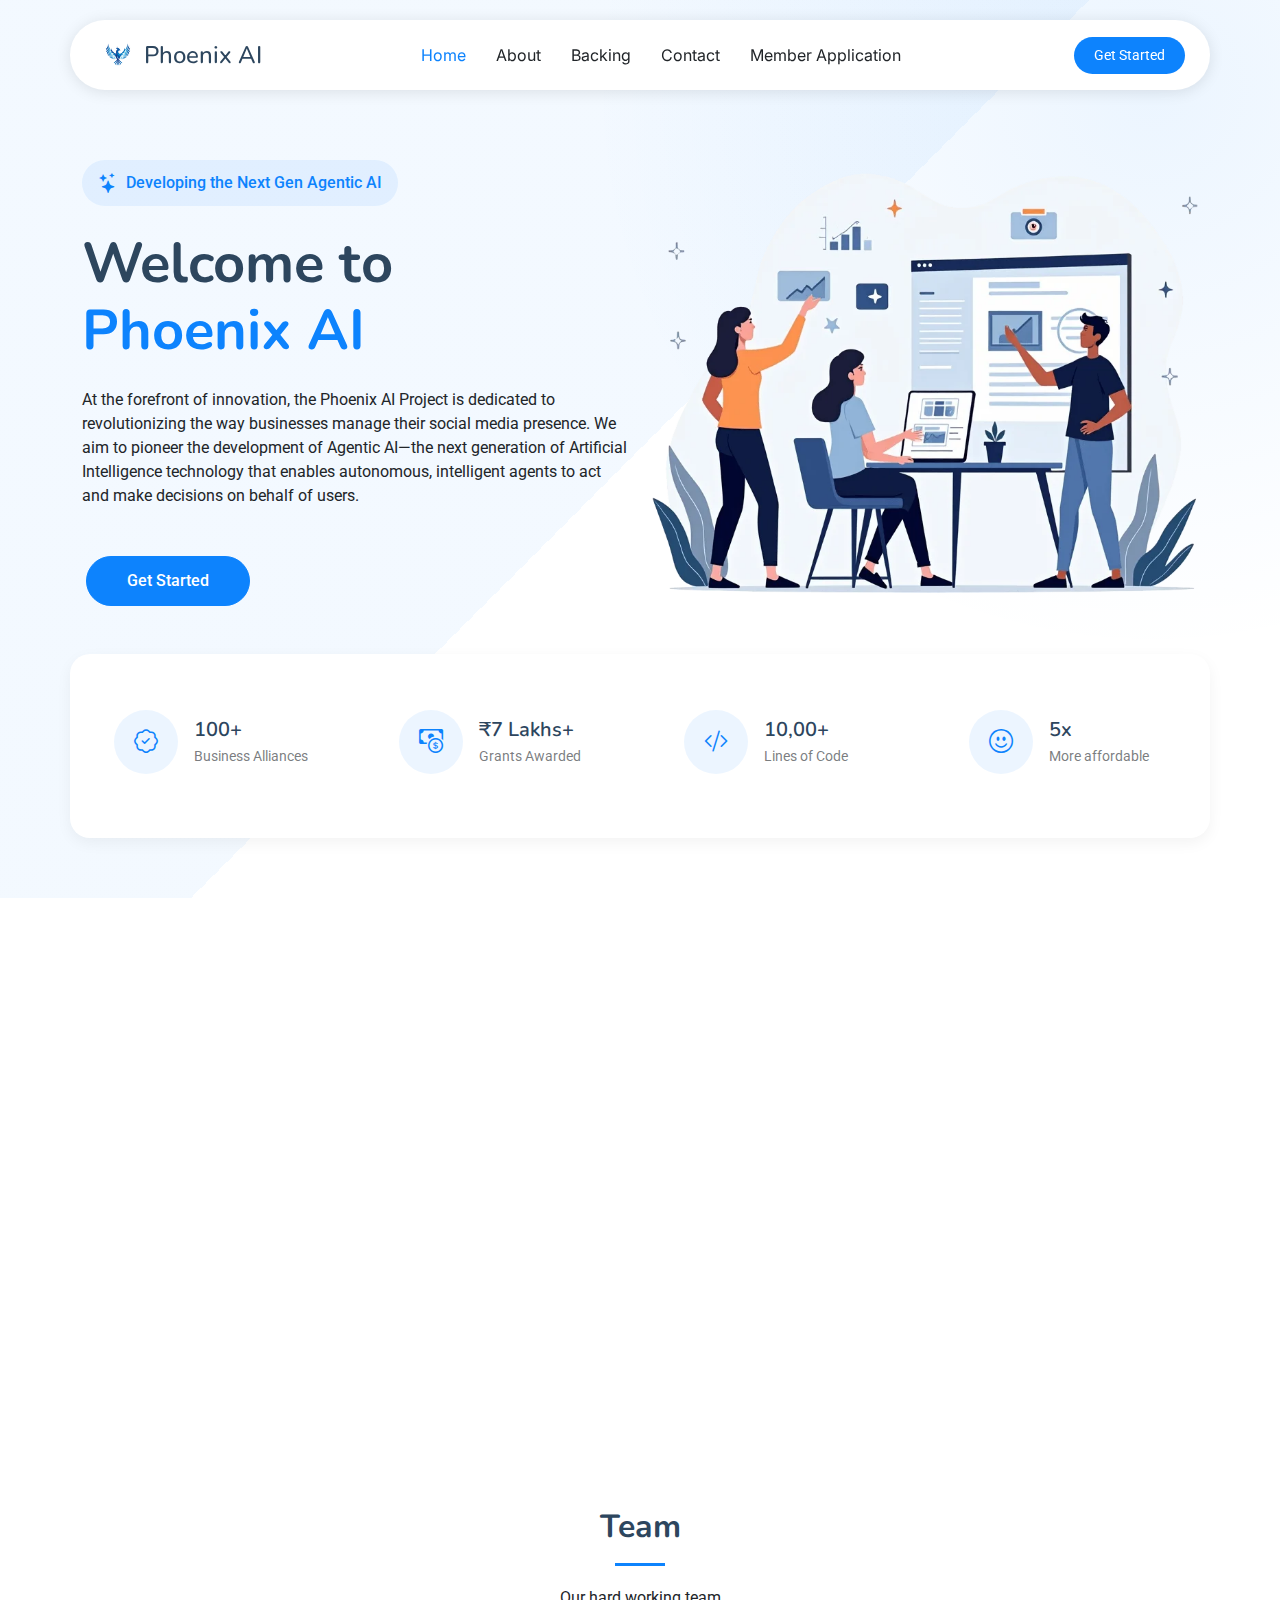
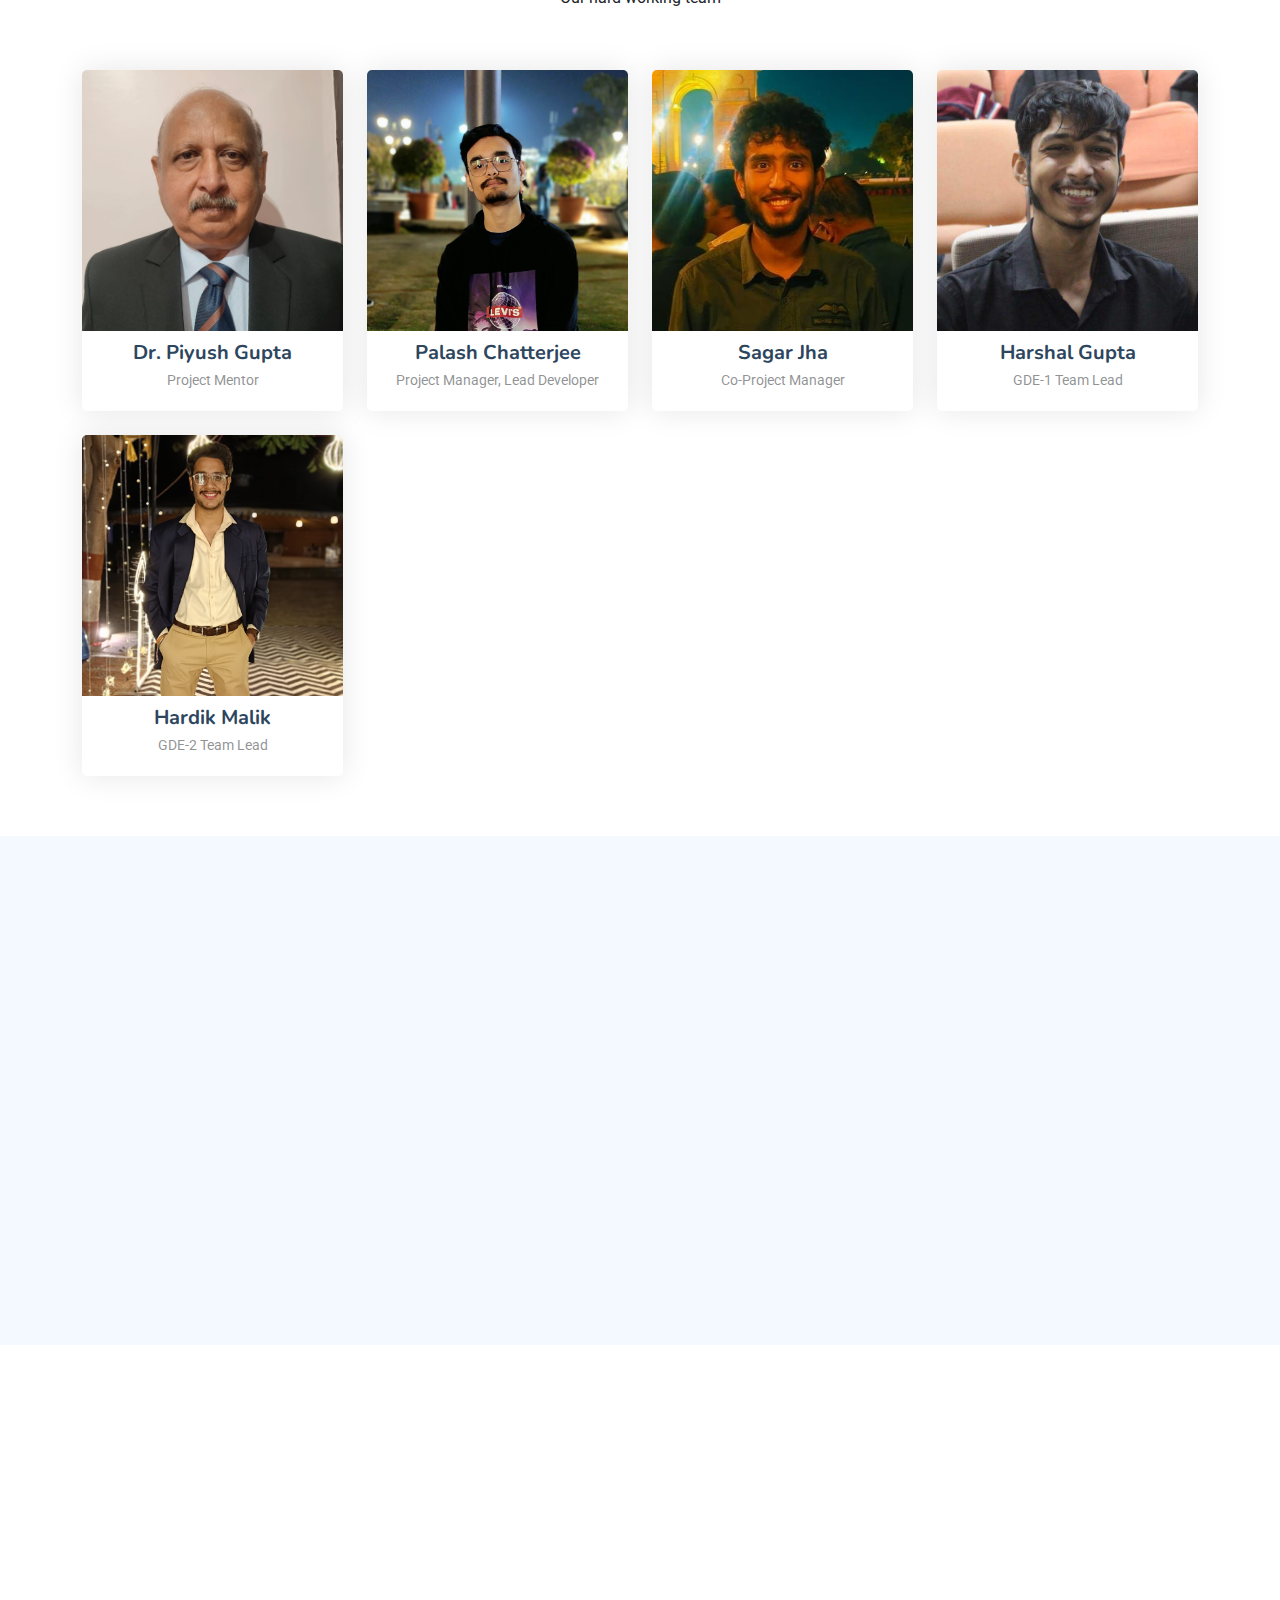
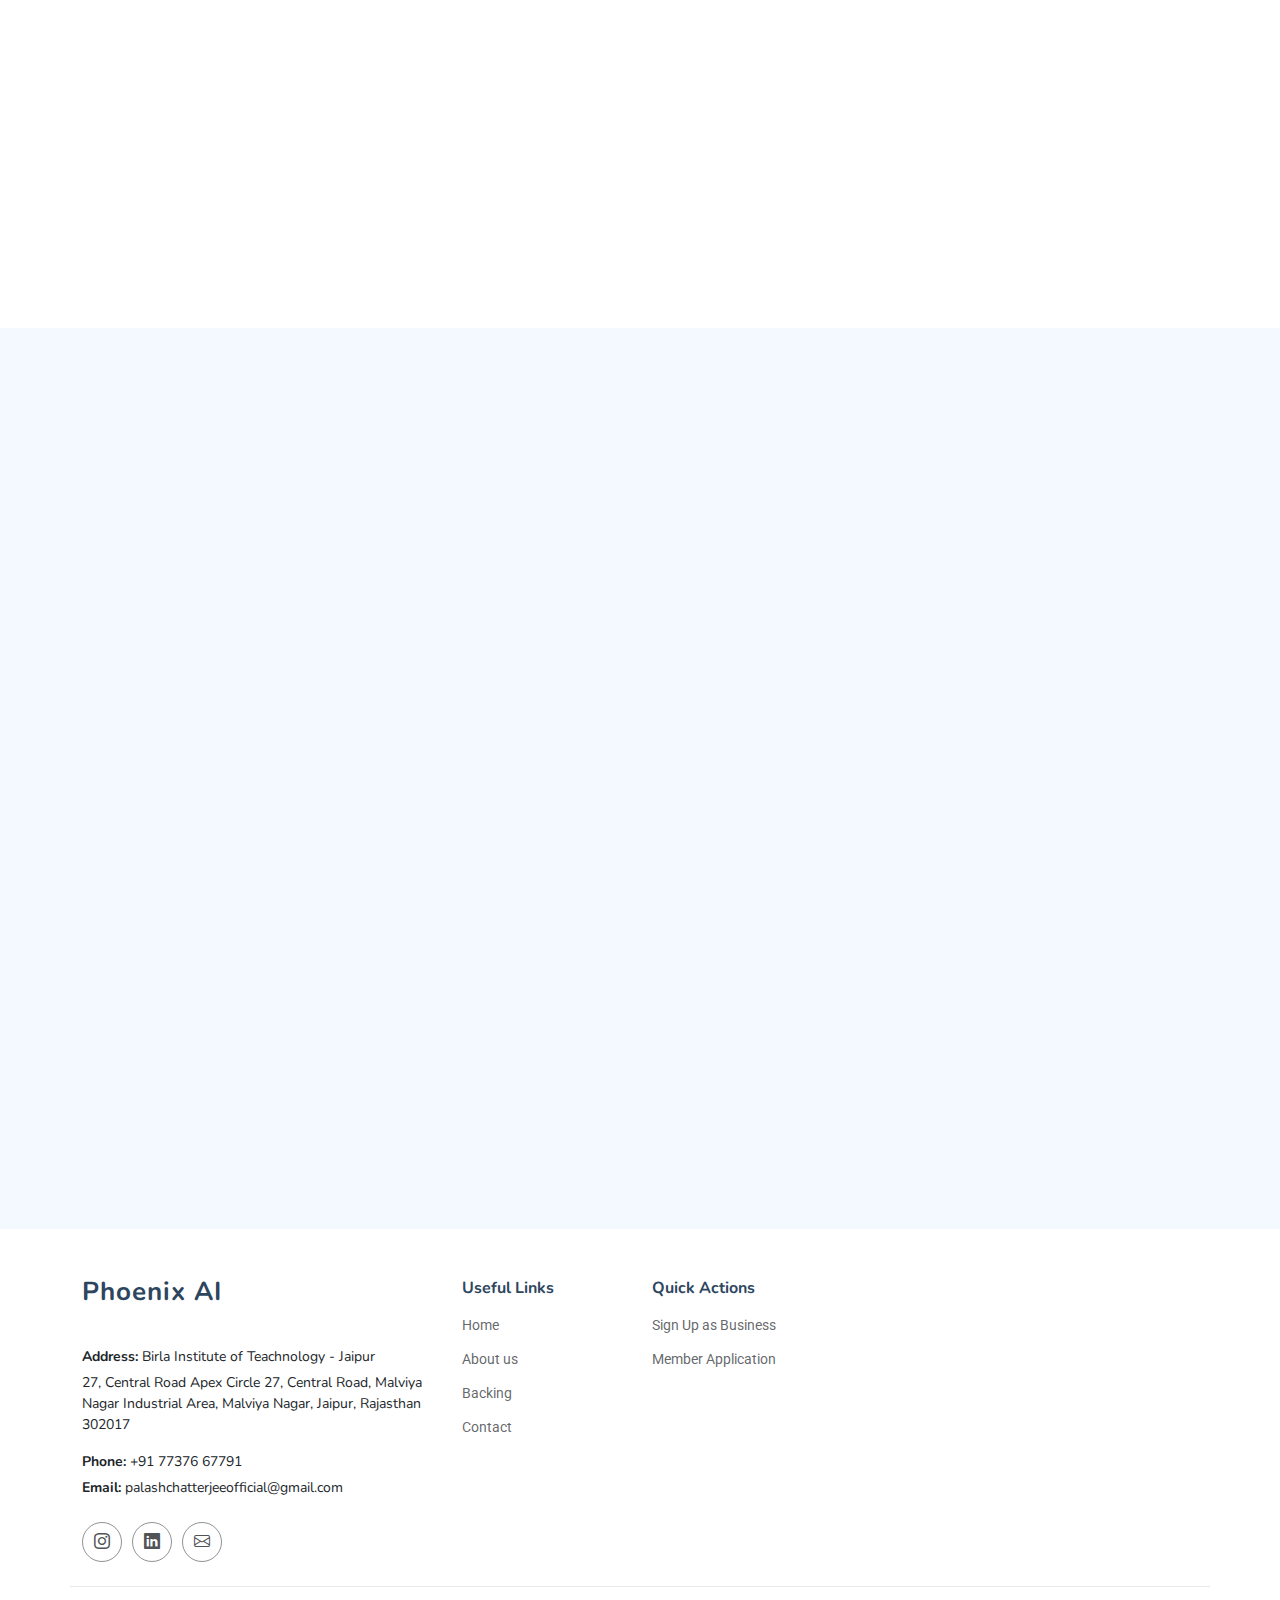
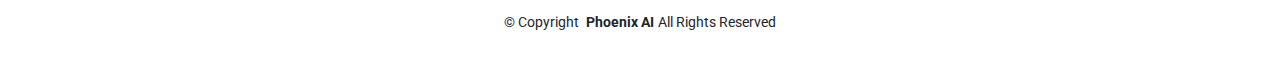
==== commit abdee6b4: "v 0.0.3" ====
--- a/index.html
+++ b/index.html
@@ -145,7 +145,7 @@
                 <i class="bi bi-patch-check"></i>
               </div>
               <div class="stat-content">
-                <h4>30+</h4>
+                <h4>100+</h4>
                 <p class="mb-0">Business Alliances</p>
               </div>
             </div>
@@ -178,8 +178,8 @@
                 <i class="bi bi-emoji-smile"></i>
               </div>
               <div class="stat-content">
-                <h4>10+</h4>
-                <p class="mb-0">Real World Deployments</p>
+                <h4>5x</h4>
+                <p class="mb-0">More affordable</p>
               </div>
             </div>
           </div>
@@ -668,147 +668,127 @@
   
       </section><!-- /Features 2 Section -->
 
-    <!-- <section id="team" class="team section">
-
-    <div class="container section-title aos-init aos-animate" data-aos="fade-up">
-      <h2>Team</h2>
-      <p>Our hard working team</p>
-    </div>
-    <div class="container">
-
-      <div class="row gy-4">
-
-        <div class="col-lg-3 col-md-6 d-flex align-items-stretch aos-init aos-animate" data-aos="fade-up"
-          data-aos-delay="100">
-          <div class="team-member">
-            <div class="member-img">
-              <img src="assets/img/palash-chatterjee.jpg" class="img-fluid" alt="">
-              <div class="social">
-                <a href=""><i class="bi bi-twitter-x"></i></a>
-                <a href=""><i class="bi bi-facebook"></i></a>
-                <a href=""><i class="bi bi-instagram"></i></a>
-                <a href=""><i class="bi bi-linkedin"></i></a>
-              </div>
-            </div>
-            <div class="member-info">
-              <h4>Palash Chatterjee</h4>
-              <span>Project Manager, Lead Developer</span>
-              <p>Velit aut quia fugit et et. Dolorum ea voluptate vel tempore tenetur ipsa quae aut. Ipsum
-                exercitationem iure minima enim corporis et voluptate.</p>
-            </div>
-          </div>
-        </div>
-
-        <div class="col-lg-3 col-md-6 d-flex align-items-stretch aos-init aos-animate" data-aos="fade-up"
-          data-aos-delay="200">
-          <div class="team-member">
-            <div class="member-img">
-              <img src="assets/img/team/Divyansh.jpeg" class="img-fluid" alt="">
-              <div class="social">
-                <a href=""><i class="bi bi-twitter-x"></i></a>
-                <a href=""><i class="bi bi-facebook"></i></a>
-                <a href=""><i class="bi bi-instagram"></i></a>
-                <a href=""><i class="bi bi-linkedin"></i></a>
-              </div>
-            </div>
-            <div class="member-info">
-              <h4>Divyansh Pankaj Mishra</h4>
-              <span>Python Developer</span>
-              <p>Quo esse repellendus quia id. Est eum et accusantium pariatur fugit nihil minima suscipit corporis.
-                Voluptate sed quas reiciendis animi neque sapiente.</p>
-            </div>
-          </div>
-        </div>
-
-        <div class="col-lg-3 col-md-6 d-flex align-items-stretch aos-init aos-animate" data-aos="fade-up"
-          data-aos-delay="200">
-          <div class="team-member">
-            <div class="member-img">
-              <img src="assets/img/team/JyotirmyaSharma.jpg" class="img-fluid" alt="">
-              <div class="social">
-                <a href=""><i class="bi bi-twitter-x"></i></a>
-                <a href=""><i class="bi bi-facebook"></i></a>
-                <a href=""><i class="bi bi-instagram"></i></a>
-                <a href=""><i class="bi bi-linkedin"></i></a>
-              </div>
-            </div>
-            <div class="member-info">
-              <h4>Jyotirmya Sharma</h4>
-              <span>Growth Development Executive</span>
-              <p>Quo esse repellendus quia id. Est eum et accusantium pariatur fugit nihil minima suscipit corporis.
-                Voluptate sed quas reiciendis animi neque sapiente.</p>
-            </div>
-          </div>
-        </div>
-
-        <div class="col-lg-3 col-md-6 d-flex align-items-stretch aos-init aos-animate" data-aos="fade-up"
-          data-aos-delay="300">
-          <div class="team-member">
-            <div class="member-img">
-              <img src="assets/img/team/ManishaParwani.jpg" class="img-fluid" alt="">
-              <div class="social">
-                <a href=""><i class="bi bi-twitter-x"></i></a>
-                <a href=""><i class="bi bi-facebook"></i></a>
-                <a href=""><i class="bi bi-instagram"></i></a>
-                <a href=""><i class="bi bi-linkedin"></i></a>
-              </div>
-            </div>
-            <div class="member-info">
-              <h4>Manisha Parwani</h4>
-              <span>Growth Development Executive</span>
-              <p>Vero omnis enim consequatur. Voluptas consectetur unde qui molestiae deserunt. Voluptates enim aut
-                architecto porro aspernatur molestiae modi.</p>
-            </div>
-          </div>
-        </div>
-
-        <div class="col-lg-3 col-md-6 d-flex align-items-stretch aos-init aos-animate" data-aos="fade-up"
-          data-aos-delay="400">
-          <div class="team-member">
-            <div class="member-img">
-              <img src="assets/img/team/ManasviSingh.jpg" class="img-fluid" alt="">
-              <div class="social">
-                <a href=""><i class="bi bi-twitter-x"></i></a>
-                <a href=""><i class="bi bi-facebook"></i></a>
-                <a href=""><i class="bi bi-instagram"></i></a>
-                <a href=""><i class="bi bi-linkedin"></i></a>
-              </div>
-            </div>
-            <div class="member-info">
-              <h4>Manasvi Singh</h4>
-              <span>Growth Development Executive</span>
-              <p>Rerum voluptate non adipisci animi distinctio et deserunt amet voluptas. Quia aut aliquid doloremque
-                ut possimus ipsum officia.</p>
-            </div>
-          </div>
-        </div>
-
-        <div class="col-lg-3 col-md-6 d-flex align-items-stretch aos-init aos-animate" data-aos="fade-up"
-          data-aos-delay="400">
-          <div class="team-member">
-            <div class="member-img">
-              <img src="assets/img/team/DipraaArora.jpg" class="img-fluid" alt="">
-              <div class="social">
-                <a href=""><i class="bi bi-twitter-x"></i></a>
-                <a href=""><i class="bi bi-facebook"></i></a>
-                <a href=""><i class="bi bi-instagram"></i></a>
-                <a href=""><i class="bi bi-linkedin"></i></a>
-              </div>
-            </div>
-            <div class="member-info">
-              <h4>Dipraa Arora</h4>
-              <span>Growth Development Executive</span>
-              <p>Rerum voluptate non adipisci animi distinctio et deserunt amet voluptas. Quia aut aliquid doloremque
-                ut possimus ipsum officia.</p>
-            </div>
-          </div>
-        </div>
-
-      </div>
-
-    </div>
-
-    </section> -->
+    <section id="team" class="team section">
+
+      <div class="container section-title aos-init aos-animate" data-aos="fade-up">
+        <h2>Team</h2>
+        <p>Our hard working team</p>
+      </div>
+      <div class="container">
+
+        <div class="row gy-4">
+
+          <div class="col-lg-3 col-md-6 d-flex align-items-stretch aos-init aos-animate" data-aos="fade-up"
+            data-aos-delay="100">
+            <div class="team-member">
+              <div class="member-img">
+                <img src="assets/img/team/piyush-gupta.jpeg" class="img-fluid" alt="">
+                <div class="social">
+                  <!-- <a href=""><i class="bi bi-instagram"></i></a> -->
+                  <a href="https://www.linkedin.com/in/piyush-gupta-945b91228/"><i class="bi bi-linkedin"></i></a>
+                </div>
+              </div>
+              <div class="member-info">
+                <h4>Dr. Piyush Gupta</h4>
+                <span>Project Mentor</span>
+                <!-- <p>Velit aut quia fugit et et. Dolorum ea voluptate vel tempore tenetur ipsa quae aut. Ipsum
+                  exercitationem iure minima enim corporis et voluptate.</p> -->
+              </div>
+            </div>
+          </div>
+
+          <div class="col-lg-3 col-md-6 d-flex align-items-stretch aos-init aos-animate" data-aos="fade-up"
+            data-aos-delay="100">
+            <div class="team-member">
+              <div class="member-img">
+                <img src="assets/img/palash-chatterjee.jpg" class="img-fluid" alt="">
+                <div class="social">
+                  <a href="https://www.instagram.com/palashchatterjee.13" target="_blank">
+                    <i class="bi bi-instagram"></i>
+                  </a>
+                  <a href="https://www.linkedin.com/in/palashchatterjee13" target="_blank">
+                    <i class="bi bi-linkedin"></i>
+                  </a>
+                  <a href="https://palashchatterjee.in/" target="_blank">
+                    <i class="bi bi-globe"></i>
+                  </a>
+                </div>
+              </div>
+              <div class="member-info">
+                <h4>Palash Chatterjee</h4>
+                <span>Project Manager, Lead Developer</span>
+              </div>
+            </div>
+          </div>
+
+          <div class="col-lg-3 col-md-6 d-flex align-items-stretch aos-init aos-animate" data-aos="fade-up"
+            data-aos-delay="200">
+            <div class="team-member">
+              <div class="member-img">
+                <img src="assets/img/team/sagar-jha.jpeg" class="img-fluid" alt="">
+                <div class="social">
+                  <a href="https://www.instagram.com/sagar_jha16108/" target="_blank">
+                    <i class="bi bi-instagram"></i>
+                  </a>
+                  <a href="https://www.linkedin.com/in/sagar-kumar-jha-362179323" target="_blank">
+                    <i class="bi bi-linkedin"></i>
+                  </a>
+                </div>
+              </div>
+              <div class="member-info">
+                <h4>Sagar Jha</h4>
+                <span>Co-Project Manager</span>
+              </div>
+            </div>
+          </div>
+
+          <div class="col-lg-3 col-md-6 d-flex align-items-stretch aos-init aos-animate" data-aos="fade-up"
+            data-aos-delay="200">
+            <div class="team-member">
+              <div class="member-img">
+                <img src="assets/img/team/harshal-gupta.jpg" class="img-fluid" alt="">
+                <div class="social">
+                  <a href="https://www.instagram.com/harguptaz/" target="_blank">
+                    <i class="bi bi-instagram"></i>
+                  </a>
+                  <a href="https://www.linkedin.com/in/harshal-gupta-10a846250" target="_blank">
+                    <i class="bi bi-linkedin"></i>
+                  </a>
+                </div>
+              </div>
+              <div class="member-info">
+                <h4>Harshal Gupta</h4>
+                <span>GDE-1 Team Lead</span>
+              </div>
+            </div>
+          </div>
+
+          <div class="col-lg-3 col-md-6 d-flex align-items-stretch aos-init aos-animate" data-aos="fade-up"
+            data-aos-delay="200">
+            <div class="team-member">
+              <div class="member-img">
+                <img src="assets/img/team/hardik-malik.jpeg" class="img-fluid" alt="">
+                <div class="social">
+                  <a href="https://www.instagram.com/hardik_malik_10/" target="_blank">
+                    <i class="bi bi-instagram"></i>
+                  </a>
+                  <a href="https://www.linkedin.com/in/hardik-malik-ab867826b" target="_blank">
+                    <i class="bi bi-linkedin"></i>
+                  </a>
+                </div>
+              </div>
+              <div class="member-info">
+                <h4>Hardik Malik</h4>
+                <span>GDE-2 Team Lead</span>
+              </div>
+            </div>
+          </div>
+
+        </div>
+
+      </div>
+
+    </section>
 
     <!-- Departments Section -->
     <section id="departments" class="departments section light-background">
@@ -1287,8 +1267,12 @@
         <div class="col-lg-2 col-md-3 footer-links">
           <h4>Quick Actions</h4>
           <ul>
-            <li><a href="#join-us">Sign Up as Business</a></li>
-            <li><a href="#join-us">Member Application</a></li>
+            <li><a
+                href="https://docs.google.com/forms/d/e/1FAIpQLSfuTD6fAkNoJNau1UJji0piGqZk-yaRiRKhOojTboL6vrV8Tw/viewform?usp=sharing"
+                target="_blank">Sign Up as Business</a></li>
+            <li><a
+                href="https://docs.google.com/forms/d/e/1FAIpQLSeFl6k_N0o_e4GuWc0GhZz5CRu0Epm_KCwCUPxORhJEY_TX3A/viewform?usp=dialog"
+                target="_blank">Member Application</a></li>
           </ul>
         </div>
 
